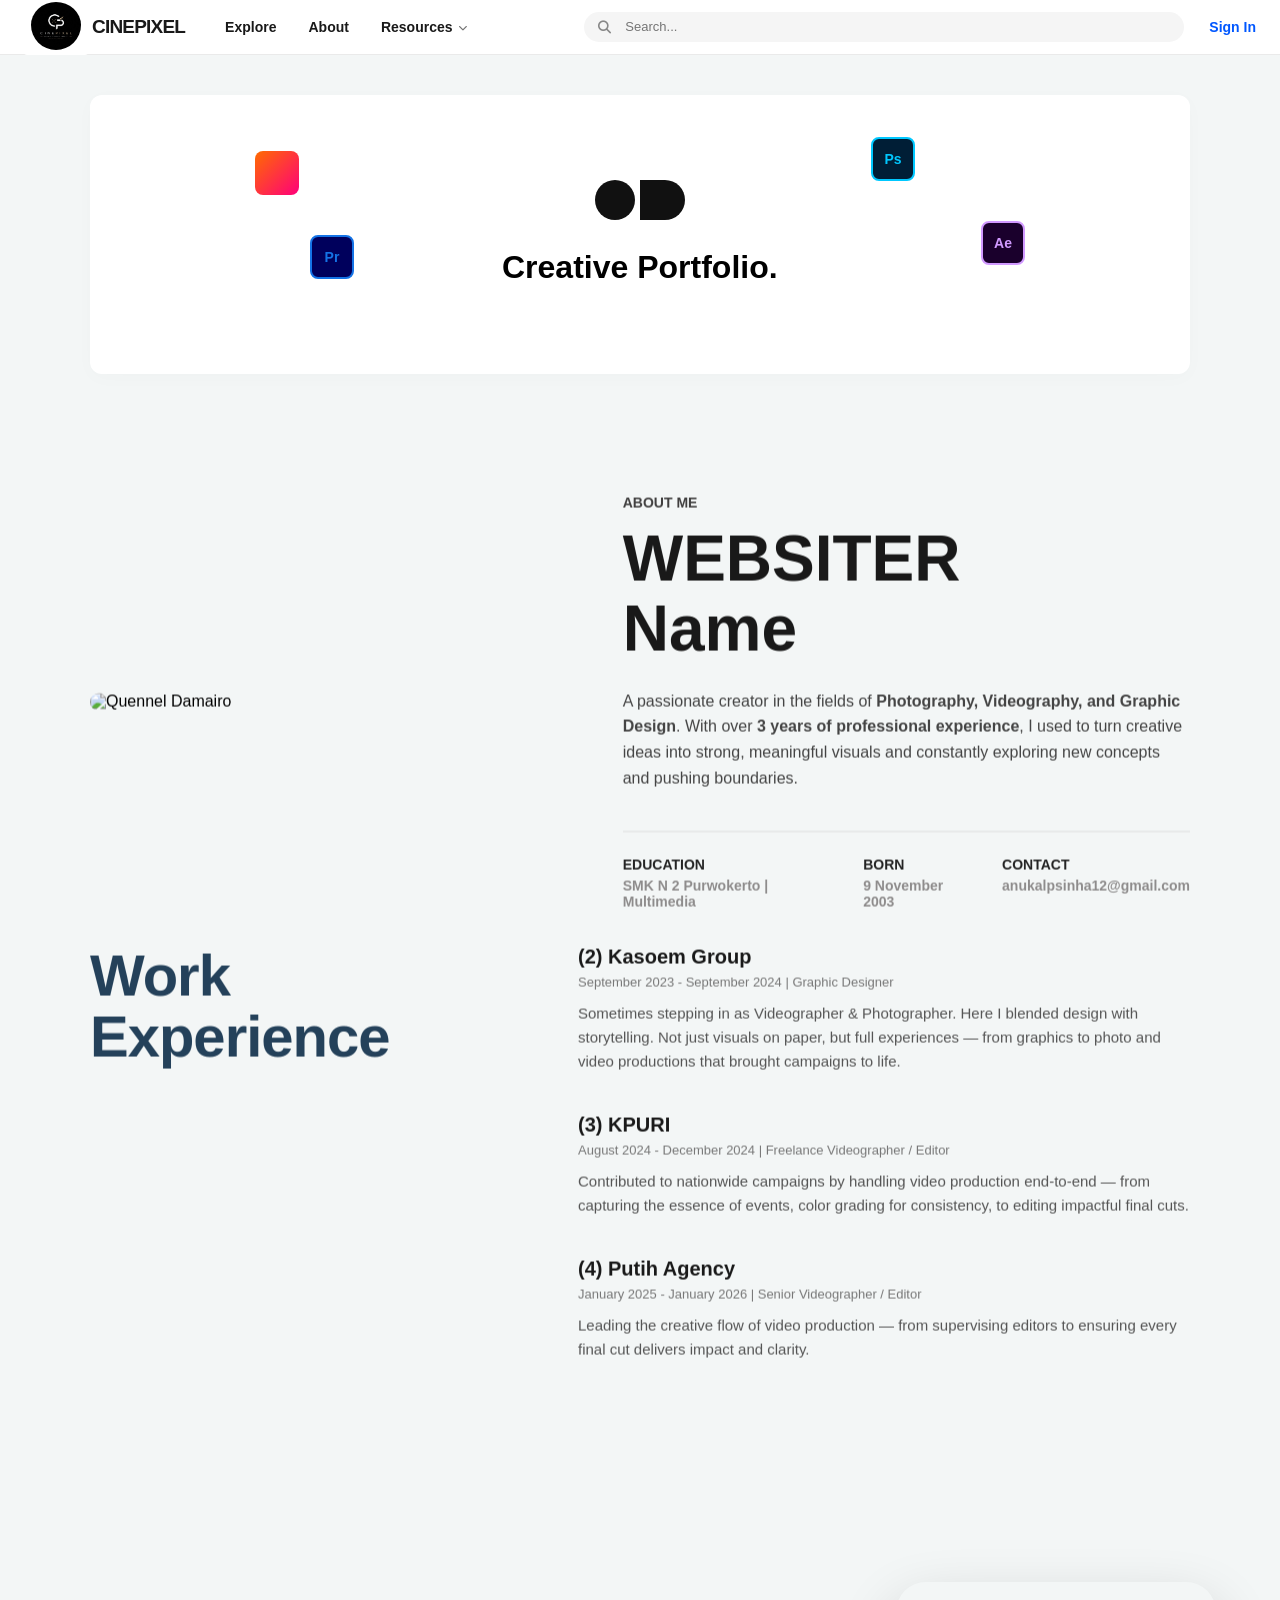
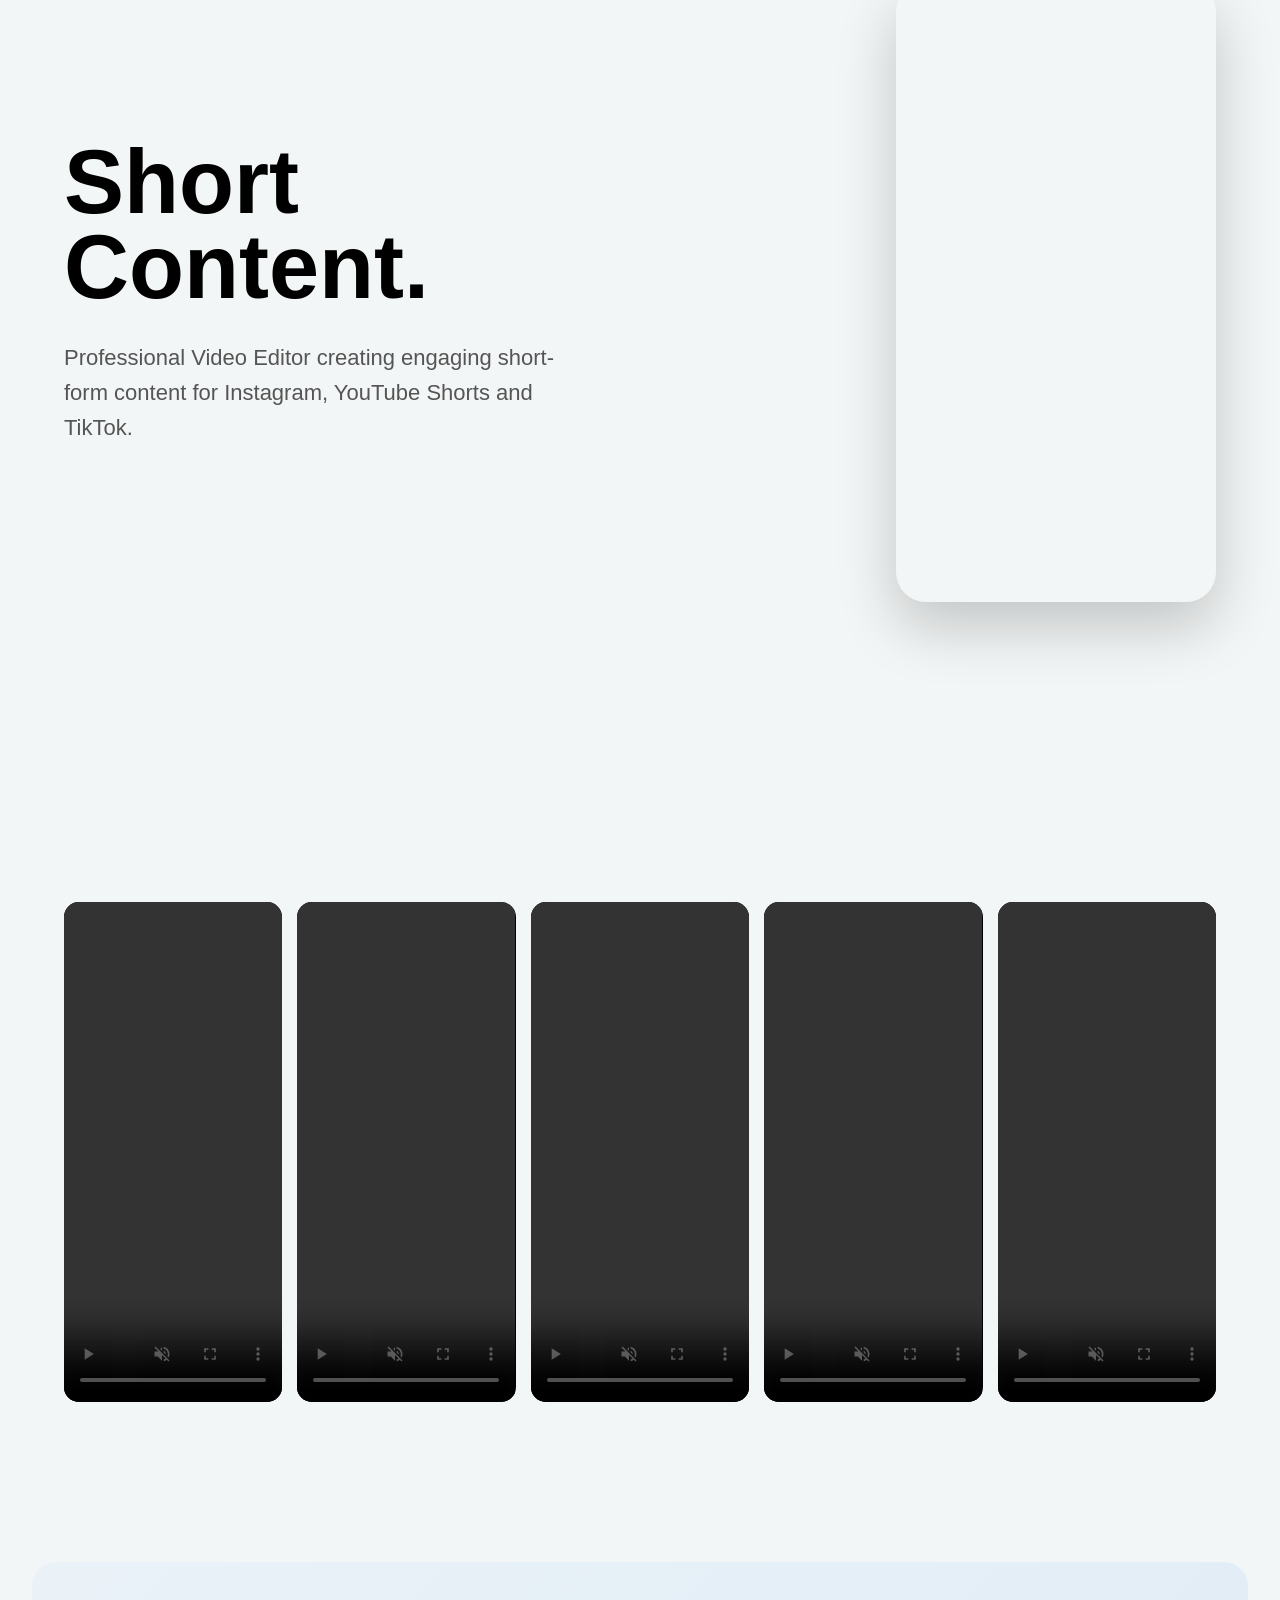
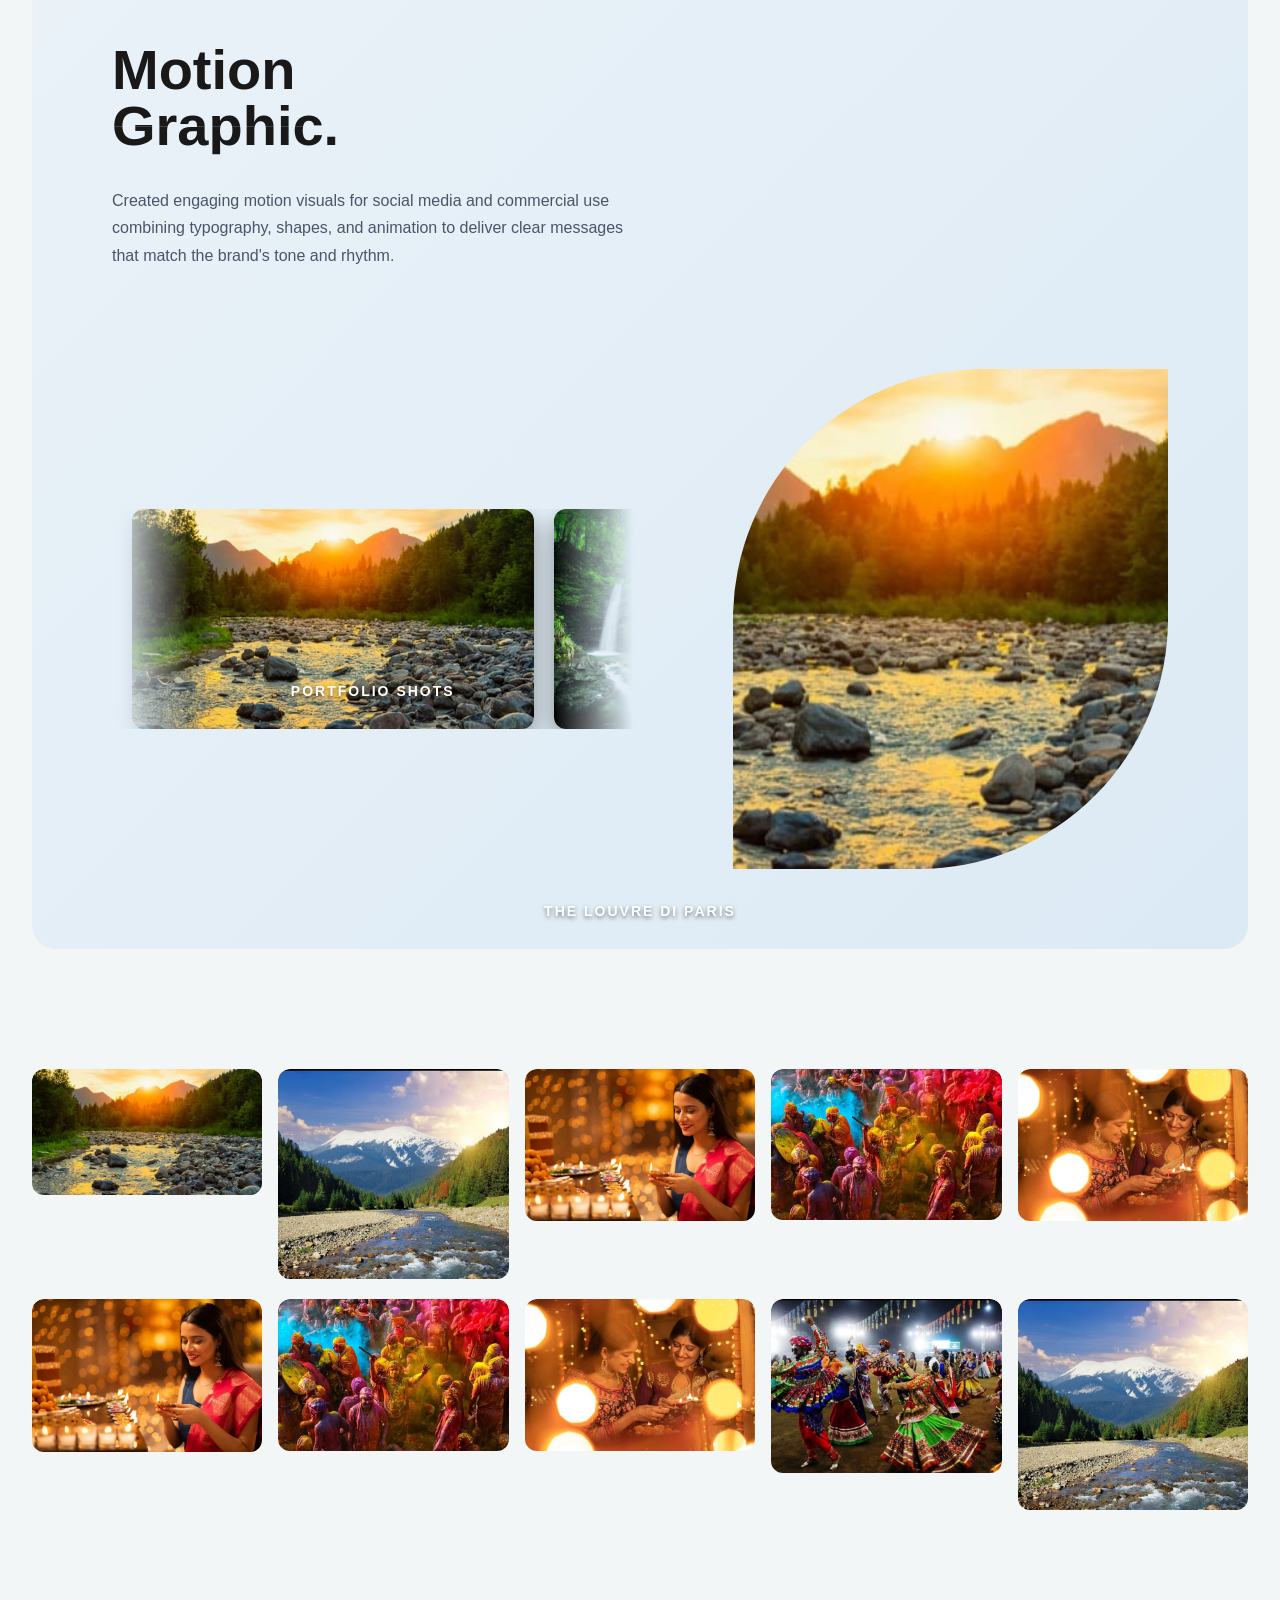
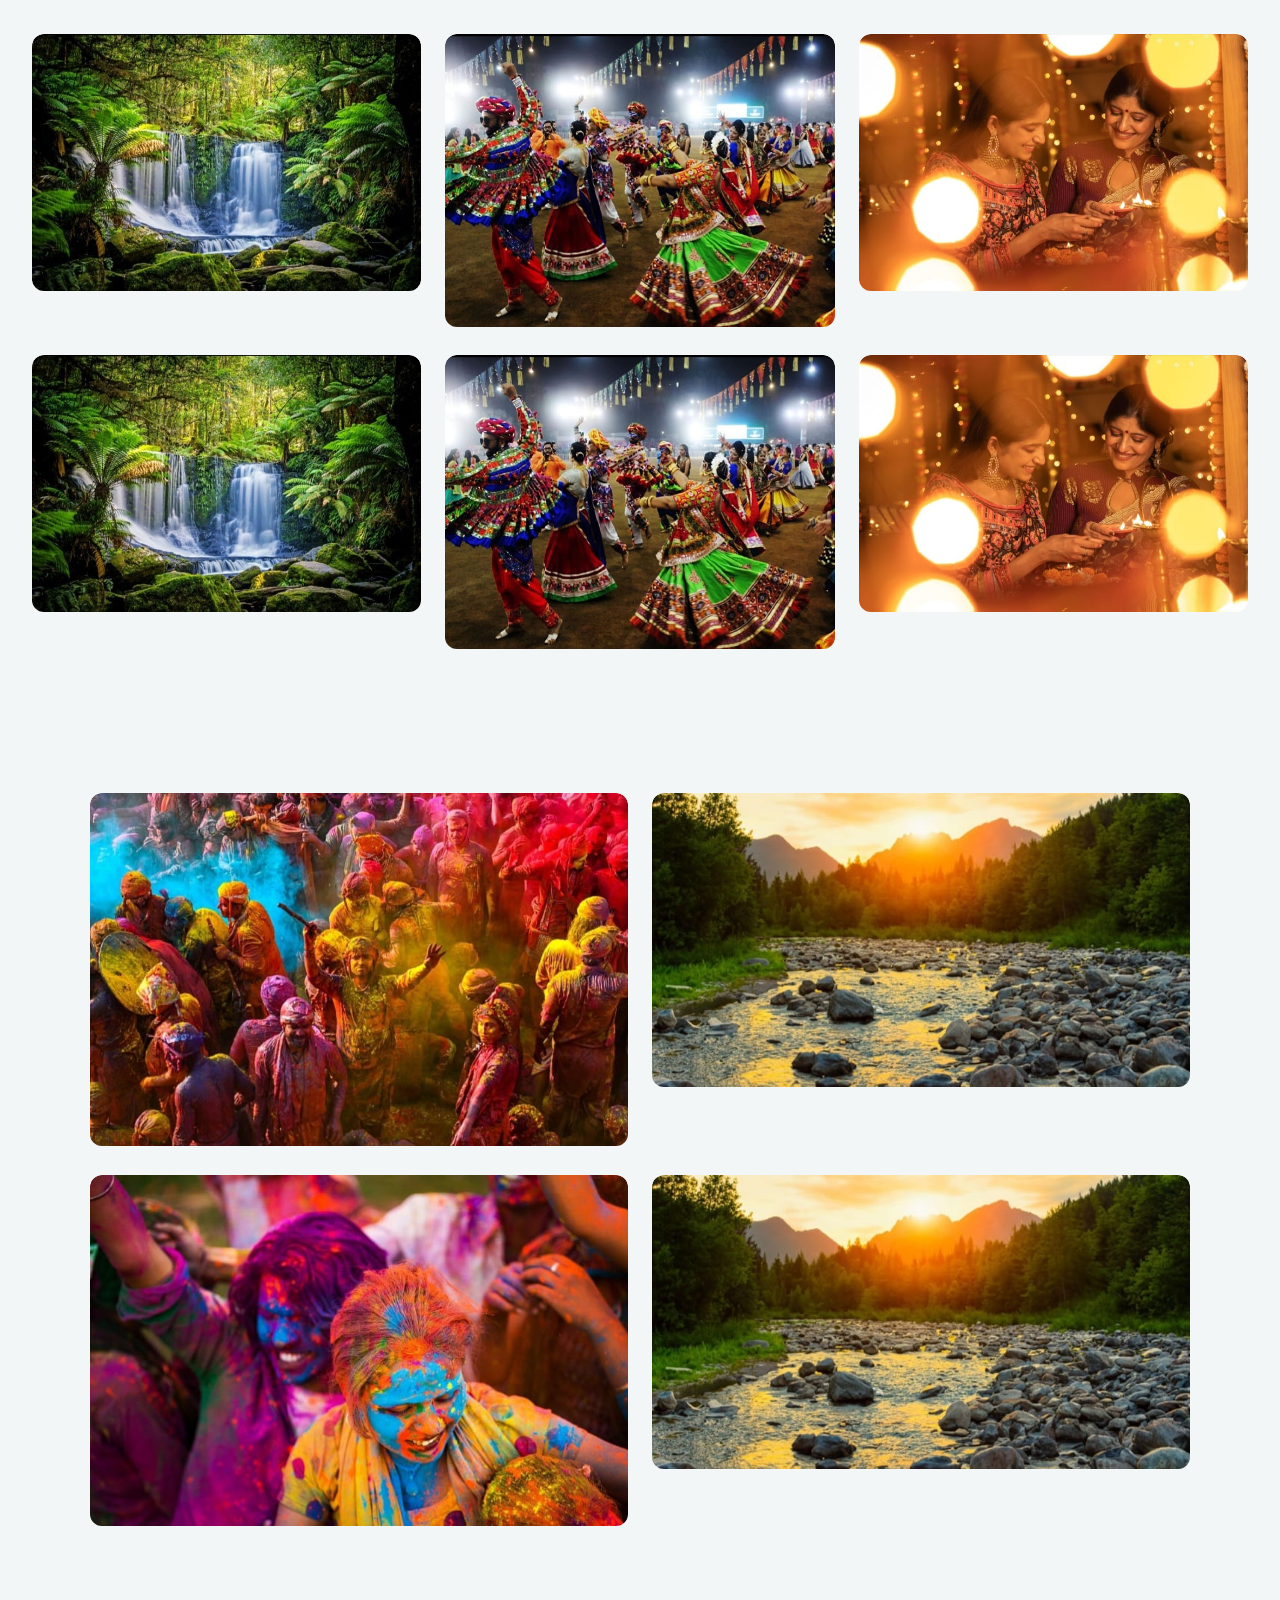
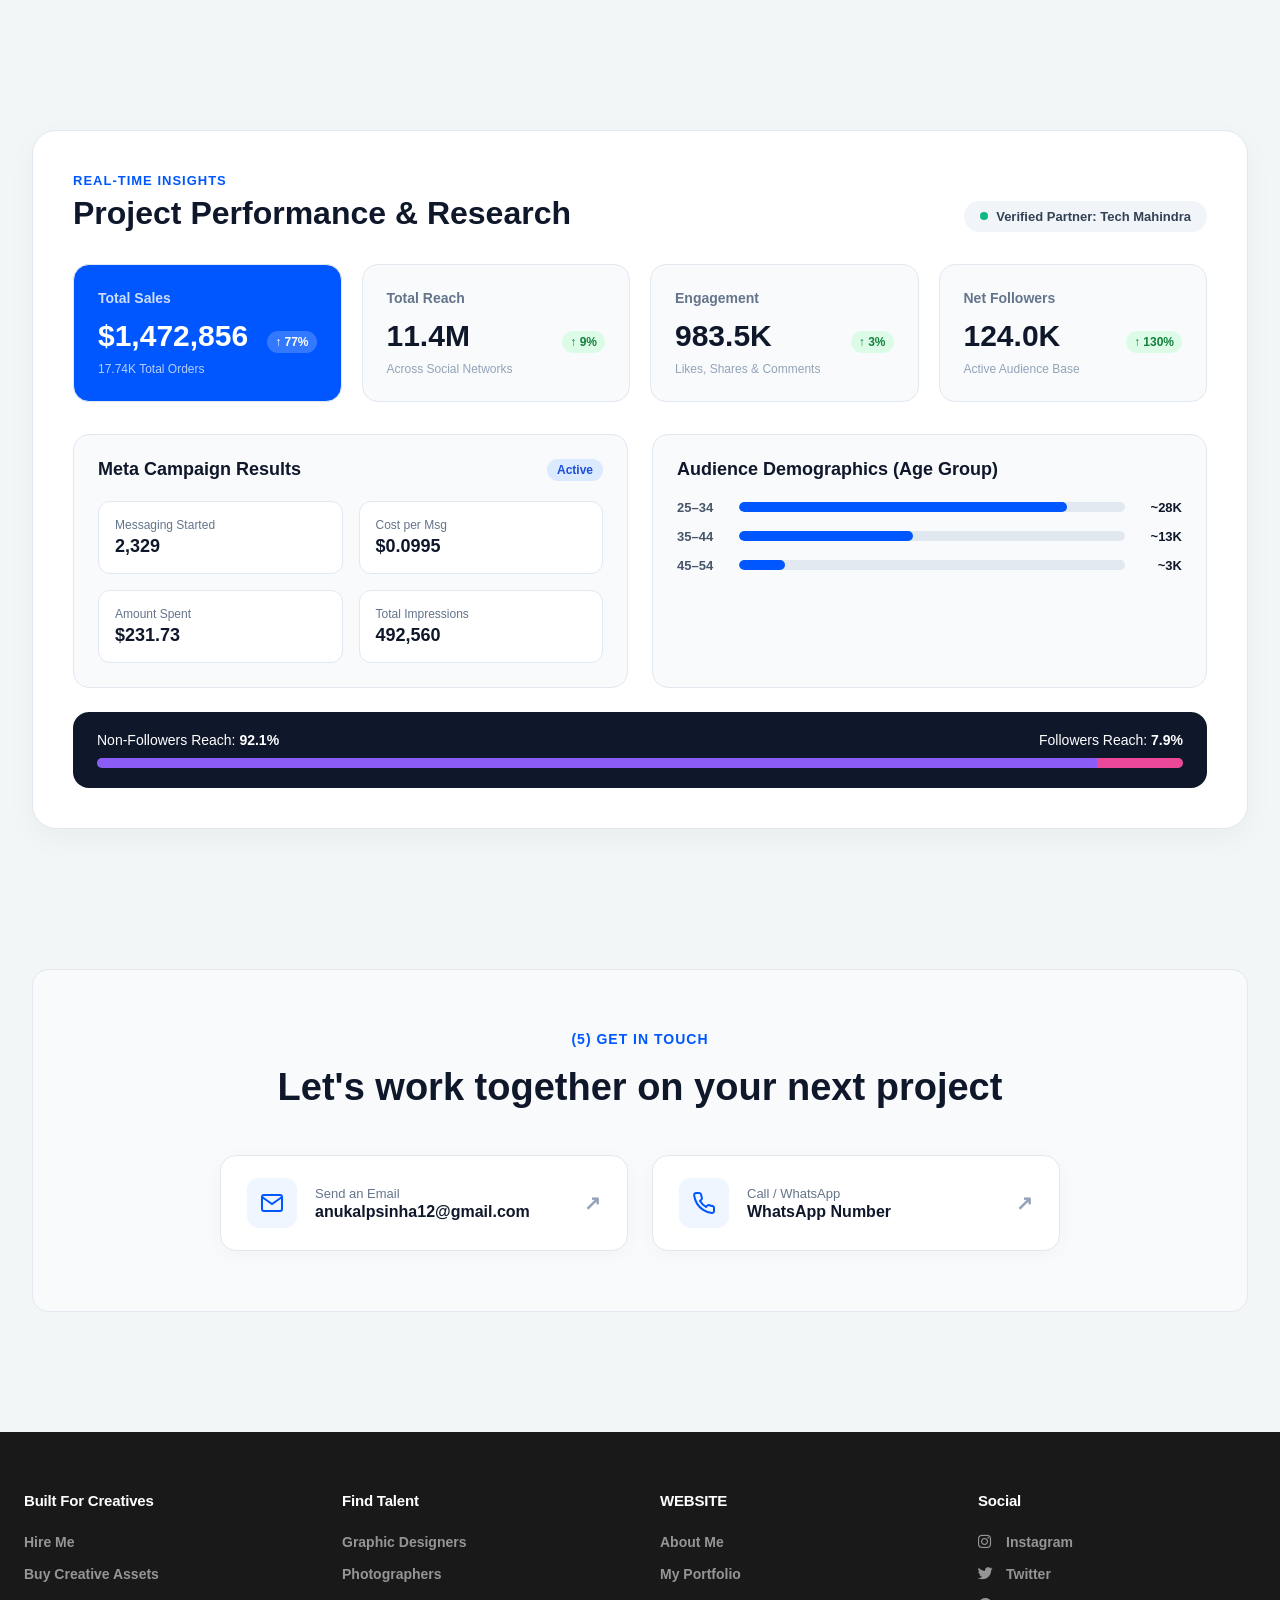
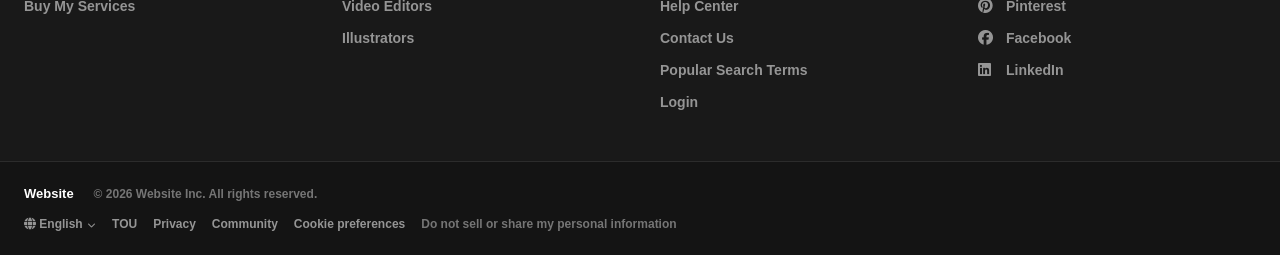
==== index.html @ 9d166a89 "changes" ====
<!DOCTYPE html>
<html lang="en">
<head>
    <meta charset="UTF-8">
    <meta name="viewport" content="width=device-width, initial-scale=1.0">
    <link rel="stylesheet" href="https://cdnjs.cloudflare.com/ajax/libs/font-awesome/6.4.0/css/all.min.css">
    <link href="https://fonts.googleapis.com/css2?family=Inter:wght@400;500;600;700;900&display=swap" rel="stylesheet">
    <link rel="stylesheet" href="main.css">
    <!-- <link rel="stylesheet" href="test.css"> -->

    <title>Cinepixel</title>
</head>
<body>
     <!-- Behance Style Navigation Engine -->
<header class="bh-header">
  <div class="bh-nav-container">
    
    <!-- Left Section: Logo & Primary Links -->
<div class="bh-nav-left">
  <a href="index.html" class="bh-logo">
    <span class="bh-logo-box" style="background-color:white;">
      <img src="assest/logo.jpeg" style="width: 50px; height: 50px; border-radius: 50%; padding-top: 2px;" alt="Logo" class="bh-logo-img">
    </span>
    <span class="bh-logo-text">CINEPIXEL</span>
  </a>
  
  <nav class="bh-desktop-menu">
    <ul class="bh-nav-links">
      <li><a href="#id-explore" class="bh-link" id="link-home">Explore</a></li>
      <li><a href="#about-grid" class="bh-link" id="link-home">About</a></li>
      
      <li class="bh-dropdown-wrapper">
        <a href="#" class="bh-link dropdown-trigger">
          Resources <i class="fa-solid fa-chevron-down drop-icon"></i>
        </a>
        
        <div class="selectOptions">
          <a href="#">Overview</a>
          <a href="#">Another action</a>
          <a href="#">Something else here</a>
        </div>
      </li>
      
    </ul>
  </nav>
</div>

    <!-- Center-Right Section: Search input (Exact 205px width matching screen) -->
    <div class="bh-search-box">
      <i class="fa-solid fa-magnifying-glass search-icon"></i>
      <input type="text" placeholder="Search..." class="bh-search-input" />
    </div>

    <!-- Right Section: Action Utilities -->
    <div class="bh-nav-right">
     
      <a href="contact.html" class="bh-link-login" id="link-contact">Sign In</a>
      
    </div>

    <!-- Mobile Screen Toggle Trigger -->
    <button class="bh-mobile-toggle" id="bhMobileToggle" aria-label="Menu">
      <span></span>
      <span></span>
      <span></span>
    </button>
</div>
</header>



      

<main class="bh-main-content">
  
  <!-- 1. Intro Header Section -->
  <!-- <section class="bh-intro-header">
    <div class="bh-profile-meta">
      <img src="path-to-avatar.jpg" class="bh-avatar" alt="Quennel Damairo Alkasyah">
      <div class="bh-meta-text">
        <h2 class="bh-project-title">Portfolio 2026 | Video Editor</h2>
        <p class="bh-author">WEBISETER</p>
      </div>
    </div>
  </section> -->

  <!-- 2. Software Badges Canvas -->
  <section class="bh-software-canvas">
    <div class="bh-branding-logo">
      <!-- Your Custom Creative Portfolio Logo Shape -->
      <svg class="bh-logo-svg" viewBox="0 0 100 50">
        <circle cx="25" cy="25" r="20" fill="#111" />
        <path d="M50 5 h 25 a 20 20 0 0 1 0 40 h -25 z" fill="#111" />
      </svg>
      <div class="logo-text">
        <h3>Creative Portfolio.</h3>
        <!-- <p>A showcase of Websiter's selected works</p> -->
      </div>
    </div> 
     
    <!-- Float Software Badges around logo -->
    <div class="software-badge-container">
      <span class="badge badge-dv"></span>
      <span class="badge badge-pr">Pr</span>
      <span class="badge badge-ps">Ps</span>
      <span class="badge badge-ae">Ae</span>
    </div>
  </section>

  <!-- 3. About Me Section -->
  <section class="bh-about-section" id="about-grid">
    
    <div class="about-grid" >
      <div class="about-image-col">
        <img src="image" class="quennel-photo" alt="Quennel Damairo">
      </div>
      <div class="about-text-col">
        <span class="section-badge">About me</span>
        <h1 class="main-heading">WEBSITER<br>Name</h1>
        <p class="bio-paragraph">
          A passionate creator in the fields of <strong>Photography, Videography, and Graphic Design</strong>. With over <strong>3 years of professional experience</strong>, I used to turn creative ideas into strong, meaningful visuals and constantly exploring new concepts and pushing boundaries.
        </p>
        <div class="meta-info-row">
          <div>
            <strong class="strongColor">Education</strong>
            <p>SMK N 2 Purwokerto | Multimedia</p>
          </div>
          <div>
            <strong>Born</strong>
            <p>9 November 2003</p>
          </div>
          <div>
            <strong>Contact</strong>
            <p>anukalpsinha12@gmail.com</p>
          </div>
        </div>
      </div>
    </div>
     <br><br>
  <!-- ROW 1: SKEWED WORK EXPERIENCE GRID -->
  <div class="bh-experience-container reveal">
    <div class="bh-exp-left-title">
      <h1 class="exp-huge-heading">Work<br>Experience</h1>
    </div>
    <div class="bh-exp-right-list">
      <div class="bh-exp-card">
        <h3>(2) Kasoem Group</h3>
        <span class="exp-timeline">September 2023 - September 2024 | Graphic Designer</span>
        <p>Sometimes stepping in as Videographer & Photographer. Here I blended design with storytelling. Not just visuals on paper, but full experiences — from graphics to photo and video productions that brought campaigns to life.</p>
      </div>

      <div class="bh-exp-card">
        <h3>(3) KPURI</h3>
        <span class="exp-timeline">August 2024 - December 2024 | Freelance Videographer / Editor</span>
        <p>Contributed to nationwide campaigns by handling video production end-to-end — from capturing the essence of events, color grading for consistency, to editing impactful final cuts.</p>
      </div>

      <div class="bh-exp-card">
        <h3>(4) Putih Agency</h3>
        <span class="exp-timeline">January 2025 - January 2026 | Senior Videographer / Editor</span>
        <p>Leading the creative flow of video production — from supervising editors to ensuring every final cut delivers impact and clarity.</p>
      </div>
    </div>
  </div>
  </section>
 <section class="hero" id="id-explore">

    <div class="left" >

        <h1>
            Short<br>
            Content.
        </h1>

        <p>
            Professional Video Editor creating engaging
            short-form content for Instagram,
            YouTube Shorts and TikTok.
        </p>

    </div>

    <div class="right">

        <div class="slider">

            <div class="slides">

                <video autoplay muted loop playsinline>
                    <source src="assest/vi1.mp4">
                </video>

                <video autoplay muted loop playsinline>
                    <source src="assest/vi4.mp4" type="video/mp4">
                </video>

                <video autoplay muted loop playsinline>
                    <source src="assest/vi7.mp4" type="video/mp4">
                </video>

                <video autoplay muted loop playsinline>
                    <source src="assest/vi8.mp4" type="video/mp4">
                </video>

            </div>

        </div>

    </div>

</section>

<!-- PASTE THE NEW SECTION HERE -->

<section class="video-gallery">

    <div class="video-card">
        <video autoplay muted loop playsinline controls>
            <source src="assest/vi1.mp4">
        </video>
    </div>

    <div class="video-card">
        <video autoplay muted loop playsinline controls>
            <source src="assest/vi7.mp4">
        </video>
    </div>

    <div class="video-card">
        <video autoplay muted loop playsinline controls>
            <source src="assest/vi3.mp4" type="video/mp4">
        </video>
    </div>

    <div class="video-card">
        <video autoplay muted loop playsinline controls>
            <source src="assest/vi5.mp4" type="video/mp4">
        </video>
    </div>

    <div class="video-card">
        <video autoplay muted loop playsinline controls>
            <source src="assest/vi6.mp4" type="video/mp4">
        </video>
    </div>

</section>
  <!-- 4. Work Experience & Project Showcases -->
  <!-- 4. Work Experience & Project Showcases Section -->
<section class="bh-work-showcase">
 
 

   <!-- ROW 2: SIDE-BY-SIDE MOTION GRAPHICS BANNER -->
  <div class="bh-motion-split-screen reveal">
    <div class="bh-motion-text-side">
      <!-- Sliced Graphic Animation integrated directly inside layout context -->
      <div class="mg-glitch-container">
        <span class="mg-static-text">Motion</span>
        <div class="mg-sliced-wrapper">
          <span class="mg-layer layer-top">Graphic.</span>
          <span class="mg-layer layer-bottom">Graphic.</span>
        </div>
      </div>
      <p class="slide-subtitle">Created engaging motion visuals for social media and commercial use combining typography, shapes, and animation to deliver clear messages that match the brand's tone and rhythm.</p>
    </div>
 <br>
        
  <!-- 3D Perspective Wrapper -->
  <div class="bh-scroll-track-wrapper">
    <!-- Scrolling Track Container -->
    <div class="bh-scroll-track">
      <!-- Original Set of Images -->
      <img src="assest/img1.jpeg" alt="Work 1">
      <img src="assest/img2.jpeg" alt="Work 2">
      <img src="assest/img3.jpeg" alt="Work 3">
      <img src="assest/img4.jpeg" alt="Work 4">
      
      <!-- Duplicated Set for Seamless Infinite Loop -->
      <img src="assest/img5.jpeg" alt="Work 1">
      <img src="assest/img1.jpeg" alt="Work 2">
      <img src="assest/img2.jpeg" alt="Work 3">
      <img src="assest/img4.jpeg" alt="Work 4">
    
  </div>
  <div class="card-overlay-title">PORTFOLIO SHOTS</div>
</div>
     <div class="image-wrapper">
  <img src="assest/img1.jpeg" alt="The Louvre Di Paris">
</div>
        <div class="card-overlay-title">THE LOUVRE DI PARIS</div>
      </div>
    </div>
  </div>

  <!-- ROW 3: 5-COLUMN CONTINUOUS VERTICAL GRID -->
  <div class="bh-five-column-showcase reveal">
    <div class="grid-card"><img src="assest/img1.jpeg" alt="Pake kartu biasa"></div>
    <div class="grid-card"><img src="assest/img10.jpeg" alt="Foto"></div>
    <div class="grid-card"><img src="assest/img7.jpeg" alt="When Traveling"></div>
    <div class="grid-card"><img src="assest/img6.jpeg" alt="SIM Card"></div>
    <div class="grid-card"><img src="assest/img5.jpeg" alt="Extra Card"></div>
     <div class="grid-card"><img src="assest/img7.jpeg" alt="When Traveling"></div>
    <div class="grid-card"><img src="assest/img6.jpeg" alt="SIM Card"></div>
    <div class="grid-card"><img src="assest/img5.jpeg" alt="Extra Card"></div>
    <div class="grid-card"><img src="assest/img8.jpeg" alt="SIM Card"></div>
    <div class="grid-card"><img src="assest/img10.jpeg" alt="Extra Card"></div>
  </div>

  <!-- ROW 4: 3-COLUMN PACKAGING SHOWCASE -->
  <div class="bh-triple-column-showcase reveal">
    <div class="grid-card"><img src="assest/img3.jpeg" alt="Sacha Inchi Oil 1"></div>
    <div class="grid-card"><img src="assest/img8.jpeg" alt="Sacha Inchi Center Visual"></div>
    <div class="grid-card"><img src="assest/img5.jpeg" alt="Sacha Inchi Oil 3"></div>
    <div class="grid-card"><img src="assest/img3.jpeg" alt="Sacha Inchi Oil 1"></div>
    <div class="grid-card"><img src="assest/img8.jpeg" alt="Sacha Inchi Center Visual"></div>
    <div class="grid-card"><img src="assest/img5.jpeg" alt="Sacha Inchi Oil 3"></div>
  </div>

</section>

    <!-- Row 3: Grid Projects Showcase -->
    <div class="projects-vertical-grid">
      <div class="grid-card"><img src="assest/img6.jpeg" alt="Pake kartu biasa"></div>
      <div class="grid-card"><img src="assest/img1.jpeg" alt="Foto"></div>
      <div class="grid-card"><img src="assest/img4.jpeg" alt="When Traveling"></div>
      <div class="grid-card"><img src="assest/img1.jpeg" alt="SIM Card"></div>
    </div>
  </section>
<!-- ==========================================================
     PERFORMANCE & ANALYTICS DASHBOARD SECTION
     ========================================================== -->
<section class="bh-dashboard-section">
  <div class="bh-dashboard-container">
    
    <!-- Header with Verification Tag -->
    <div class="dash-header">
      <div>
        <span class="dash-badge">Real-Time Insights</span>
        <h2 class="dash-title">Project Performance & Research</h2>
      </div>
      <div class="verified-tag">
        <span class="dot"></span> Verified Partner: Tech Mahindra
      </div>
    </div>

    <!-- Top Key Metrics Cards Grid -->
    <div class="dash-metrics-grid">
      <!-- Total Sales Metric -->
      <div class="metric-card highlight">
        <span class="metric-title">Total Sales</span>
        <div class="metric-value-box">
          <span class="metric-num">$1,472,856</span>
          <span class="badge-growth positive">↑ 77%</span>
        </div>
        <span class="metric-sub">17.74K Total Orders</span>
      </div>

      <!-- Total Reach Metric -->
      <div class="metric-card">
        <span class="metric-title">Total Reach</span>
        <div class="metric-value-box">
          <span class="metric-num">11.4M</span>
          <span class="badge-growth positive">↑ 9%</span>
        </div>
        <span class="metric-sub">Across Social Networks</span>
      </div>

      <!-- Total Engagement Metric -->
      <div class="metric-card">
        <span class="metric-title">Engagement</span>
        <div class="metric-value-box">
          <span class="metric-num">983.5K</span>
          <span class="badge-growth positive">↑ 3%</span>
        </div>
        <span class="metric-sub">Likes, Shares & Comments</span>
      </div>

      <!-- Followers Growth Metric -->
      <div class="metric-card">
        <span class="metric-title">Net Followers</span>
        <div class="metric-value-box">
          <span class="metric-num">124.0K</span>
          <span class="badge-growth positive">↑ 130%</span>
        </div>
        <span class="metric-sub">Active Audience Base</span>
      </div>
    </div>

    <!-- Middle Split Row: Campaign & Audience Demographics -->
    <div class="dash-charts-row">
      
      <!-- Meta Ad Campaign Performance Widget -->
      <div class="chart-box">
        <div class="chart-header">
          <h3>Meta Campaign Results</h3>
          <span class="chart-tag">Active</span>
        </div>
        <div class="campaign-stats-grid">
          <div class="c-stat">
            <span class="c-label">Messaging Started</span>
            <span class="c-value">2,329</span>
          </div>
          <div class="c-stat">
            <span class="c-label">Cost per Msg</span>
            <span class="c-value">$0.0995</span>
          </div>
          <div class="c-stat">
            <span class="c-label">Amount Spent</span>
            <span class="c-value">$231.73</span>
          </div>
          <div class="c-stat">
            <span class="c-label">Total Impressions</span>
            <span class="c-value">492,560</span>
          </div>
        </div>
      </div>

      <!-- Audience Demographic Breakdown Widget -->
      <div class="chart-box">
        <div class="chart-header">
          <h3>Audience Demographics (Age Group)</h3>
        </div>
        <div class="demographic-bars">
          <!-- 25-34 Age Bar -->
          <div class="demo-item">
            <span class="age-group">25–34</span>
            <div class="bar-track"><div class="bar-fill" style="width: 85%;"></div></div>
            <span class="demo-count">~28K</span>
          </div>
          <!-- 35-44 Age Bar -->
          <div class="demo-item">
            <span class="age-group">35–44</span>
            <div class="bar-track"><div class="bar-fill" style="width: 45%;"></div></div>
            <span class="demo-count">~13K</span>
          </div>
          <!-- 45-54 Age Bar -->
          <div class="demo-item">
            <span class="age-group">45–54</span>
            <div class="bar-track"><div class="bar-fill" style="width: 12%;"></div></div>
            <span class="demo-count">~3K</span>
          </div>
        </div>
      </div>

    </div>

    <!-- Bottom Row: Views Ratio Bar -->
    <div class="dash-footer-widget">
      <div class="views-breakdown">
        <div class="v-info">
          <span>Non-Followers Reach: <strong>92.1%</strong></span>
          <span>Followers Reach: <strong>7.9%</strong></span>
        </div>
        <div class="progress-bar-stacked">
          <div class="progress-non-followers" style="width: 92.1%;"></div>
          <div class="progress-followers" style="width: 7.9%;"></div>
        </div>
      </div>
    </div>

  </div>
</section>
    
<!-- ==========================================================
       CONTACT ME SECTION (Place directly above <footer>)
       ========================================================== -->
  <section class="bh-contact-section reveal">
    <div class="bh-contact-container">
      <span class="contact-badge">(5) Get In Touch</span>
      <h2 class="contact-heading">Let's work together on your next project</h2>

      <div class="contact-cards-grid">
        <!-- 1. Email Card (Opens email composer on click) -->
        <a href="anukalpsinha12@gmail.com?subject=Project%20Inquiry%20-%20Portfolio" class="contact-card email-card">
          <div class="card-icon">
            <!-- Inline Mail SVG Icon -->
            <svg width="24" height="24" viewBox="0 0 24 24" fill="none" stroke="currentColor" stroke-width="2"><path d="M4 4h16c1.1 0 2 .9 2 2v12c0 1.1-.9 2-2 2H4c-1.1 0-2-.9-2-2V6c0-1.1.9-2 2-2z"></path><polyline points="22,6 12,13 2,6"></polyline></svg>
          </div>
          <div class="card-info">
            <span class="card-label">Send an Email</span>
            <span class="card-value">anukalpsinha12@gmail.com</span>
          </div>
          <div class="card-arrow">↗</div>
        </a>

        <!-- 2. Phone / Mobile Card (Triggers phone dialer on click) -->
        <a href="tel:+6281234567890" class="contact-card phone-card">
          <div class="card-icon">
            <!-- Inline Phone SVG Icon -->
            <svg width="24" height="24" viewBox="0 0 24 24" fill="none" stroke="currentColor" stroke-width="2"><path d="M22 16.92v3a2 2 0 0 1-2.18 2 19.79 19.79 0 0 1-8.63-3.07 19.5 19.5 0 0 1-6-6 19.79 19.79 0 0 1-3.07-8.67A2 2 0 0 1 4.11 2h3a2 2 0 0 1 2 1.72 12.84 12.84 0 0 0 .7 2.81 2 2 0 0 1-.45 2.11L8.09 9.91a16 16 0 0 0 6 6l1.27-1.27a2 2 0 0 1 2.11-.45 12.84 12.84 0 0 0 2.81.7A2 2 0 0 1 22 16.92z"></path></svg>
          </div>
          <div class="card-info">
            <span class="card-label">Call / WhatsApp</span>
            <span class="card-value">WhatsApp Number</span>
          </div>
          <div class="card-arrow">↗</div>
        </a>
      </div>
    </div>
  </section>


  <!-- 5. FIXED BOTTOM HIRING TOAST -->
  <div class="bh-hiring-toast">
    <div class="toast-avatar-info">
      <img src="path-to-avatar.jpg" class="toast-mini-avatar" alt="Quennel">
      <span class="toast-text">I'm available for hire</span>
    </div>
    <div class="toast-actions">
      <button class="btn-hire">Hire Me</button>
      <!-- <button class="btn-save"><i class="fa-regular fa-bookmark"></i> Save Candidate</button> -->
    </div>
    <button class="toast-close-btn">&times;</button>
  </div>

</main>


<!-- Behance Mega Dark Footer Engine -->
<footer class="bh-mega-footer">
  <div class="bh-footer-top-wrap">
    <div class="bh-footer-grid">
      
      <!-- Column 1: Built For Creatives -->
      <div class="bh-footer-col">
        <h4 class="bh-col-title">Built For Creatives</h4>
        <ul class="bh-col-links">
          <li><a href="#">Hire Me</a></li>
          <li><a href="#">Buy Creative Assets</a></li>
          <li><a href="#">Buy My Services</a></li>
        </ul>
      </div>

      <!-- Column 2: Find Talent -->
      <div class="bh-footer-col">
        <h4 class="bh-col-title">Find Talent</h4>
        <ul class="bh-col-links">
          <li><a href="work.html">Graphic Designers</a></li>
          <li><a href="work.html">Photographers</a></li>
          <li><a href="work.html">Video Editors</a></li>
          <li><a href="work.html">Illustrators</a></li>
        </ul>
      </div>

      <!-- Column 3: Behance Company Info -->
      <div class="bh-footer-col">
        <h4 class="bh-col-title">WEBSITE</h4>
        <ul class="bh-col-links">
          <li><a href="#">About Me</a></li>
          <li><a href="#">My Portfolio</a></li>
          <li><a href="#">Help Center</a></li>
          <li><a href="contact.html">Contact Us</a></li>
          <li><a href="#">Popular Search Terms</a></li>
          <li><a href="#">Login</a></li>
        </ul>
      </div>

      <!-- Column 4: Social Handles with Icons -->
      <div class="bh-footer-col">
        <h4 class="bh-col-title">Social</h4>
        <ul class="bh-col-links social-links">
          <li><a href="#"><i class="fa-brands fa-instagram"></i> Instagram</a></li>
          <li><a href="#"><i class="fa-brands fa-twitter"></i> Twitter</a></li>
          <li><a href="#"><i class="fa-brands fa-pinterest"></i> Pinterest</a></li>
          <li><a href="#"><i class="fa-brands fa-facebook"></i> Facebook</a></li>
          <li><a href="#"><i class="fa-brands fa-linkedin"></i> LinkedIn</a></li>
        </ul>
      </div>

    </div>
  </div>

  <!-- Bottom Bar: Legals & Language Selector -->
  <div class="bh-footer-bottom-wrap">
    <div class="bh-bottom-inner">
      <div class="bh-bottom-left">
        <span class="bh-adobe-logo"><i class="fa-custom-adobe"></i>Website</span>
        <span class="bh-copyright">© 2026 Website Inc. All rights reserved.</span>
      </div>
      
      <div class="bh-bottom-right">
        <a href="#" class="bh-bottom-link"><i class="fa-solid fa-globe"></i> English <i class="fa-solid fa-chevron-down f-arrow"></i></a>
        <a href="#" class="bh-bottom-link">TOU</a>
        <a href="#" class="bh-bottom-link">Privacy</a>
        <a href="#" class="bh-bottom-link">Community</a>
        <a href="#" class="bh-bottom-link">Cookie preferences</a>
        <a href="#" class="bh-bottom-link privacy-opt">Do not sell or share my personal information</a>
      </div>
    </div>
  </div>
</footer>
<script src="animation.js"></script>
<!-- <script src="test.js"></script> -->
</body>
</html>
---- main.css ----
*{
    margin: 0;
    font-family:Arial;
    border: border-box;

}


.navbar {
    height:55px;
    padding: 0px 24px ;

}
.nav-logo{
    height:33.6px;
    width: 82px;
    padding: 6px 0px 8px;

}
.logo{
    background-image: none;

}
/* Font Setup & Global Variables */
@import url('https://cdnjs.cloudflare.com/ajax/libs/font-awesome/6.4.0/css/all.min.css');

:root {
  --bh-white: #FFFFFF;
  --bh-black: #191919;
  --bh-muted: #707070;
  --bh-blue: #0057FF;
  --bh-gray-bg: #F5F5F5;
  --bh-border: #EAEAEA;
}

/* Base Top Bar Constraints */
.bh-header {
  position: sticky;
  top: 0;
  left: 0;
  width: 100%;
  height: 55px; /* Exact size matching the inspection label 434.44 x 55 */
  background-color: var(--bh-white);
  border-bottom: 1px solid var(--bh-border);
  z-index: 9999;
  box-sizing: border-box;
}

.bh-nav-container {
  max-width: 1440px;
  height: 100%;
  margin: 0 auto;
  padding: 0 24px; /* Matches the padding 0px 24px shown on your screenshot */
  display: flex;
  align-items: center;
  justify-content: space-between;
}

/* Left Group Framework */
.bh-nav-left {
  display: flex;
  align-items: center;
  height: 100%;
  gap: 24px;
}
.strongColor{
    opacity: golden;
}
.bh-logo {
  display: flex;
  align-items: center;
  gap: 4px;
  text-decoration: none;
  font-weight: 800;
  font-size: 19px;
  color: var(--bh-black);
  letter-spacing: -0.8px;
}

.bh-logo-box {
  background-color: var(--bh-blue);
  color: var(--bh-white);
  padding: 1px 7px;
  border-radius: 3px;
  font-weight: 900;
  font-size: 16px;
}

/* Nav Menu Stack Layout */
.bh-nav-links {
  display: flex;
  align-items: center;
  list-style: none;
  margin: 0;
  padding: 0;
  height: 55px;
}

.bh-link {
  text-decoration: none;
  color: var(--bh-black);
  font-weight: 700;
  font-size: 14px;
  padding: 0 16px;
  height: 55px;
  display: flex;
  align-items: center;
  transition: color 0.15s ease;
  position: relative;
}

.bh-link:hover, .bh-link.active {
  color: var(--bh-blue);
}

/* Underline indicator on active/hover elements */
.bh-link.active::after, .bh-link:hover::after {
  content: '';
  position: absolute;
  bottom: -1px;
  left: 16px;
  right: 16px;
  height: 2px;
  background-color: var(--bh-black);
}

.drop-icon {
  font-size: 9px;
  margin-left: 5px;
  color: var(--bh-muted);
}

/* Center-Right Search Module Setup */
.bh-search-box {
  position: relative;
  display: flex;
  align-items: center;
  margin-left: auto;
  margin-right: 25px;
  width: 205.46px;
}

.search-icon {
  position: absolute;
  left: 12px;
  color: var(--bh-muted);
  font-size: 13px;
  pointer-events: none;
}

.bh-search-box {
  position: relative;
  width: 100%;
  max-width: 600px; /* Made the max-width a little less than before */
}

.bh-search-input {
  width: 100%; 
  height: 30.4px;  
  background-color: var(--bh-gray-bg);
  border: 1px solid transparent;
  border-radius: 16px;
  
  /* PADDING: Top (0), Right (20px), Bottom (0), Left (40px) */
  /* Left padding is larger to keep the text from overlapping your search icon */
  padding: 0 20px 0 40px; 
  
  font-size: 13px;
  font-weight: 500;
  outline: none;
  color: var(--bh-black);
  box-sizing: border-box;
  transition: all 0.2s ease;
}

/* Keeps your magnifying glass perfectly centered on the left */
.search-icon {
  position: absolute;
  left: 14px;
  top: 50%;
  transform: translateY(-50%);
  color: #888; /* Optional: adjusts icon color */
  pointer-events: none;
}

.bh-search-input:focus {
  background-color: var(--bh-white);
  border-color: var(--bh-blue);
}

/* Action System Links Styling */
.bh-nav-right {
  display: flex;
  align-items: center;
  gap: 18px;
}

.bh-link-login {
  text-decoration: none;
  color: var(--bh-blue);
  font-weight: 700;
  font-size: 14px;
}

.bh-btn-cta {
  text-decoration: none;
  background-color: var(--bh-blue);
  color: var(--bh-white);
  font-weight: 700;
  font-size: 13px;
  padding: 6px 16px;
  border-radius: 18px;
  transition: background-color 0.15s ease;
}

.bh-btn-cta:hover {
  background-color: #0043cc;
}



/* Mobile system initialization button */
.bh-mobile-toggle {
  display: none;
  flex-direction: column;
  gap: 4px;
  background: transparent;
  border: none;
  cursor: pointer;
}

.bh-mobile-toggle span {
  width: 20px;
  height: 2px;
  background-color: var(--bh-black);
}
/* Dark Mega Footer Architecture */
.bh-mega-footer {
  width: 100%;
  background-color: #191919; /* Behance Core Dark Base */
  color: #FFFFFF;
  padding-top: 60px;
  box-sizing: border-box;
  font-family: -apple-system, BlinkMacSystemFont, "Segoe UI", Roboto, sans-serif;
}

.bh-footer-top-wrap {
  max-width: 1300px;
  margin: 0 auto;
  padding: 0 24px 50px 24px;
}

/* 4-Column Flex/Grid Layout */
.bh-footer-grid {
  display: grid;
  grid-template-columns: repeat(4, 1fr);
  gap: 40px;
}

.bh-col-title {
  font-size: 15px;
  font-weight: 800;
  color: #FFFFFF;
  margin-top: 0;
  margin-bottom: 24px;
  letter-spacing: -0.2px;
}

.bh-col-links {
  list-style: none;
  padding: 0;
  margin: 0;
  display: flex;
  flex-direction: column;
  gap: 14px;
}

.bh-col-links a {
  text-decoration: none;
  font-size: 14px;
  font-weight: 700;
  color: #959595; /* Soft gray tone matched to your image */
  transition: color 0.15s ease;
  display: inline-flex;
  align-items: center;
  gap: 10px;
}

.bh-col-links a:hover {
  color: #FFFFFF;
}

/* Social Icon Custom Weights */
.social-links i {
  font-size: 15px;
  color: #959595;
  width: 18px;
}

.bh-col-links a:hover i {
  color: #FFFFFF;
}

/* Bottom Copyright Bar Area */
.bh-footer-bottom-wrap {
  width: 100%;
  border-top: 1px solid #2C2C2C; /* Deep separator border */
  padding: 24px 0;
  background-color: #141414; /* Slightly darker shade for base plate */
}

.bh-bottom-inner {
  max-width: 1300px;
  margin: 0 auto;
  padding: 0 24px;
  display: flex;
  flex-direction: column;
  gap: 16px;
}

.bh-bottom-left, .bh-bottom-right {
  display: flex;
  align-items: center;
  flex-wrap: wrap;
  gap: 20px;
}

.bh-adobe-logo {
  font-weight: 800;
  font-size: 13px;
  color: #FFFFFF;
}

.bh-copyright {
  font-size: 12px;
  color: #757575;
  font-weight: 600;
}

.bh-bottom-right {
  gap: 16px;
}

.bh-bottom-link {
  text-decoration: none;
  font-size: 12px;
  font-weight: 700;
  color: #959595;
}

.bh-bottom-link:hover {
  color: #FFFFFF;
}

.privacy-opt {
  color: #757575;
}

.f-arrow {
  font-size: 8px;
  margin-left: 2px;
}

/* Responsive Structural Collapse */
@media (max-width: 992px) {
  .bh-footer-grid {
    grid-template-columns: repeat(2, 1fr);
    gap: 30px;
  }
}

@media (max-width: 576px) {
  .bh-footer-grid {
    grid-template-columns: 1fr;
  }
  .bh-mega-footer {
    padding-top: 40px;
  }
}


/* Container & Flow Layout Styles */
.bh-main-content {
  background-color: #F3F6F6 !important; /* Soft studio gray canvas background */
  display: flex;
  flex-direction: column;
  gap: 80px; /* Healthy vertical breathing space between project sections */
  padding: 0 0 120px 0 !important; /* Extra bottom padding so footer doesn't clip content */
}

/* 1. Intro Header Styling */
.bh-intro-header {
  width: 100%;
  background: #FFFFFF;
  border-bottom: 1px solid #E2E8F0;
  padding: 20px 40px;
}

.bh-profile-meta {
  max-width: 1300px;
  margin: 0 auto;
  display: flex;
  align-items: center;
  gap: 16px;
}

.bh-avatar {
  width: 40px;
  height: 40px;
  border-radius: 50%;
  object-fit: cover;
}

.bh-project-title {
  font-size: 16px;
  font-weight: 700;
  color: #191919;
  margin: 0 0 4px 0;
}

.bh-author {
  font-size: 13px;
  color: #696969;
  margin: 0;
}

.follow-btn {
  color: #0057FF;
  font-weight: 700;
  cursor: pointer;
}

/* 2. Software Canvas Logo and Badges */
.bh-software-canvas {
  background-color: #FFFFFF;
  max-width: 1100px;
  width: 95%;
  margin: 40px auto;
  border-radius: 12px;
  padding: 80px 40px;
  position: relative;
  display: flex;
  flex-direction: column;
  align-items: center;
  justify-content: center;
  box-shadow: 0 4px 20px rgba(0, 0, 0, 0.02);
}

.bh-branding-logo {
  text-align: center;
}

.bh-logo-svg {
  width: 100px;
  height: auto;
  margin-bottom: 20px;
}

.logo-text h3 {
  font-size: 32px;
  font-weight: 900;
  margin: 0 0 8px 0;
}

.logo-text p {
  color: #888;
  font-size: 14px;
}

/* Badges Floating Positions */
.software-badge-container .badge {
  position: absolute;
  width: 44px;
  height: 44px;
  border-radius: 8px;
  display: flex;
  align-items: center;
  justify-content: center;
  font-weight: 800;
  font-size: 14px;
  color: #FFFFFF;
}

.badge-dv { background: linear-gradient(135deg, #FF6B00, #FF007A); top: 20%; left: 15%; }
.badge-pr { background-color: #00005C; top: 50%; left: 20%; border: 2px solid #1473E6; color: #1473E6 !important;}
.badge-ps { background-color: #001E36; top: 15%; right: 25%; border: 2px solid #00C8FF; color: #00C8FF !important; }
.badge-ae { background-color: #1A002C; top: 45%; right: 15%; border: 2px solid #D199FF; color: #D199FF !important; }

/* 3. About Me Grid */
.bh-about-section {
  max-width: 1100px;
  width: 95%;
  margin: 0 auto;
}

.about-grid {
  display: grid;
  grid-template-columns: 1fr 1.2fr;
  gap: 60px;
  align-items: center;
}

.quennel-photo {
  width: 100%;
  max-width: 400px;
  border-radius: 16px;
  object-fit: cover;
}

.section-badge {
  color: #403f3f;
  font-size: 14px;
  text-transform: uppercase;
  font-weight: 600;
}

.main-heading {
  font-size: 64px;
  line-height: 1.1;
  font-weight: 900;
  color: #191919;
  margin: 12px 0 24px 0;
}

.bio-paragraph {
  font-size: 16px;
  line-height: 1.6;
  color: #444;
  margin-bottom: 40px;
}

.meta-info-row {
  display: flex;
  gap: 30px;
  border-top: 1px solid #DDD;
  padding-top: 24px;
}

.meta-info-row div strong {
  font-size: 14px;
  color: #232323;
  text-transform: uppercase;
}

.meta-info-row div p {
  font-size: 14px;
  font-weight: 600;
  margin: 4px 0 0 0;
  color: #2a2323;
  opacity: 0.5;
}

/* 4. Motion Graphic Section Side-By-Side */
.project-slide-block {
  max-width: 1100px;
  width: 95%;
  margin: 40px auto;
  display: grid;
  grid-template-columns: 1fr 1.2fr;
  gap: 60px;
  align-items: center;
}

.slide-big-title {
  font-size: 52px;
  font-weight: 900;
  line-height: 1.1;
  color: #191919;
}

.slide-subtitle {
  font-size: 15px;
  color: #666;
  line-height: 1.6;
}

.preview-card img {
  width: 100%;
  border-radius: 12px;
  box-shadow: 0 10px 30px rgba(0,0,0,0.05);
}

/* 5. Sticky Bottom Action Toast Control */
.bh-hiring-toast {
  position: fixed;
  bottom: 24px;
  left: 50%;
  transform: translateX(-50%);
  background-color: #2B2B2B;
  border-radius: 100px;
  padding: 10px 14px 10px 20px;
  display: flex;
  align-items: center;
  justify-content: space-between;
  gap: 32px;
  z-index: 1000;
  box-shadow: 0 10px 40px rgba(0,0,0,0.3);
  width: max-content;
  max-width: 90%;
}

.toast-avatar-info {
  display: flex;
  align-items: center;
  gap: 12px;
}

.toast-mini-avatar {
  width: 32px;
  height: 32px;
  border-radius: 50%;
  object-fit: cover;
}

.toast-text {
  color: #FFFFFF;
  font-size: 14px;
  font-weight: 600;
}

.toast-actions {
  display: flex;
  gap: 8px;
}

.btn-hire {
  background-color: #FFFFFF;
  color: #000000;
  border: none;
  border-radius: 100px;
  padding: 10px 22px;
  font-size: 13px;
  font-weight: 700;
  cursor: pointer;
  transition: opacity 0.2s;
}

.btn-hire:hover {
  opacity: 0.9;
}

.btn-save {
  background-color: #404040;
  color: #FFFFFF;
  border: none;
  border-radius: 100px;
  padding: 10px 22px;
  font-size: 13px;
  font-weight: 700;
  cursor: pointer;
  transition: background-color 0.2s;
}

.btn-save:hover {
  background-color: #505050;
}

.toast-close-btn {
  background: none;
  border: none;
  color: #999;
  font-size: 20px;
  cursor: pointer;
  padding: 0 6px 0 0;
}

/* 6. Vertical Work Grid */
.projects-vertical-grid {
  max-width: 1100px;
  width: 95%;
  margin: 60px auto;
  display: grid;
  grid-template-columns: repeat(2, 1fr);
  gap: 24px;
}

.grid-card img {
  width: 100%;
  border-radius: 12px;
  transition: transform 0.2s ease;
}

.grid-card img:hover {
  transform: translateY(-4px);
}

/* Responsive Media Controls */
@media (max-width: 768px) {
  .about-grid, .project-slide-block, .projects-vertical-grid {
    grid-template-columns: 1fr;
    gap: 40px;
  }
  .bh-hiring-toast {
    flex-direction: column;
    border-radius: 20px;
    padding: 20px;
    gap: 16px;
    width: 90%;
  }
  .toast-actions {
    width: 100%;
  }
  .toast-actions button {
    flex: 1;
  }
}

/* ==========================================================
   1. CORE ANIMATION & INTERACTIVE KEYFRAMES
   ========================================================== */

/* Infinite Float Keyframes for Badges (Har badge ka wave style alag hai) */



/* ==========================================================
   2. SCROLL TRIGGER REVEAL CONTROLLERS (For Main Content)
   ========================================================== */

/* Default State: Hidden and shifted down slightly */
.bh-software-canvas,
.bh-about-section,
.experience-block,
.project-slide-block,
.projects-vertical-grid .grid-card {
  opacity: 0;
  transform: translateY(30px);
  transition: opacity 0.8s cubic-bezier(0.215, 0.61, 0.355, 1),
              transform 0.8s cubic-bezier(0.215, 0.61, 0.355, 1);
  will-change: transform, opacity;
}

/* Active State: Triggered when "active-reveal" class is applied */
.active-reveal {
  opacity: 1 !important;
  transform: translateY(0) !important;
}

/* Grid Cards Delay Effect (Cascade appearance) */
.projects-vertical-grid .grid-card:nth-child(1) { transition-delay: 0.1s; }
.projects-vertical-grid .grid-card:nth-child(2) { transition-delay: 0.2s; }
.projects-vertical-grid .grid-card:nth-child(3) { transition-delay: 0.3s; }
.projects-vertical-grid .grid-card:nth-child(4) { transition-delay: 0.4s; }


/* ==========================================================
   3. ELASTIC MOUSE HOVER ACTIONS
   ========================================================== */

/* Badge Elastic Pop on Hover */
.badge {
  transition: transform 0.3s cubic-bezier(0.175, 0.885, 0.32, 1.275), 
              box-shadow 0.3s ease !important;
}
.badge:hover {
  transform: scale(1.2) !important;
  box-shadow: 0 8px 15px rgba(0, 0, 0, 0.15);
  cursor: pointer;
}

/* Project Card & Image Zoom Effect */
.preview-card, .grid-card {
  overflow: hidden;
  border-radius: 12px;
  transition: transform 0.4s cubic-bezier(0.165, 0.84, 0.44, 1),
              box-shadow 0.4s ease;
}

.preview-card img, .grid-card img {
  transition: transform 0.6s cubic-bezier(0.165, 0.84, 0.44, 1);
}

.preview-card:hover, .grid-card:hover {
  transform: translateY(-6px);
  box-shadow: 0 12px 24px rgba(0, 0, 0, 0.08);
}

.preview-card:hover img, .grid-card:hover img {
  transform: scale(1.04);
}


/* ==========================================================
   4. TOAST ENTRANCE & HOVER UI
   ========================================================== */
.bh-hiring-toast {
  transform: translate(-50%, 100px); /* Initially off-screen bottom */
  opacity: 0;
  transition: transform 0.6s cubic-bezier(0.175, 0.885, 0.32, 1.2), 
              opacity 0.6s ease;
}

/* Added active state for toast overlay trigger */
.bh-hiring-toast.toast-active {
  transform: translate(-50%, 0);
  opacity: 1;
}



/* Glitch/Slice Animation Container Setup */
.mg-glitch-container {
  display: flex;
  flex-direction: column;
  font-family: -apple-system, BlinkMacSystemFont, "Segoe UI", Roboto, sans-serif;
  margin-bottom: 24px;
}

.mg-static-text {
  font-size: 56px;
  font-weight: 900;
  color: #191919;
  line-height: 1;
}

/* Sliced Stack Base */
.mg-sliced-wrapper {
  position: relative;
  display: block;
  height: 65px; /* Adjust according to font-size context */
}

.mg-layer {
  font-size: 56px;
  font-weight: 900;
  color: #191919;
  position: absolute;
  top: 0;
  left: 0;
  line-height: 1;
  width: 100%;
}

/* Clip-path setup to split word horizontally in half */
.layer-top {
  /* Only shows upper half of the text */
  clip-path: inset(0px 0px 50% 0px);
  animation: upperSlice 4s cubic-bezier(0.25, 1, 0.5, 1) infinite;
  transform-origin: left bottom;
}

.layer-bottom {
  /* Only shows bottom half of the text */
  clip-path: inset(50% 0px 0px 0px);
  animation: lowerSlice 4s cubic-bezier(0.25, 1, 0.5, 1) infinite;
  transform-origin: left top;
}


/* ==========================================================
   THE BIG BANG SYSTEM: COLLAPSE & EXPLOSION MULTI-TIMELINE
   ========================================================== */

/* --- 1. THE MAIN LOGO CANVAS & TEXT --- */
.bh-branding-logo {
  animation: logoExplosion 6s cubic-bezier(0.25, 1, 0.2, 1) infinite;
  transform-origin: center;
  position: relative;
  z-index: 10; /* Base level */
  will-change: transform, z-index;
}

@keyframes logoExplosion {
  0% {
    transform: scale(1);
    z-index: 10;
  }
  /* 0% to 30%: Logo slowly shrinks, acting like a magnet pulling badges inside */
  30% {
    transform: scale(0.75);
    z-index: 10;
    filter: blur(0px);
  }
  /* 33% to 38%: THE SUDDEN POP UP (Sudden blast to the extreme front) */
  35% {
    transform: scale(1.35); /* Sudden massive pop up forward */
    z-index: 999; /* Comes completely to the front layer */
    filter: drop-shadow(0 25px 50px rgba(0, 0, 0, 0.15));
  }
  /* 38% to 55%: Slowly settles back to normal position */
  55%, 100% {
    transform: scale(1);
    z-index: 10;
    filter: drop-shadow(0 4px 10px rgba(0, 0, 0, 0.02));
  }
}


/* --- 2. THE BADGES TIMELINE (Suck In -> Throw Out) --- */

/* Base setup for badges to allow absolute positioning math from center */
.software-badge-container .badge {
  transition: transform 0.3s ease;
  will-change: transform;
}

/* Individual Badge Keyframes synced perfectly with the 35% Explosion Mark */

/* BADGE 1: DaVinci (Top Left) */
@keyframes dvBlast {
  0% { transform: translate(0, 0); }
  /* Pulled completely inside the center text/logo */
  30% { transform: translate(160px, 120px) scale(0); opacity: 0; } 
  /* SUDDENLY THROWN OUT! */
  35% { transform: translate(-30px, -20px) scale(1.4); opacity: 1; }
  /* Settle down to slow idle floating */
  55%, 100% { transform: translate(0, 0) translateY(-6px); }
}

/* BADGE 2: Premiere Pro (Bottom Left) */
@keyframes prBlast {
  0% { transform: translate(0, 0); }
  30% { transform: translate(120px, -60px) scale(0); opacity: 0; }
  35% { transform: translate(-40px, 30px) scale(1.4); opacity: 1; }
  55%, 100% { transform: translate(0, 0) translateY(4px); }
}

/* BADGE 3: Photoshop (Top Right) */
@keyframes psBlast {
  0% { transform: translate(0, 0); }
  30% { transform: translate(-140px, 140px) scale(0); opacity: 0; }
  35% { transform: translate(45px, -35px) scale(1.4); opacity: 1; }
  55%, 100% { transform: translate(0, 0) translateY(-4px); }
}

/* BADGE 4: After Effects (Bottom Right) */
@keyframes aeBlast {
  0% { transform: translate(0, 0); }
  30% { transform: translate(-180px, -40px) scale(0); opacity: 0; }
  35% { transform: translate(35px, 25px) scale(1.4); opacity: 1; }
  55%, 100% { transform: translate(0, 0) translateY(6px); }
}


/* --- 3. ASSIGNING THE TIMELINES TO MATCH --- */
/* Total duration (6s) matches the logo perfectly so they run in absolute harmony */
.badge-dv { animation: dvBlast 6s cubic-bezier(0.1, 0.8, 0.1, 1) infinite; }
.badge-pr { animation: prBlast 6s cubic-bezier(0.1, 0.8, 0.1, 1) infinite; }
.badge-ps { animation: psBlast 6s cubic-bezier(0.1, 0.8, 0.1, 1) infinite; }
.badge-ae { animation: aeBlast 6s cubic-bezier(0.1, 0.8, 0.1, 1) infinite; }




/* Main Container Wraps */
.bh-work-showcase {
  max-width: 1400px;
  width: 95%;
  margin: 0 auto;
  display: flex;
  flex-direction: column;
  gap: 120px; /* Generous Behance studio vertical padding gap */
}

/* Row 1: Experience Split Design */
.bh-experience-container {
  display: grid;
  grid-template-columns: 1fr 1.5fr;
  gap: 80px;
  align-items: start;
}

.exp-huge-heading {
  font-size: 58px;
  font-weight: 800;
  line-height: 1.05;
  color: #24415A; /* Dark Behance professional corporate tone */
  letter-spacing: -1px;
}

.bh-exp-right-list {
  display: flex;
  flex-direction: column;
  gap: 40px;
}

.bh-exp-card h3 {
  font-size: 20px;
  font-weight: 700;
  color: #191919;
  margin: 0 0 4px 0;
}

.bh-exp-card .exp-timeline {
  display: inline-block;
  font-size: 13px;
  color: #777;
  font-weight: 500;
  margin-bottom: 12px;
}

.bh-exp-card p {
  font-size: 15px;
  line-height: 1.6;
  color: #555;
  margin: 0;
}

/* Row 2: Motion Split Engine */
.bh-motion-split-screen {
  display: grid;
  grid-template-columns: 1.2fr 1fr;
  gap: 100px;
  align-items: center;
  background: #EAF2F8; /* Light icy blue backdrop overlay from screenshot 2 */
  padding: 80px;
  border-radius: 24px;
}

.bh-motion-text-side .slide-subtitle {
  font-size: 16px;
  line-height: 1.7;
  color: #4A5568;
  margin-top: 20px;
}

/* Vertical Mobile Card Mockup Showcase */
.bh-vertical-preview-card {
  position: relative;
  width: 100%;
  max-width: 360px;
  aspect-ratio: 9 / 16;
  border-radius: 16px;
  overflow: hidden;
  box-shadow: 0 20px 40px rgba(0,0,0,0.12);
  margin: 0 auto;
}

.bh-vertical-preview-card img {
  width: 100%;
  height: 100%;
  object-fit: cover;
}

.card-overlay-title {
  position: absolute;
  bottom: 30px;
  left: 0;
  width: 100%;
  text-align: center;
  color: #FFF;
  font-weight: 700;
  font-size: 14px;
  letter-spacing: 2px;
  text-shadow: 0 2px 4px rgba(0,0,0,0.5);
}

/* Row 3: Five Column Grid System */
.bh-five-column-showcase {
  display: grid;
  grid-template-columns: repeat(5, 1fr);
  gap: 16px;
}

/* Row 4: Product Packaging Grid System */
.bh-triple-column-showcase {
  display: grid;
  grid-template-columns: repeat(3, 1fr);
  gap: 24px;
}

/* Responsive Overrides */
@media (max-width: 992px) {
  .bh-experience-container, .bh-motion-split-screen {
    grid-template-columns: 1fr;
    gap: 40px;
    padding: 40px;
  }
  .bh-five-column-showcase {
    grid-template-columns: repeat(2, 1fr);
  }
  .bh-triple-column-showcase {
    grid-template-columns: 1fr;
  }
}


/* ==========================================================
   SAFE INTERACTIVE MOTION GRAPHICS BLOCK (NO VANISHING)
   ========================================================== */

/* Background Setup - Default visible */
.bh-motion-split-screen {
  position: relative;
  overflow: hidden;
  background: linear-gradient(135deg, #EAF2F8 0%, #DCEAF5 100%);
  padding: 80px;
  border-radius: 24px;
}

/* Left-Side Typography: Default Visible, Animate smoothly when page loads */
.bh-motion-text-side {
  opacity: 1; /* Pure visible state guarantee */
  transform: translateX(0);
  animation: slideInLeft 1s cubic-bezier(0.165, 0.84, 0.44, 1) forwards;
}

/* Right-Side Card Layout: Default Visible with elastic bounce */
.bh-motion-preview-side {
  opacity: 1; /* Pure visible state guarantee */
  transform: translateY(0) scale(1);
  animation: springUp 1.2s cubic-bezier(0.175, 0.885, 0.32, 1.1) forwards;
}

/* --- OPTIONAL LOAD-IN ENTRANCES --- */
@keyframes slideInLeft {
  0% { transform: translateX(-30px); opacity: 0.5; }
  100% { transform: translateX(0); opacity: 1; }
}

@keyframes springUp {
  0% { transform: translateY(40px) scale(0.95); opacity: 0.5; }
  100% { transform: translateY(0) scale(1); opacity: 1; }
}


/* --- THE HOVER HOOKS (Yeh bina kisi bug ke chalega) --- */
.bh-vertical-preview-card {
  position: relative;
  cursor: pointer;
  z-index: 1;
  transition: transform 0.5s cubic-bezier(0.25, 1, 0.5, 1), box-shadow 0.5s ease;
  overflow: hidden;
  border-radius: 16px;
}

/* Neon glow trace line behind card */
.bh-vertical-preview-card::before {
  content: '';
  position: absolute;
  top: -2px; left: -2px; right: -2px; bottom: -2px;
  background: linear-gradient(45deg, #0057FF, #00C8FF, transparent, transparent);
  border-radius: 18px;
  z-index: -1;
  opacity: 0;
  transition: opacity 0.4s ease;
}

/* Hover Elastic Pop Matrix */
.bh-vertical-preview-card:hover {
  transform: translateY(-12px) rotateY(-6deg) rotateX(4deg);
  box-shadow: -15px 25px 50px rgba(36, 65, 90, 0.25);
}

.bh-vertical-preview-card:hover::before {
  opacity: 1;
}

/* Image Zoom scale */
.bh-vertical-preview-card img {
  width: 100%;
  height: 100%;
  object-fit: cover;
  transition: transform 0.8s cubic-bezier(0.165, 0.84, 0.44, 1);
}

.bh-vertical-preview-card:hover img {
  transform: scale(1.1) rotate(1deg);
}


/* ==========================================================
   3D INFINITE VERTICAL SCROLL ENGINE (UP TO DOWN)
   ========================================================== */

/* Outer Side Container to handle 3D depth */
.bh-motion-preview-side {
  perspective: 1500px; /* Gives realistic 3D distance */
}

/* The Main Card Box */
.bh-vertical-preview-card {
  position: relative;
  width: 100%;
  max-width: 360px;
  aspect-ratio: 9 / 16;
  border-radius: 20px;
  overflow: hidden;
  background: #0d1117; /* Dark elegant backdrop */
  box-shadow: 0 20px 40px rgba(0, 0, 0, 0.2);
  margin: 0 auto;
  transform-style: preserve-3d; /* Allows child items to move in 3D space */
  transition: transform 0.6s cubic-bezier(0.25, 1, 0.5, 1), 
              box-shadow 0.6s ease;
}

/* Card Hover Tilt & Intense Blue Light Pop */
.bh-vertical-preview-card:hover {
  transform: translateY(-15px) rotateY(-12deg) rotateX(10deg);
  box-shadow: -20px 30px 60px rgba(0, 87, 255, 0.35), 
              0 0 40px rgba(0, 200, 255, 0.15);
}

/* Smooth Fade/Blur effect on Top & Bottom edges of the card */
.bh-scroll-track-wrapper {
  width: 100%;
  overflow: hidden;
  position: relative;

  /* Fade effect on left and right edges */
  mask-image: linear-gradient(to right, transparent, black 15%, black 85%, transparent);
  -webkit-mask-image: linear-gradient(to right, transparent, black 15%, black 85%, transparent);
}

.bh-scroll-track {
  display: flex;
  flex-direction: row; /* Horizontal */
  gap: 20px;
  padding: 0 20px;
  width: max-content;

  animation: scrollLeftToRight 20s linear infinite;
}

.bh-scroll-track img {
  width: 100%;          /* Set fixed width */
  height: 220px;
  object-fit: cover;
  border-radius: 12px;
  box-shadow: 0 10px 25px rgba(0,0,0,0.4);
  transition: transform 0.5s ease, filter 0.5s ease;
}

/* Horizontal scrolling animation */
@keyframes scrollLeftToRight {
  from {
    transform: translateX(-50%);
  }
  to {
    transform: translateX(0%);
  }
}
/* Interactive Hover Actions */
.bh-vertical-preview-card:hover .bh-scroll-track {
  animation-play-state: paused; /* Hover करने पर स्क्रॉल रुक जाएगा ताकि यूजर इमेज देख सके */
}

.bh-vertical-preview-card:hover .bh-scroll-track img {
  transform: translateZ(40px); /* 3D Pop Out: Images card se bahar aati hui lagengi */
  filter: brightness(1.1);
}

/* Infinite Up to Down Animation */
@keyframes scrollUpToDown {
  0% {
    transform: translateY(-50%); /* Starts half-way up */
  }
  100% {
    transform: translateY(0%); /* Slides down perfectly to create seamless loop */
  }
}



/* 1. Position the wrapper relative so the dropdown aligns perfectly underneath it */
.bh-dropdown-wrapper {
  position: relative;
  display: inline-block;
}

/* 2. Hide the options menu by default and style its position */
.selectOptions {
  display: none;
  position: absolute;
  top: 100%; /* Places it right under the "Resources" link */
  left: 0;
  background-color: #ffffff; /* Change to match your theme */
  min-width: 160px;
  box-shadow: 0px 8px 16px rgba(0,0,0,0.15);
  z-index: 999;
  border-radius: 4px;
  padding: 8px 0;
}

/* 3. Style the individual links inside the dropdown */
.selectOptions a {
  color: #333;
  padding: 10px 16px;
  text-decoration: none;
  display: block;
}

/* 4. Add a subtle hover effect for the dropdown items */
.selectOptions a:hover {
  background-color: #f1f1f1;
}

/* 5. THE KEY: Show the menu when hovering over the wrapper */
.bh-dropdown-wrapper:hover .selectOptions {
  display: block;
}


*{
    margin:0;
    padding:0;
    box-sizing:border-box;
    font-family:Arial, Helvetica, sans-serif;
}

body{

    background:#f5f5f5;
}

.hero{

    width:90%;
    margin:auto;
    min-height:100vh;

    display:flex;
    justify-content:space-between;
    align-items:center;

    gap:100px;
}

.left{

    width:45%;
}

.left h1{

    font-size:90px;
    line-height:85px;
    font-weight:900;
}

.left p{

    margin-top:30px;
    font-size:22px;
    color:#555;
    line-height:35px;
}

.right{

    width:320px;
}

.slider{

    width:320px;
    height:620px;

    overflow:hidden;

    border-radius:30px;

    box-shadow:0 25px 60px rgba(0,0,0,.2);
}

.slides{

    display:flex;

    width:400%;

    height:100%;

    transition:1s ease;
}

.slides video{

    width:320px;

    height:620px;

    object-fit:cover;

    flex-shrink:0;
}

@media(max-width:900px){

.hero{

    flex-direction:column;

    justify-content:center;

    padding:50px 0;
}

.left{

    width:100%;
    text-align:center;
}

.left h1{

    font-size:60px;
    line-height:60px;
}

.left p{

    font-size:18px;
}

}

.video-gallery{
    width:90%;
    margin:80px auto;

    display:grid;
    grid-template-columns:repeat(5,1fr);
    gap:15px;
}

.video-card{
    height:500px;
    overflow:hidden;
    border-radius:15px;
    background:#000;
    transition:.3s;
}

.video-card:hover{
    transform:translateY(-8px);
}

.video-card video{
    width:100%;
    height:100%;
    object-fit:cover;
}

@media(max-width:1200px){

.video-gallery{
grid-template-columns:repeat(3,1fr);
}

}

@media(max-width:768px){

.video-gallery{
grid-template-columns:repeat(2,1fr);
}

}

@media(max-width:500px){

.video-gallery{
grid-template-columns:1fr;
}

}
/* <<<<<<< HEAD


/* CONTACT ME SECTION STYLES */



.bh-contact-section {
  max-width: 100% ;
  width: 100%;
  padding: 60px 40px;
  background: #F8FAFC;
  border: 1px solid #E2E8F0;
  box-sizing: border-box;
}

.bh-contact-container {
  text-align: center;
  max-width: 840px;
  margin: 0 auto;
}

.contact-badge {
  font-size: 14px;
  font-weight: 600;
  color: #0057FF;
  text-transform: uppercase;
  letter-spacing: 1px;
}

.contact-heading {
  font-size: 38px;
  font-weight: 800;
  color: #0F172A;
  margin: 16px 0 44px 0;
  line-height: 1.25;
}

/* Contact Cards Layout Grid */
.contact-cards-grid {
  display: grid;
  grid-template-columns: repeat(auto-fit, minmax(320px, 1fr));
  gap: 24px;
}

/* Individual Interactive Card */
.contact-card {
  display: flex;
  align-items: center;
  gap: 18px;
  padding: 22px 26px;
  background: #FFFFFF;
  border-radius: 16px;
  text-decoration: none;
  box-shadow: 0 4px 20px rgba(0, 0, 0, 0.03);
  border: 1px solid #E2E8F0;
  transition: transform 0.3s cubic-bezier(0.25, 1, 0.5, 1),
              box-shadow 0.3s ease,
              border-color 0.3s ease;
}

.contact-card:hover {
  transform: translateY(-6px);
  box-shadow: 0 16px 32px rgba(0, 87, 255, 0.12);
  border-color: #0057FF;
}

.card-icon {
  width: 50px;
  height: 50px;
  background: #EFF6FF;
  color: #0057FF;
  border-radius: 12px;
  display: flex;
  align-items: center;
  justify-content: center;
  flex-shrink: 0;
  transition: background-color 0.3s ease, color 0.3s ease;
}

.contact-card:hover .card-icon {
  background: #0057FF;
  color: #FFFFFF;
}

.card-info {
  display: flex;
  flex-direction: column;
  align-items: flex-start;
  flex-grow: 1;
}

.card-label {
  font-size: 13px;
  color: #64748B;
  font-weight: 500;
  margin-bottom: 2px;
}

.card-value {
  font-size: 16px;
  font-weight: 700;
  color: #0F172A;
  word-break: break-all;
}

.card-arrow {
  color: #94A3B8;
  font-size: 20px;
  font-weight: 700;
  transition: transform 0.3s ease, color 0.3s ease;
}

.contact-card:hover .card-arrow {
  transform: translate(4px, -4px);
  color: #0057FF;
}

/* Mobile Responsive Adjustments */
@media (max-width: 768px) {
  .bh-contact-section {
    padding: 40px 20px;
    margin: 60px auto 40px auto;
  }
  .contact-heading {
    font-size: 28px;
  }
}

/* ==========================================================
   CONTACT ME SECTION STYLES
   ========================================================== */

.bh-contact-section {
  max-width: 100% ;
  width: 95%;
  margin-left: 2.5%;
  border-radius: 16px;
  padding: 60px 40px;
  background: #F8FAFC;
  border: 1px solid #E2E8F0;
  box-sizing: border-box;
}

.bh-contact-container {
  text-align: center;

  max-width: 840px;
  margin: 0 auto;
}

.contact-badge {
  font-size: 14px;
  font-weight: 600;
  color: #0057FF;
  text-transform: uppercase;
  letter-spacing: 1px;
}

.contact-heading {
  font-size: 38px;
  font-weight: 800;
  color: #0F172A;
  margin: 16px 0 44px 0;
  line-height: 1.25;
}

/* Contact Cards Layout Grid */
.contact-cards-grid {
  display: grid;
  grid-template-columns: repeat(auto-fit, minmax(320px, 1fr));
  gap: 24px;
}

/* Individual Interactive Card */
.contact-card {
  display: flex;
  align-items: center;
  gap: 18px;
  padding: 22px 26px;
  background: #FFFFFF;
  border-radius: 16px;
  text-decoration: none;
  box-shadow: 0 4px 20px rgba(0, 0, 0, 0.03);
  border: 1px solid #E2E8F0;
  transition: transform 0.3s cubic-bezier(0.25, 1, 0.5, 1),
              box-shadow 0.3s ease,
              border-color 0.3s ease;
}

.contact-card:hover {
  transform: translateY(-6px);
  box-shadow: 0 16px 32px rgba(0, 87, 255, 0.12);
  border-color: #0057FF;
}

.card-icon {
  width: 50px;
  height: 50px;
  background: #EFF6FF;
  color: #0057FF;
  border-radius: 12px;
  display: flex;
  align-items: center;
  justify-content: center;
  flex-shrink: 0;
  transition: background-color 0.3s ease, color 0.3s ease;
}

.contact-card:hover .card-icon {
  background: #0057FF;
  color: #FFFFFF;
}

.card-info {
  display: flex;
  flex-direction: column;
  align-items: flex-start;
  flex-grow: 1;
}

.card-label {
  font-size: 13px;
  color: #64748B;
  font-weight: 500;
  margin-bottom: 2px;
}

.card-value {
  font-size: 16px;
  font-weight: 700;
  color: #0F172A;
  word-break: break-all;
}

.card-arrow {
  color: #94A3B8;
  font-size: 20px;
  font-weight: 700;
  transition: transform 0.3s ease, color 0.3s ease;
}

.contact-card:hover .card-arrow {
  transform: translate(4px, -4px);
  color: #0057FF;
}

/* Mobile Responsive Adjustments */
@media (max-width: 768px) {
  .bh-contact-section {
    padding: 40px 20px;
    margin: 60px auto 40px auto;
  }
  .contact-heading {
    font-size: 28px;
  }
}
/* ==========================================================
   DASHBOARD STYLES (MATCHES BEHANCE THEME)
   ========================================================== */


.bh-dashboard-section {
  max-width: 1400px;
  width: 95%;
  margin: 60px auto;
  background: #FFFFFF;
  border-radius: 24px;
  padding: 40px;
  border: 1px solid #E2E8F0;
  box-shadow: 0 10px 30px rgba(0, 0, 0, 0.04);
  font-family: -apple-system, BlinkMacSystemFont, "Segoe UI", Roboto, sans-serif;
}

.dash-header {
  display: flex;
  justify-content: space-between;
  align-items: flex-end;
  margin-bottom: 32px;
}

.dash-badge {
  font-size: 13px;
  font-weight: 700;
  color: #0057FF;
  text-transform: uppercase;
  letter-spacing: 1px;
}

.dash-title {
  font-size: 32px;
  font-weight: 800;
  color: #0F172A;
  margin-top: 6px;
}

.verified-tag {
  display: flex;
  align-items: center;
  gap: 8px;
  background: #F1F5F9;
  padding: 8px 16px;
  border-radius: 20px;
  font-size: 13px;
  font-weight: 600;
  color: #334155;
}

.verified-tag .dot {
  width: 8px;
  height: 8px;
  background: #10B981;
  border-radius: 50%;
}

/* Metrics Cards Grid */
.dash-metrics-grid {
  display: grid;
  grid-template-columns: repeat(auto-fit, minmax(240px, 1fr));
  gap: 20px;
  margin-bottom: 32px;
}

.metric-card {
  background: #F8FAFC;
  border: 1px solid #E2E8F0;
  border-radius: 16px;
  padding: 24px;
  transition: transform 0.3s ease, border-color 0.3s ease;
}

.metric-card:hover {
  transform: translateY(-4px);
  border-color: #0057FF;
}

.metric-card.highlight {
  background: #0057FF;
  color: #FFFFFF;
}

.metric-title {
  font-size: 14px;
  color: #64748B;
  font-weight: 600;
}

.metric-card.highlight .metric-title {
  color: rgba(255, 255, 255, 0.8);
}

.metric-value-box {
  display: flex;
  align-items: baseline;
  justify-content: space-between;
  margin: 12px 0 6px 0;
}

.metric-num {
  font-size: 30px;
  font-weight: 800;
  color: #0F172A;
}

.metric-card.highlight .metric-num {
  color: #FFFFFF;
}

.badge-growth {
  font-size: 12px;
  font-weight: 700;
  padding: 4px 8px;
  border-radius: 12px;
}

.badge-growth.positive {
  background: #DCFCE7;
  color: #15803D;
}

.metric-card.highlight .badge-growth.positive {
  background: rgba(255, 255, 255, 0.2);
  color: #FFFFFF;
}

.metric-sub {
  font-size: 12px;
  color: #94A3B8;
}

.metric-card.highlight .metric-sub {
  color: rgba(255, 255, 255, 0.7);
}

/* Middle Charts Row */
.dash-charts-row {
  display: grid;
  grid-template-columns: repeat(auto-fit, minmax(400px, 1fr));
  gap: 24px;
  margin-bottom: 24px;
}

.chart-box {
  background: #F8FAFC;
  border: 1px solid #E2E8F0;
  border-radius: 16px;
  padding: 24px;
}

.chart-header {
  display: flex;
  justify-content: space-between;
  align-items: center;
  margin-bottom: 20px;
}

.chart-header h3 {
  font-size: 18px;
  font-weight: 700;
  color: #0F172A;
}

.chart-tag {
  background: #DBEAFE;
  color: #1D4ED8;
  font-size: 12px;
  font-weight: 700;
  padding: 4px 10px;
  border-radius: 12px;
}

/* Meta Campaign Grid */
.campaign-stats-grid {
  display: grid;
  grid-template-columns: 1fr 1fr;
  gap: 16px;
}

.c-stat {
  background: #FFFFFF;
  padding: 16px;
  border-radius: 12px;
  border: 1px solid #E2E8F0;
}

.c-label {
  display: block;
  font-size: 12px;
  color: #64748B;
}

.c-value {
  font-size: 18px;
  font-weight: 800;
  color: #0F172A;
  margin-top: 4px;
  display: block;
}

/* Demographics Bars */
.demographic-bars {
  display: flex;
  flex-direction: column;
  gap: 14px;
}

.demo-item {
  display: flex;
  align-items: center;
  gap: 12px;
}

.age-group {
  width: 50px;
  font-size: 13px;
  font-weight: 600;
  color: #475569;
}

.bar-track {
  flex-grow: 1;
  height: 10px;
  background: #E2E8F0;
  border-radius: 5px;
  overflow: hidden;
}

.bar-fill {
  height: 100%;
  background: #0057FF;
  border-radius: 5px;
}

.demo-count {
  font-size: 13px;
  font-weight: 700;
  color: #0F172A;
  width: 45px;
  text-align: right;
}

/* Views Stacked Bar */
.dash-footer-widget {
  background: #0F172A;
  color: #FFFFFF;
  padding: 20px 24px;
  border-radius: 16px;
}

.v-info {
  display: flex;
  justify-content: space-between;
  font-size: 14px;
  margin-bottom: 10px;
}

.progress-bar-stacked {
  display: flex;
  height: 10px;
  border-radius: 5px;
  overflow: hidden;
  background: #334155;
}

.progress-non-followers {
  background: #8B5CF6;
}

.progress-followers {
  background: #EC4899;
}

/* Responsive Fixes */
@media (max-width: 768px) {
  .dash-header {
    flex-direction: column;
    align-items: flex-start;
    gap: 12px;
  }
  .dash-charts-row {
    grid-template-columns: 1fr;
  }
}

/* for the image */

.image-wrapper {
  width: 100%;
  height: 500px;
  overflow: hidden;
  border-radius: 250px 0 250px 0;
}

.image-wrapper img {
  width: 100%;
  height: 100%;
  object-fit: cover;
}
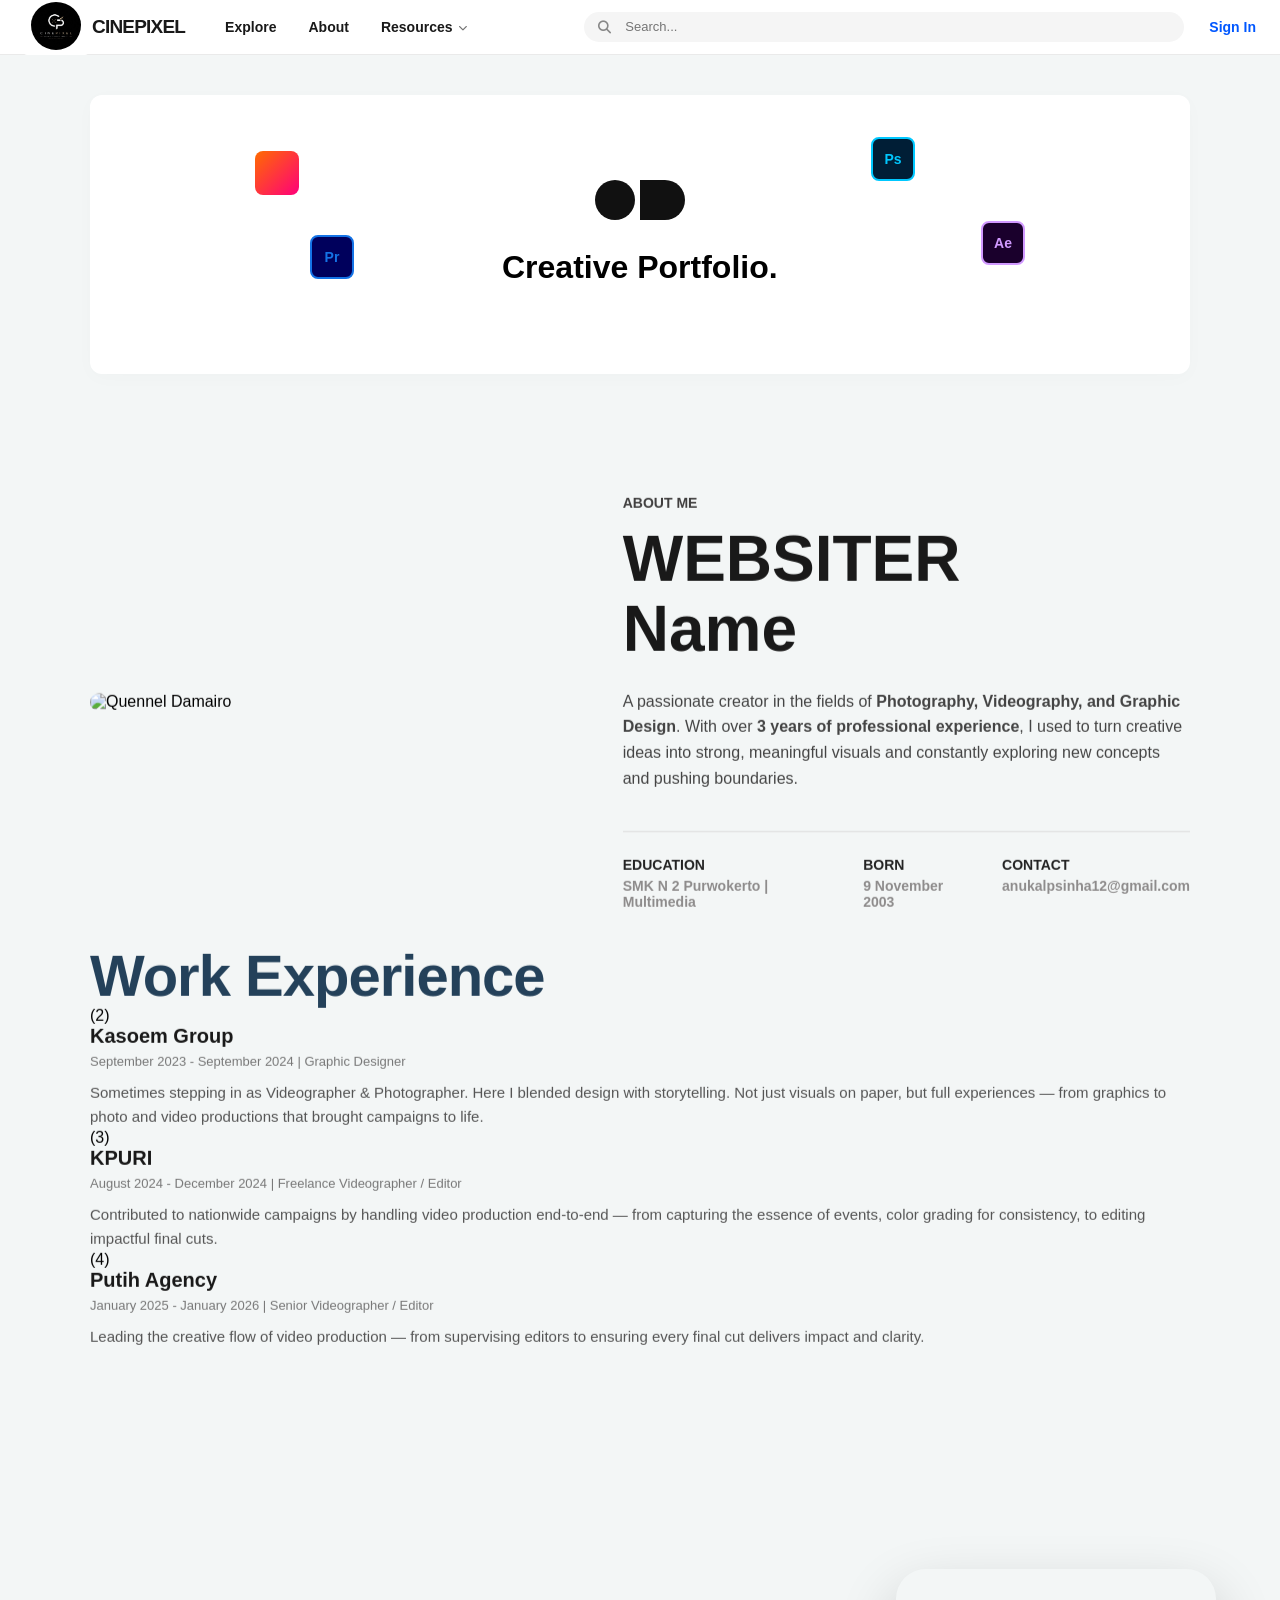
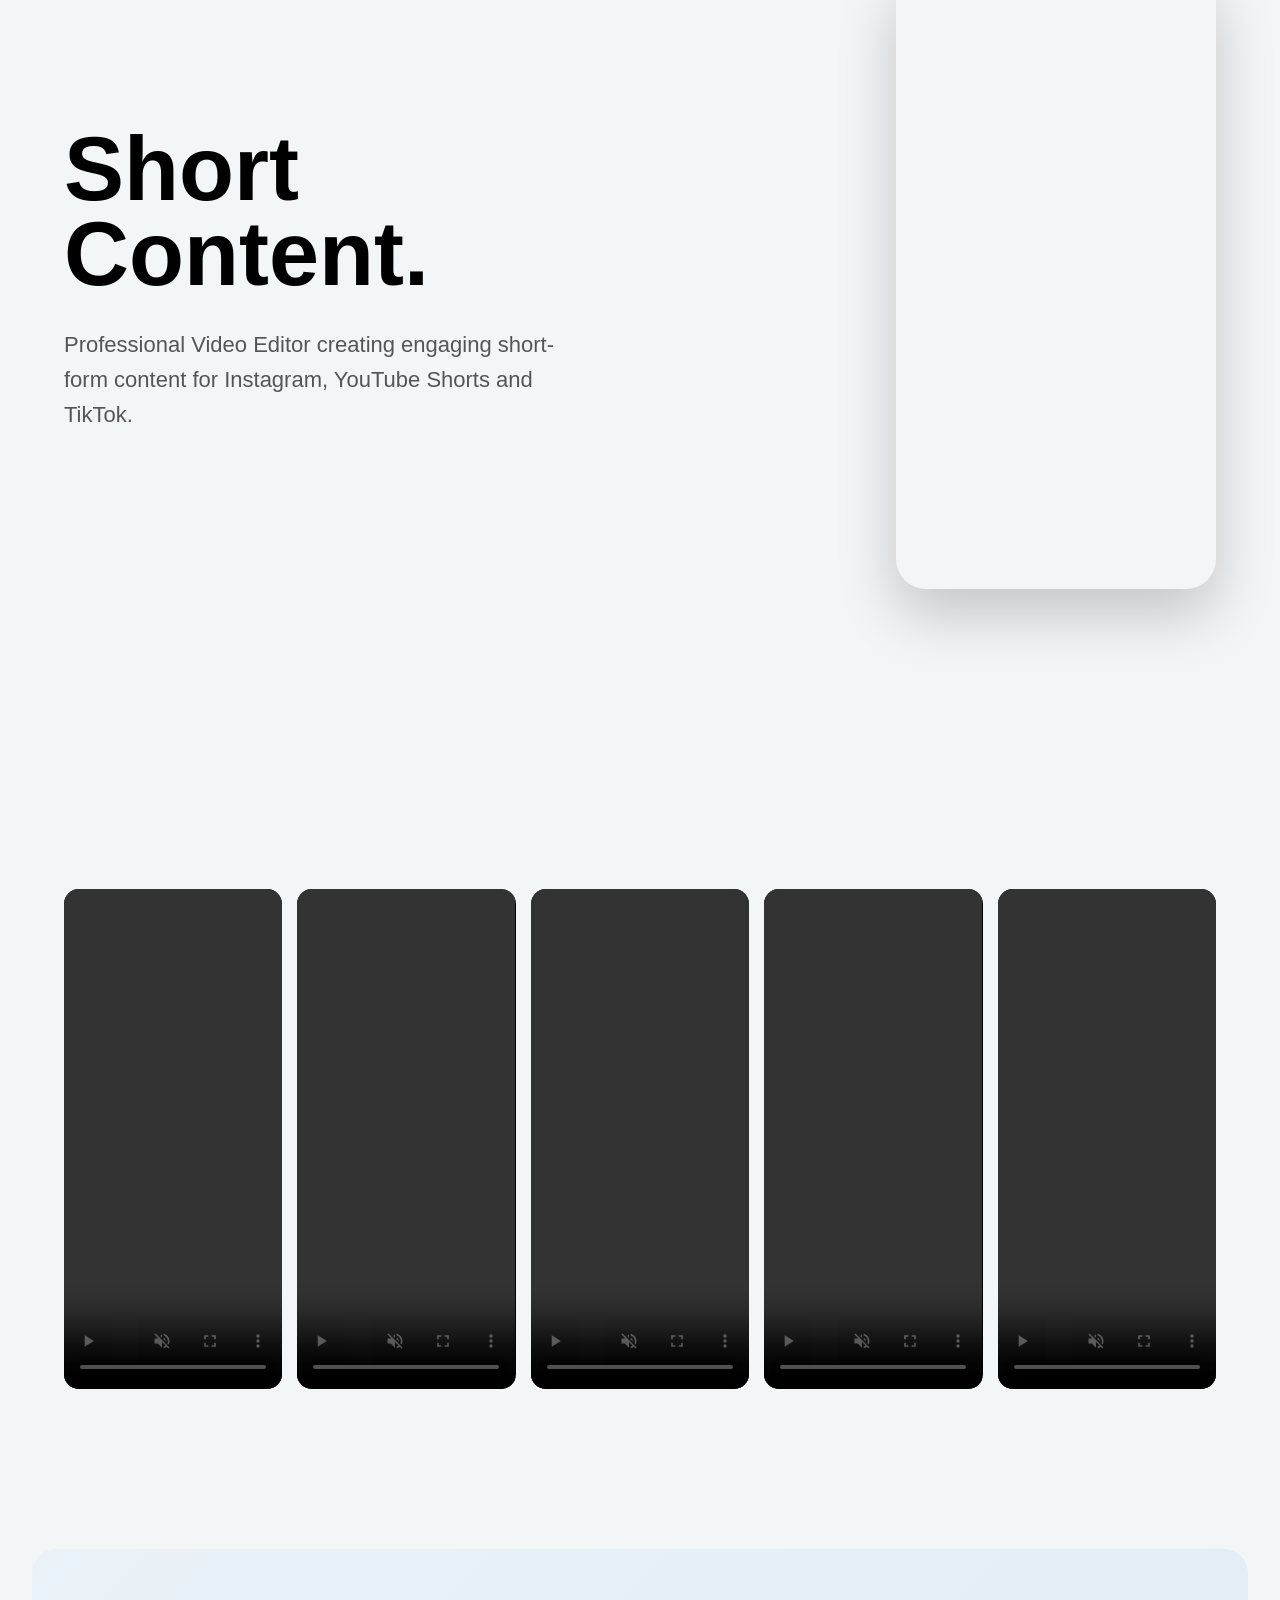
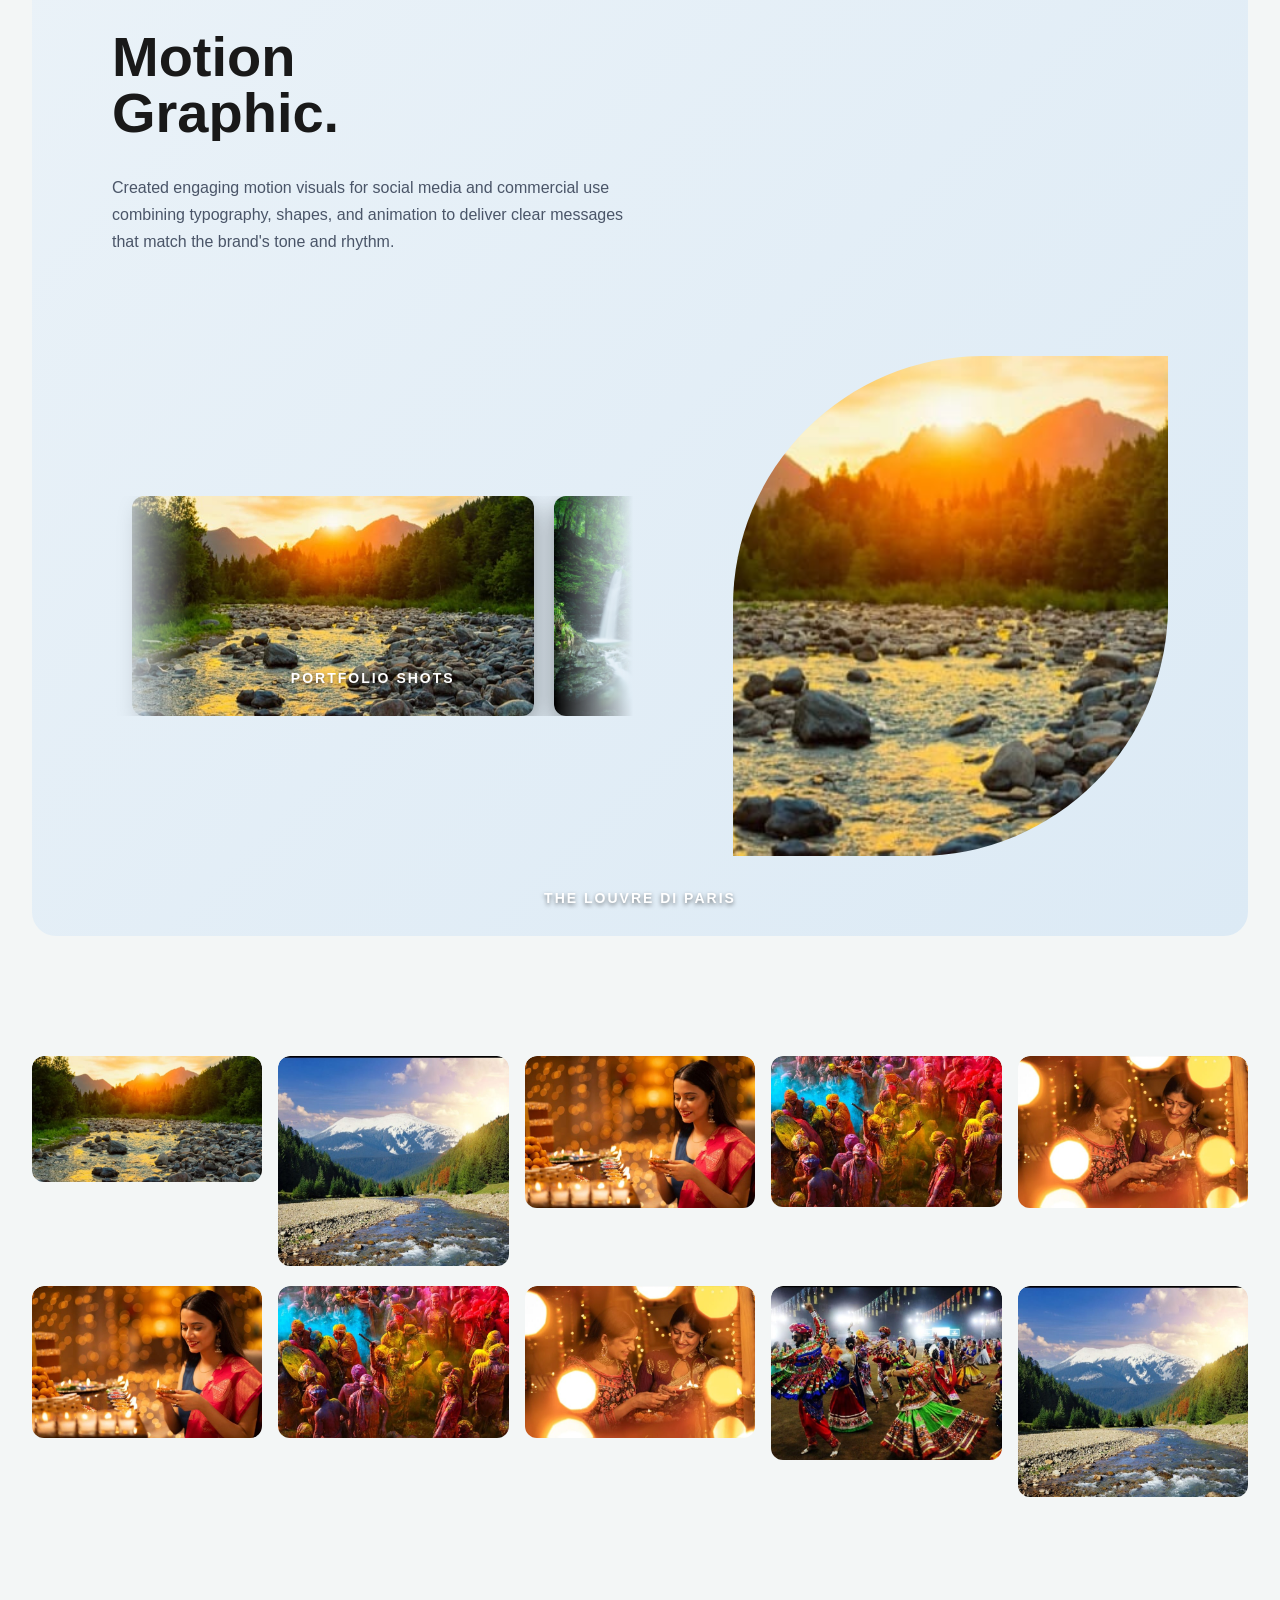
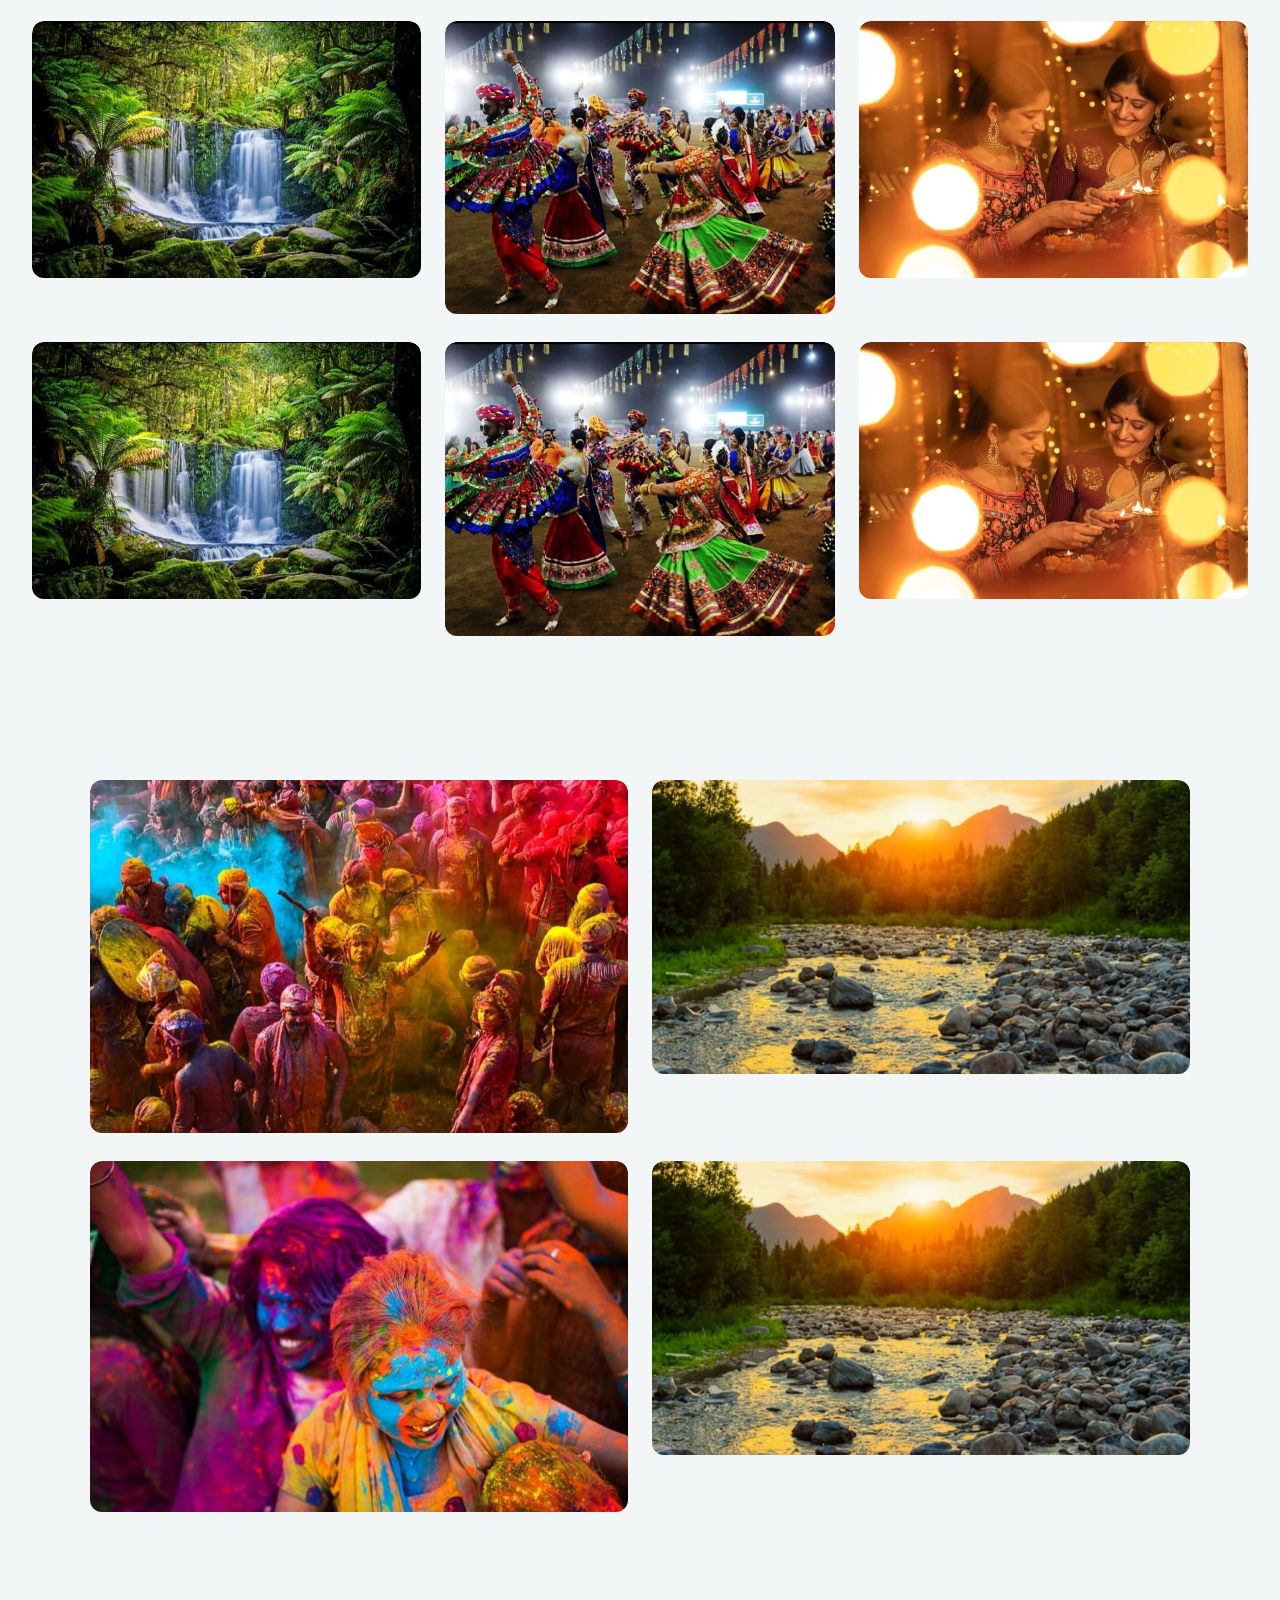
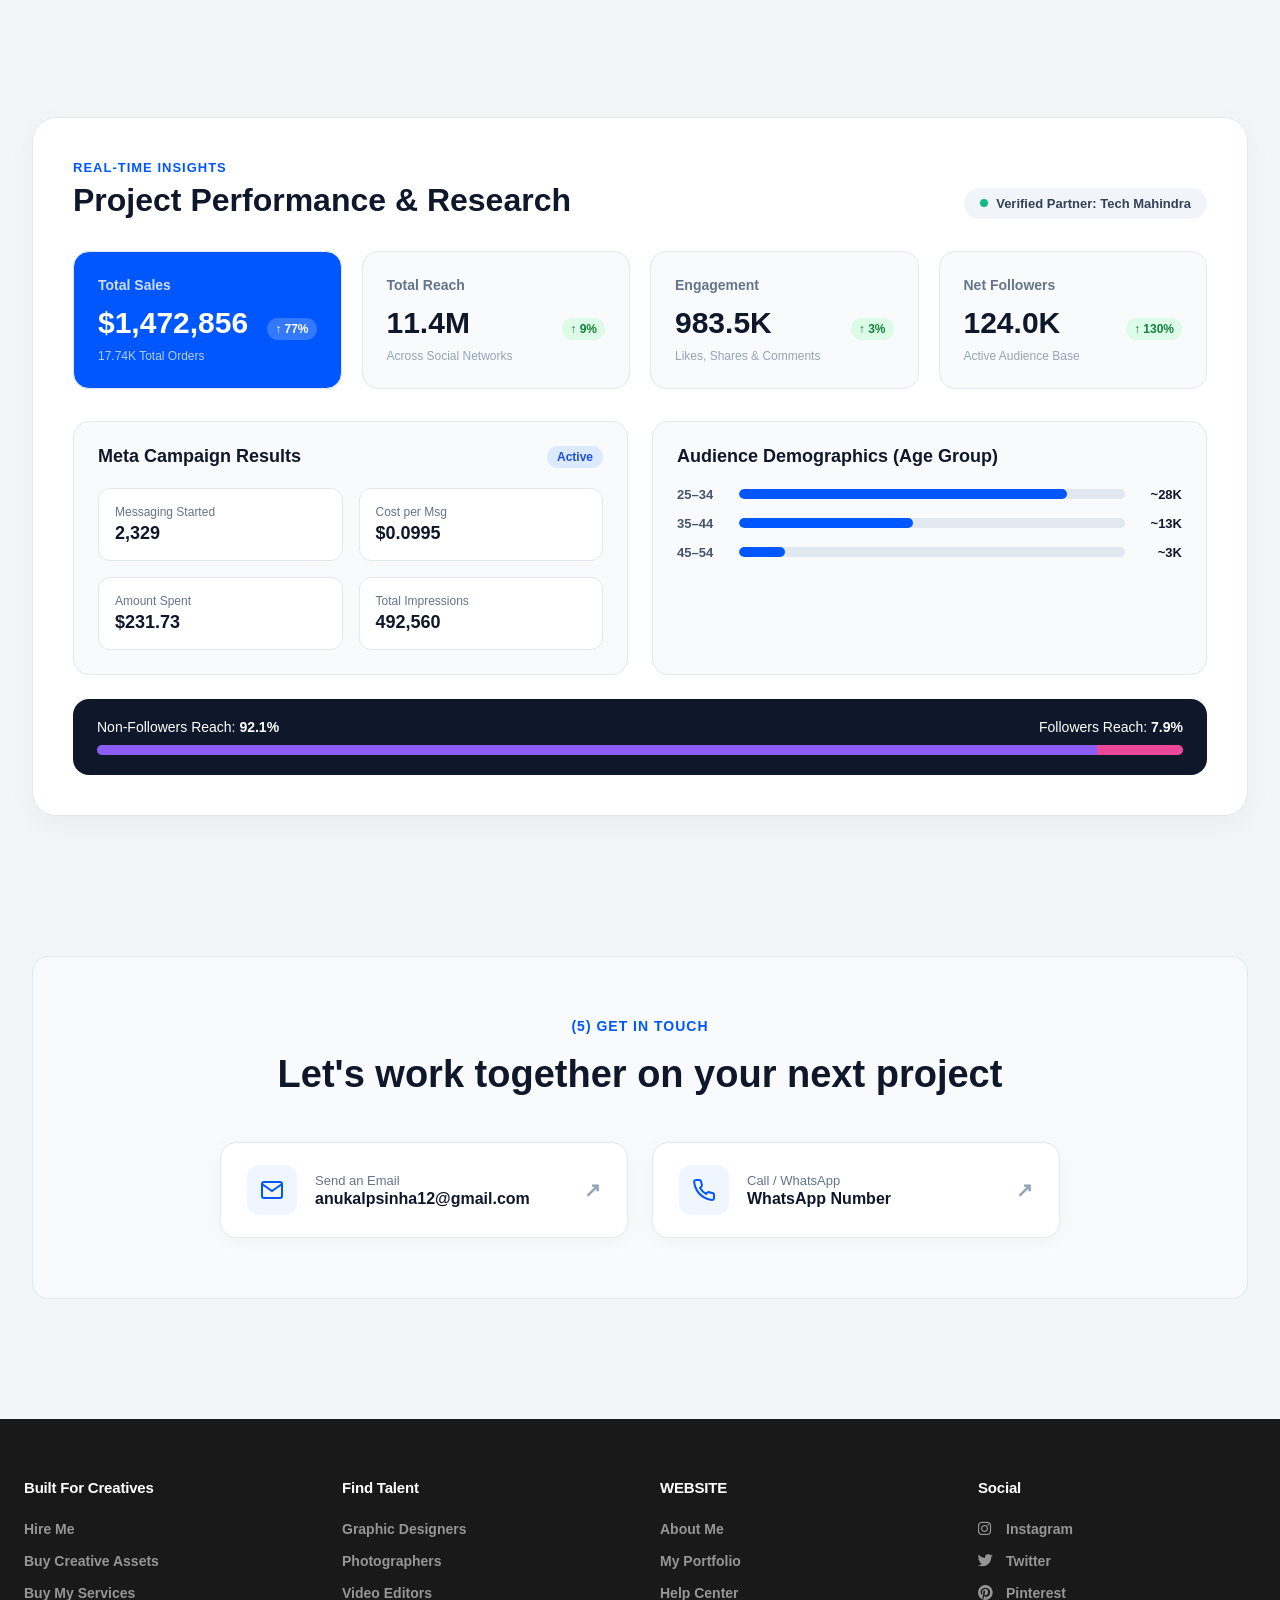
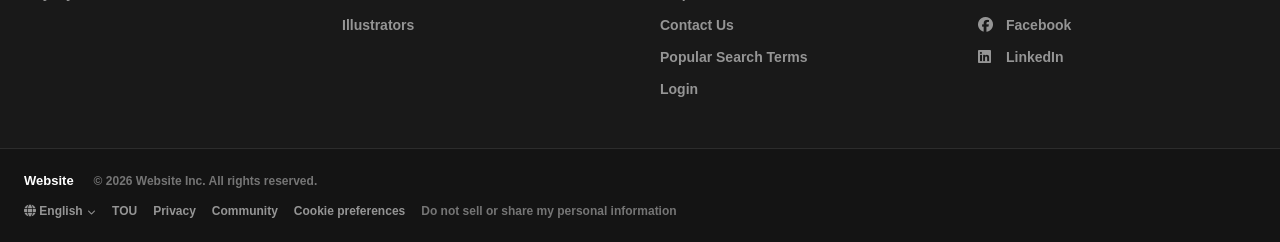
==== commit 3c7bcefb: "Updated in work experience" ====
--- a/index.html
+++ b/index.html
@@ -137,31 +137,48 @@
       </div>
     </div>
      <br><br>
-  <!-- ROW 1: SKEWED WORK EXPERIENCE GRID -->
-  <div class="bh-experience-container reveal">
-    <div class="bh-exp-left-title">
-      <h1 class="exp-huge-heading">Work<br>Experience</h1>
-    </div>
-    <div class="bh-exp-right-list">
-      <div class="bh-exp-card">
-        <h3>(2) Kasoem Group</h3>
-        <span class="exp-timeline">September 2023 - September 2024 | Graphic Designer</span>
-        <p>Sometimes stepping in as Videographer & Photographer. Here I blended design with storytelling. Not just visuals on paper, but full experiences — from graphics to photo and video productions that brought campaigns to life.</p>
-      </div>
-
-      <div class="bh-exp-card">
-        <h3>(3) KPURI</h3>
-        <span class="exp-timeline">August 2024 - December 2024 | Freelance Videographer / Editor</span>
-        <p>Contributed to nationwide campaigns by handling video production end-to-end — from capturing the essence of events, color grading for consistency, to editing impactful final cuts.</p>
-      </div>
-
-      <div class="bh-exp-card">
-        <h3>(4) Putih Agency</h3>
-        <span class="exp-timeline">January 2025 - January 2026 | Senior Videographer / Editor</span>
-        <p>Leading the creative flow of video production — from supervising editors to ensuring every final cut delivers impact and clarity.</p>
-      </div>
-    </div>
-  </div>
+<!-- Work Experience -->
+<section class="bh-experience-section">
+  <!-- Centered Heading Header -->
+  <div class="bh-exp-header">
+    <h1 class="exp-huge-heading">Work Experience</h1>
+  </div>
+
+  <!-- Cards Container in Row Grid -->
+  <div class="bh-exp-row-grid">
+    
+    <!-- Experience Card 1 -->
+    <div class="bh-exp-card">
+      <div class="exp-card-badge">(2)</div>
+      <h3 class="exp-company">Kasoem Group</h3>
+      <span class="exp-timeline">September 2023 - September 2024 | Graphic Designer</span>
+      <p class="exp-desc">
+        Sometimes stepping in as Videographer & Photographer. Here I blended design with storytelling. Not just visuals on paper, but full experiences — from graphics to photo and video productions that brought campaigns to life.
+      </p>
+    </div>
+
+    <!-- Experience Card 2 -->
+    <div class="bh-exp-card">
+      <div class="exp-card-badge">(3)</div>
+      <h3 class="exp-company">KPURI</h3>
+      <span class="exp-timeline">August 2024 - December 2024 | Freelance Videographer / Editor</span>
+      <p class="exp-desc">
+        Contributed to nationwide campaigns by handling video production end-to-end — from capturing the essence of events, color grading for consistency, to editing impactful final cuts.
+      </p>
+    </div>
+
+    <!-- Experience Card 3 -->
+    <div class="bh-exp-card">
+      <div class="exp-card-badge">(4)</div>
+      <h3 class="exp-company">Putih Agency</h3>
+      <span class="exp-timeline">January 2025 - January 2026 | Senior Videographer / Editor</span>
+      <p class="exp-desc">
+        Leading the creative flow of video production — from supervising editors to ensuring every final cut delivers impact and clarity.
+      </p>
+    </div>
+
+  </div>
+</section>
   </section>
  <section class="hero" id="id-explore">
 
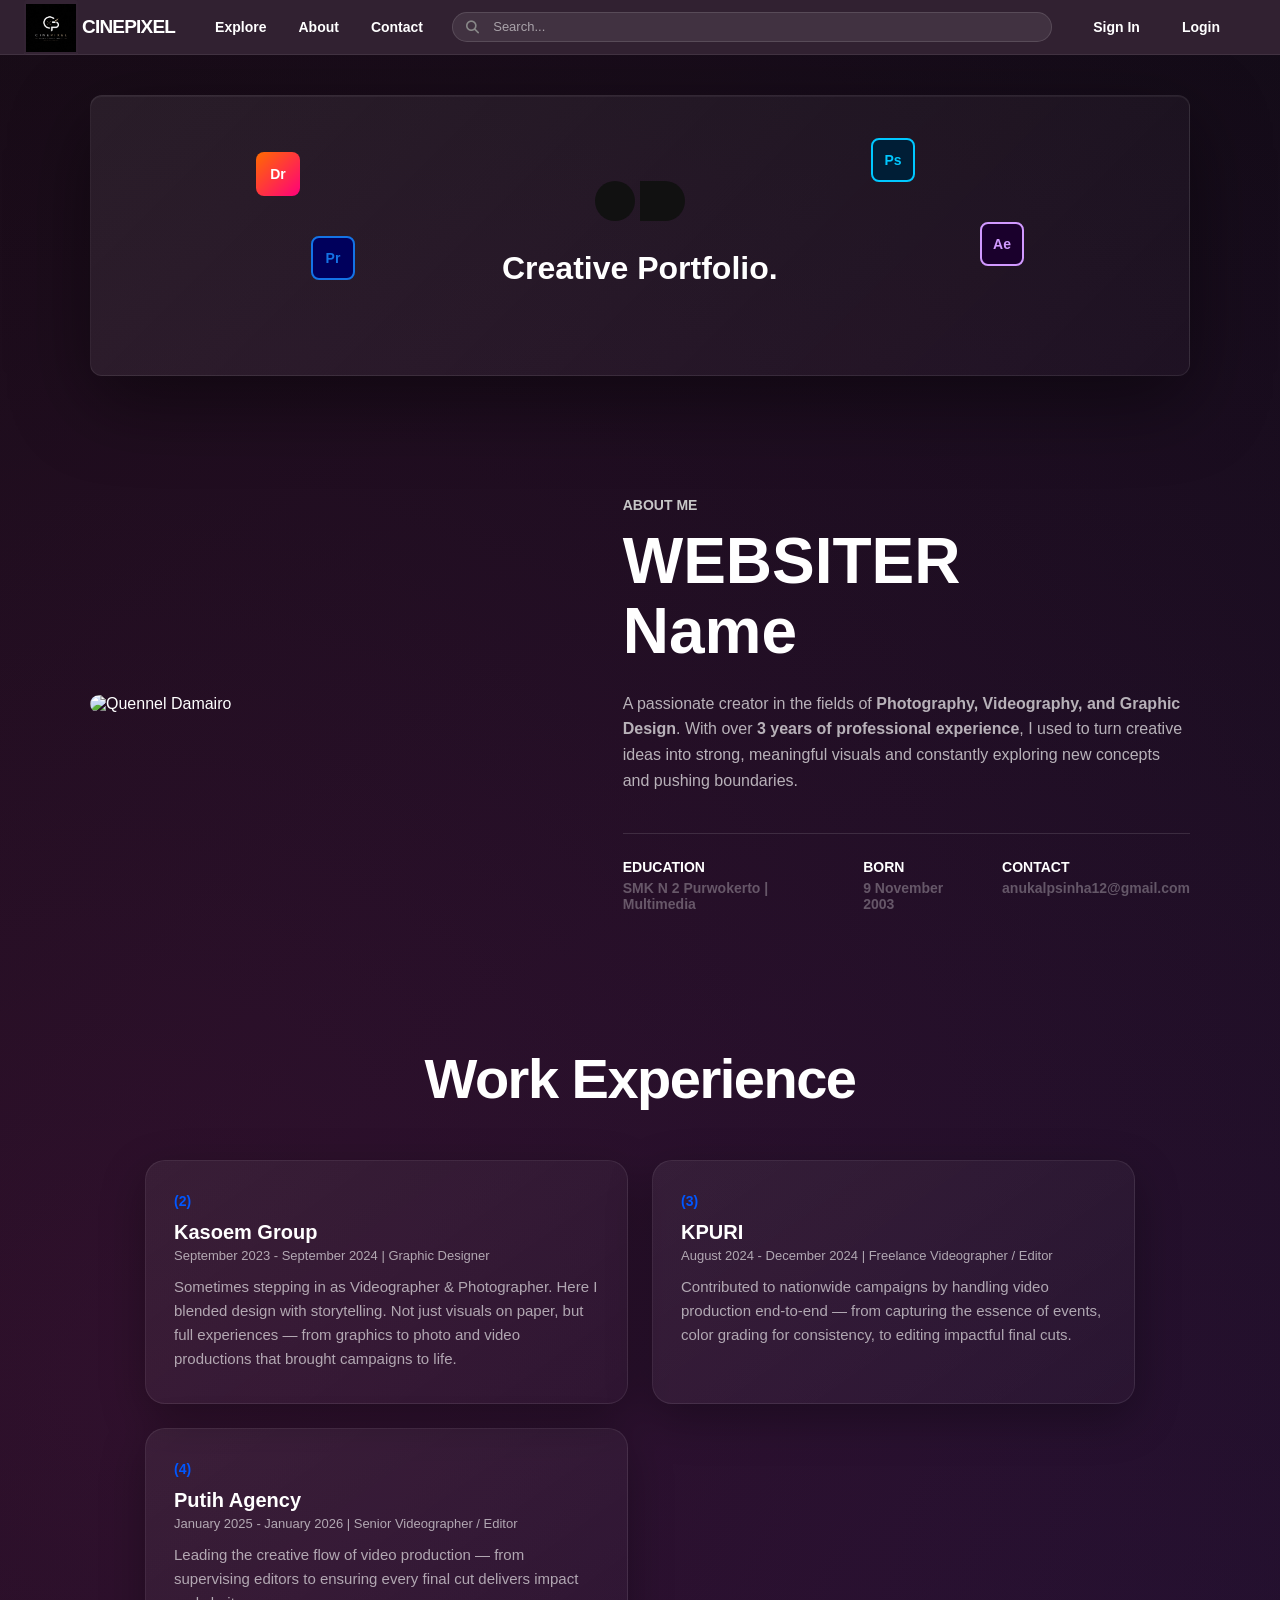
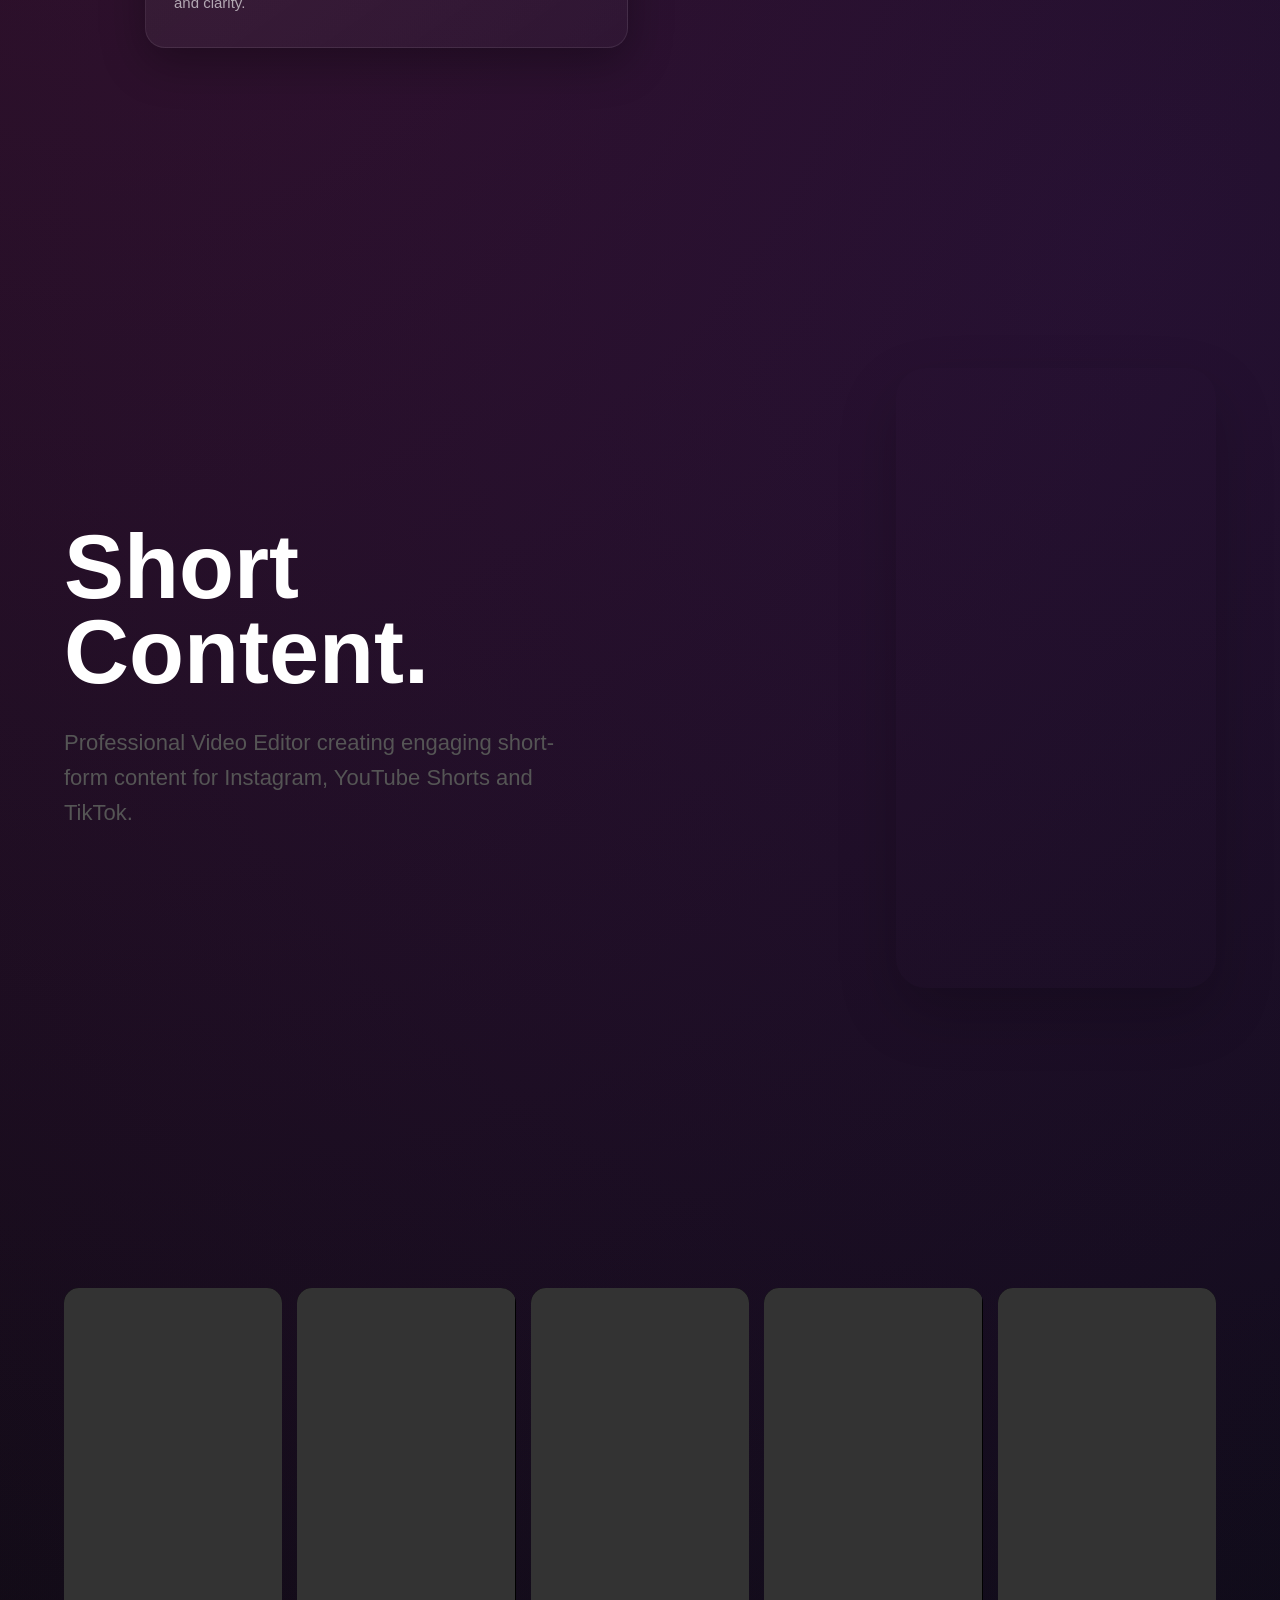
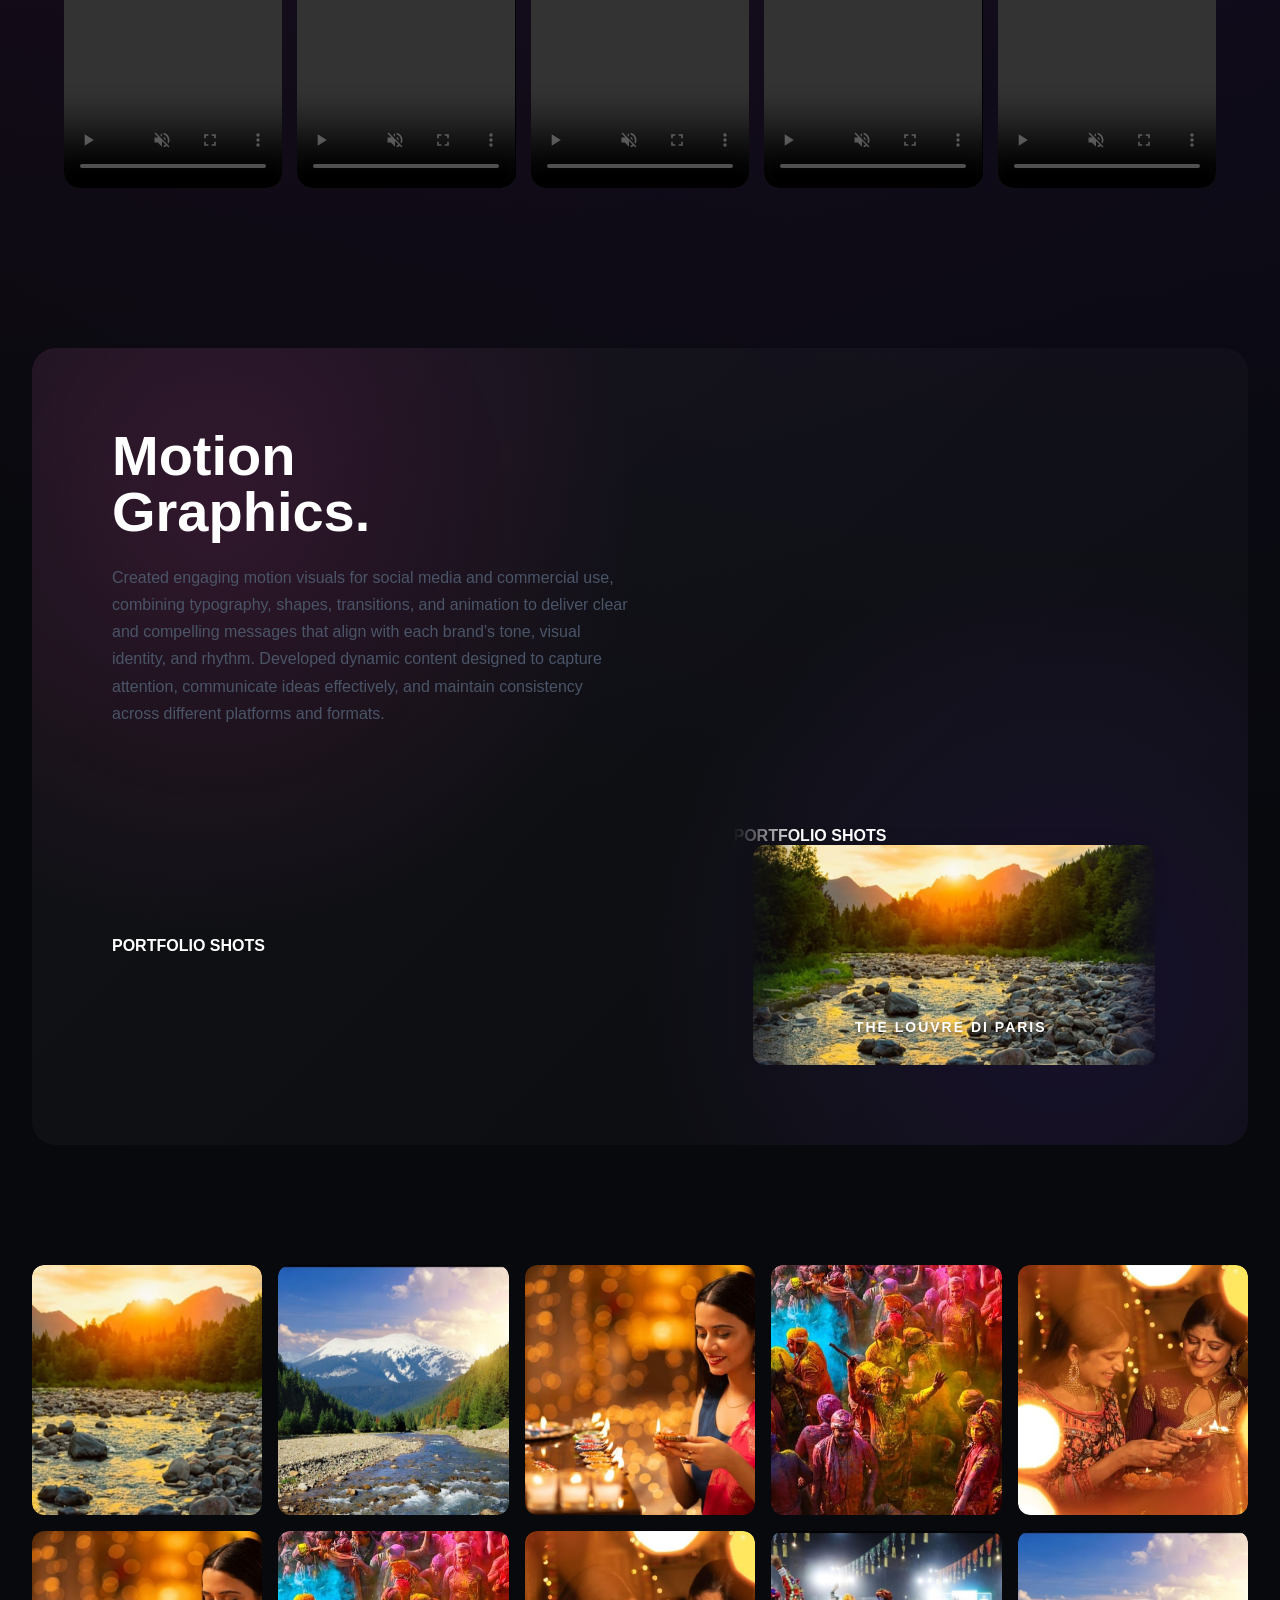
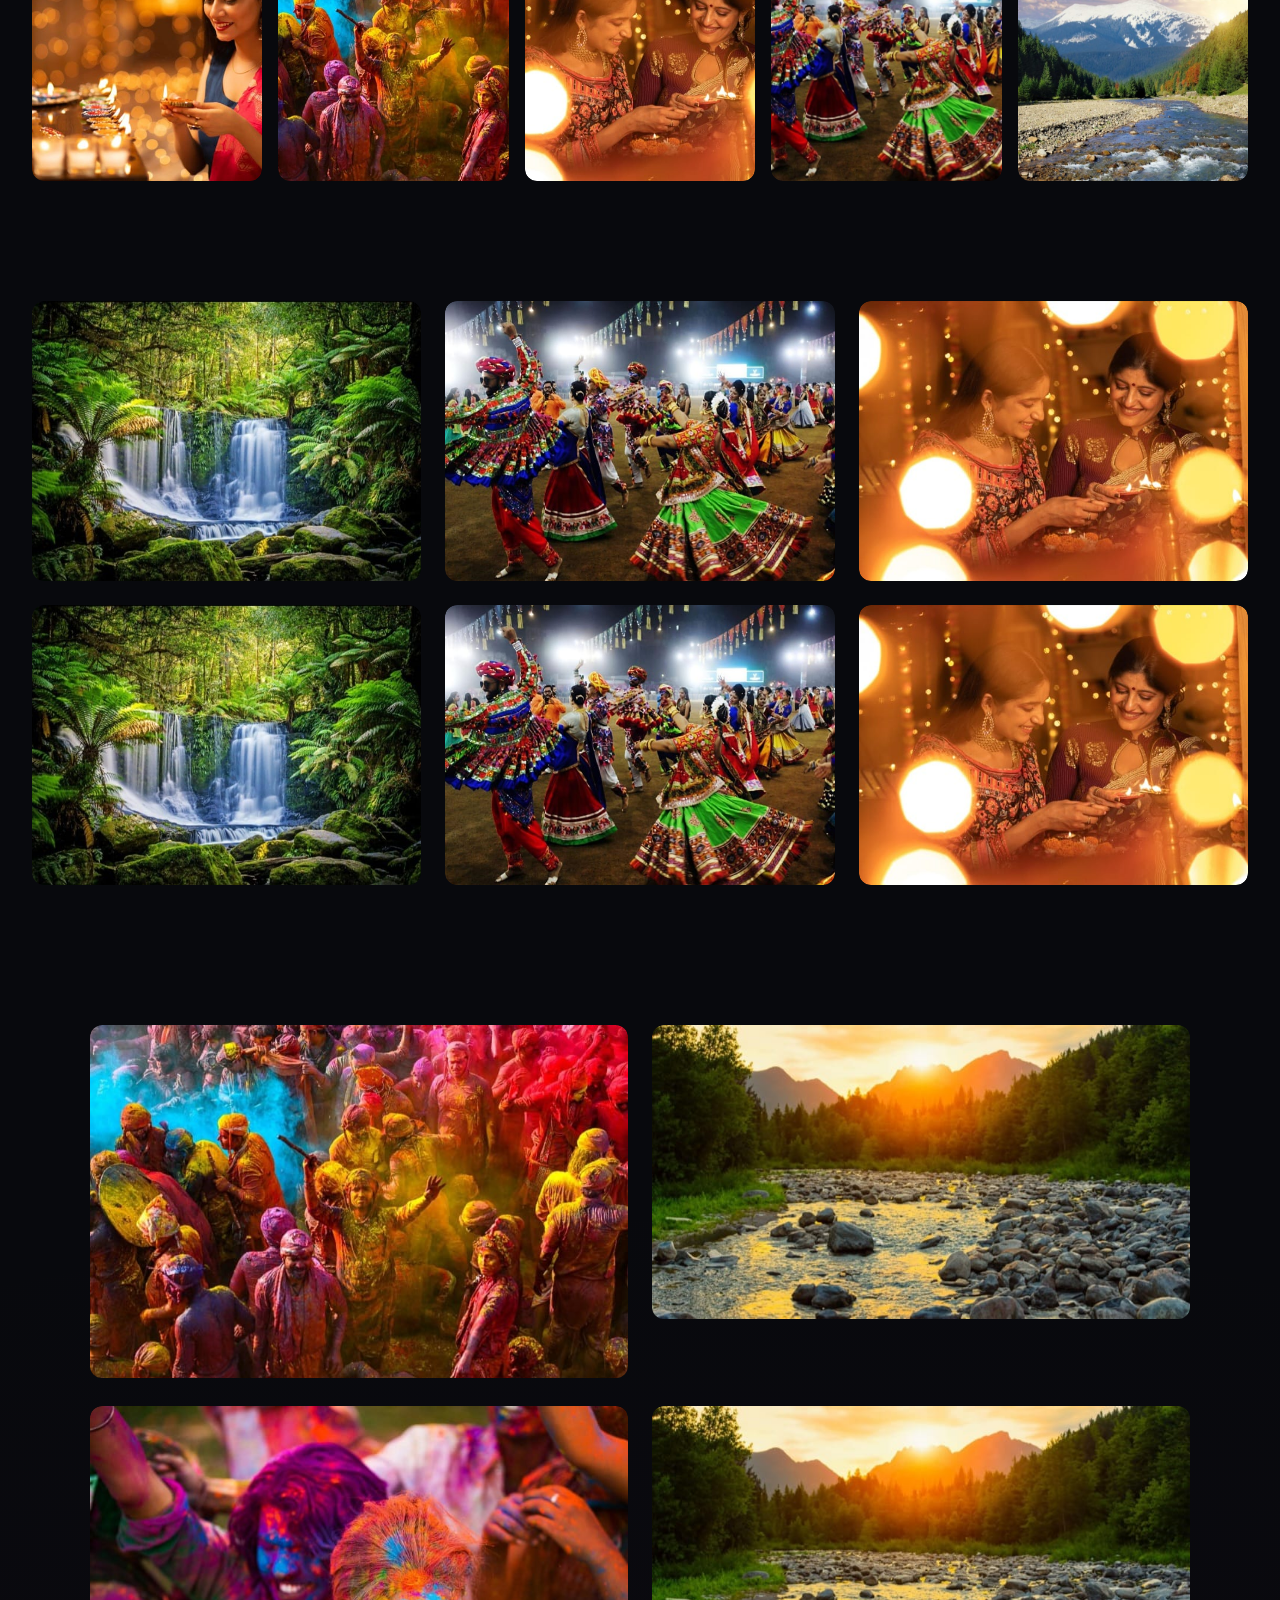
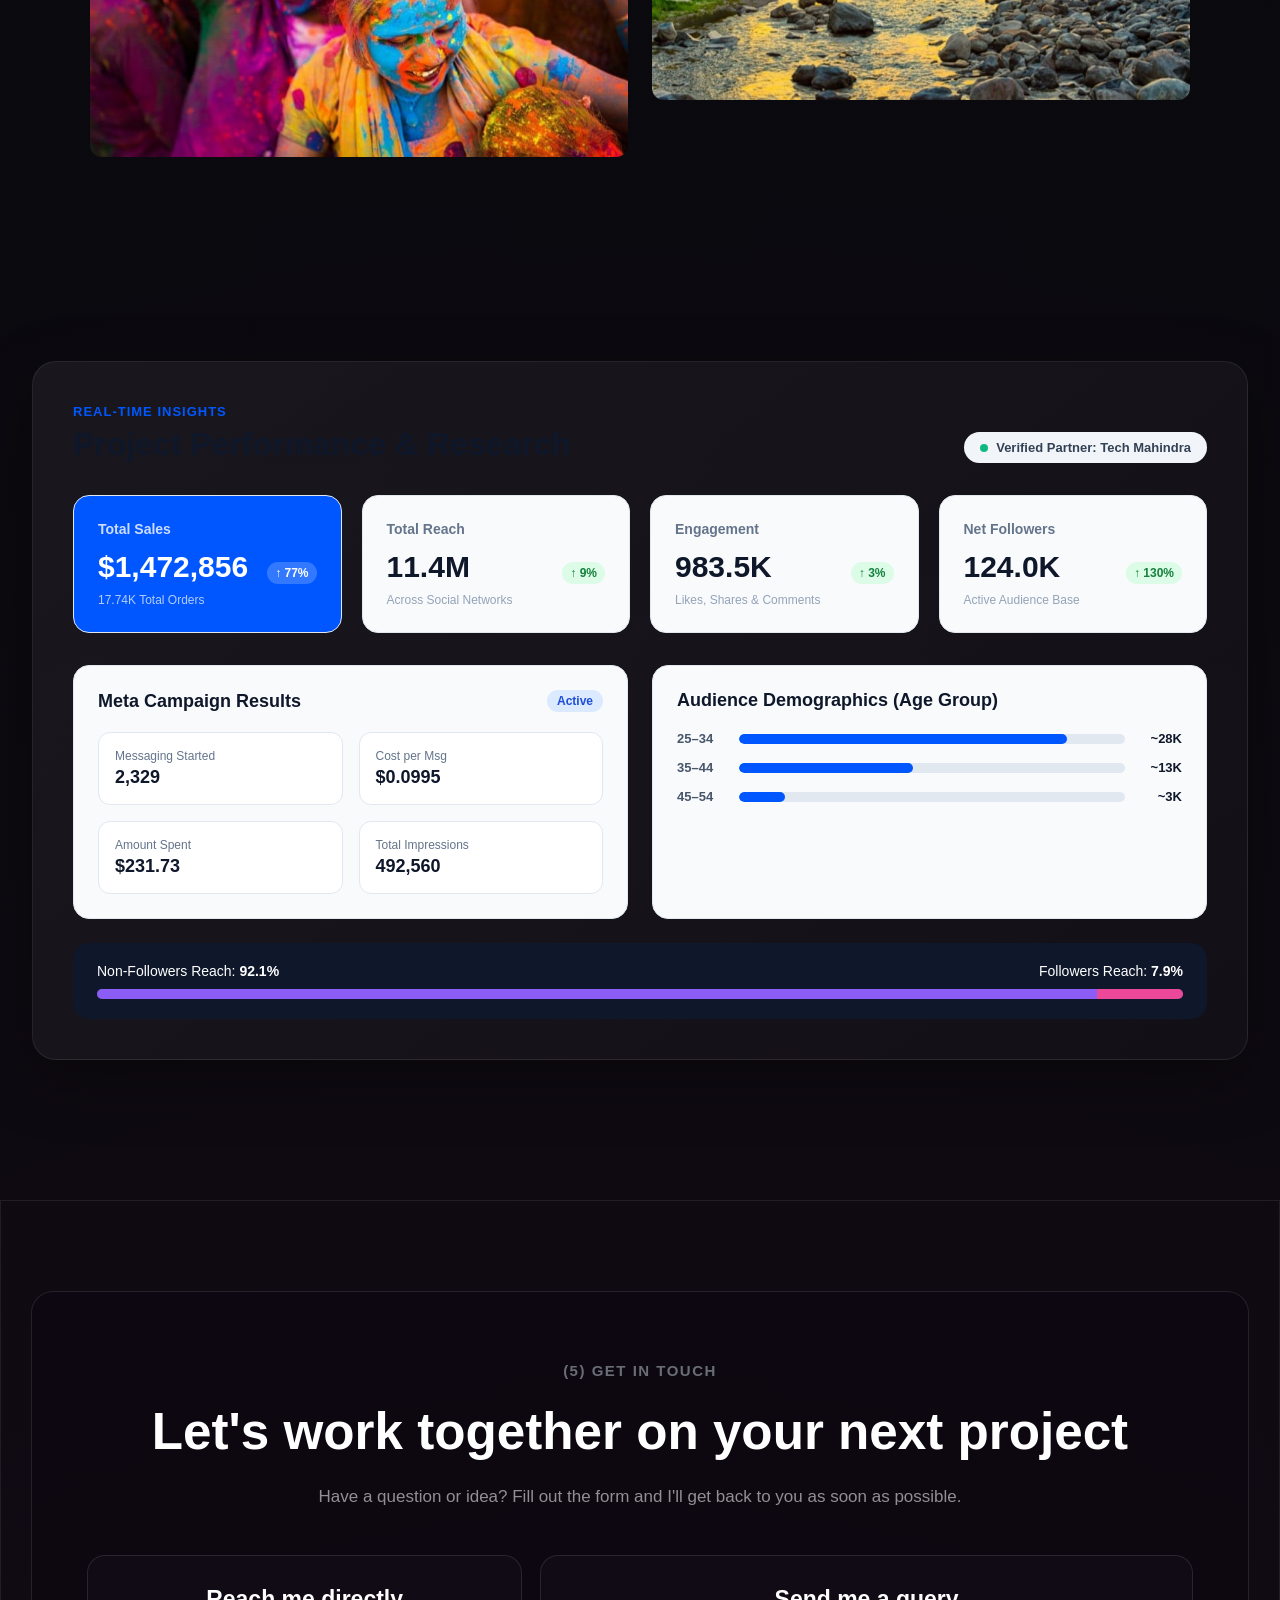
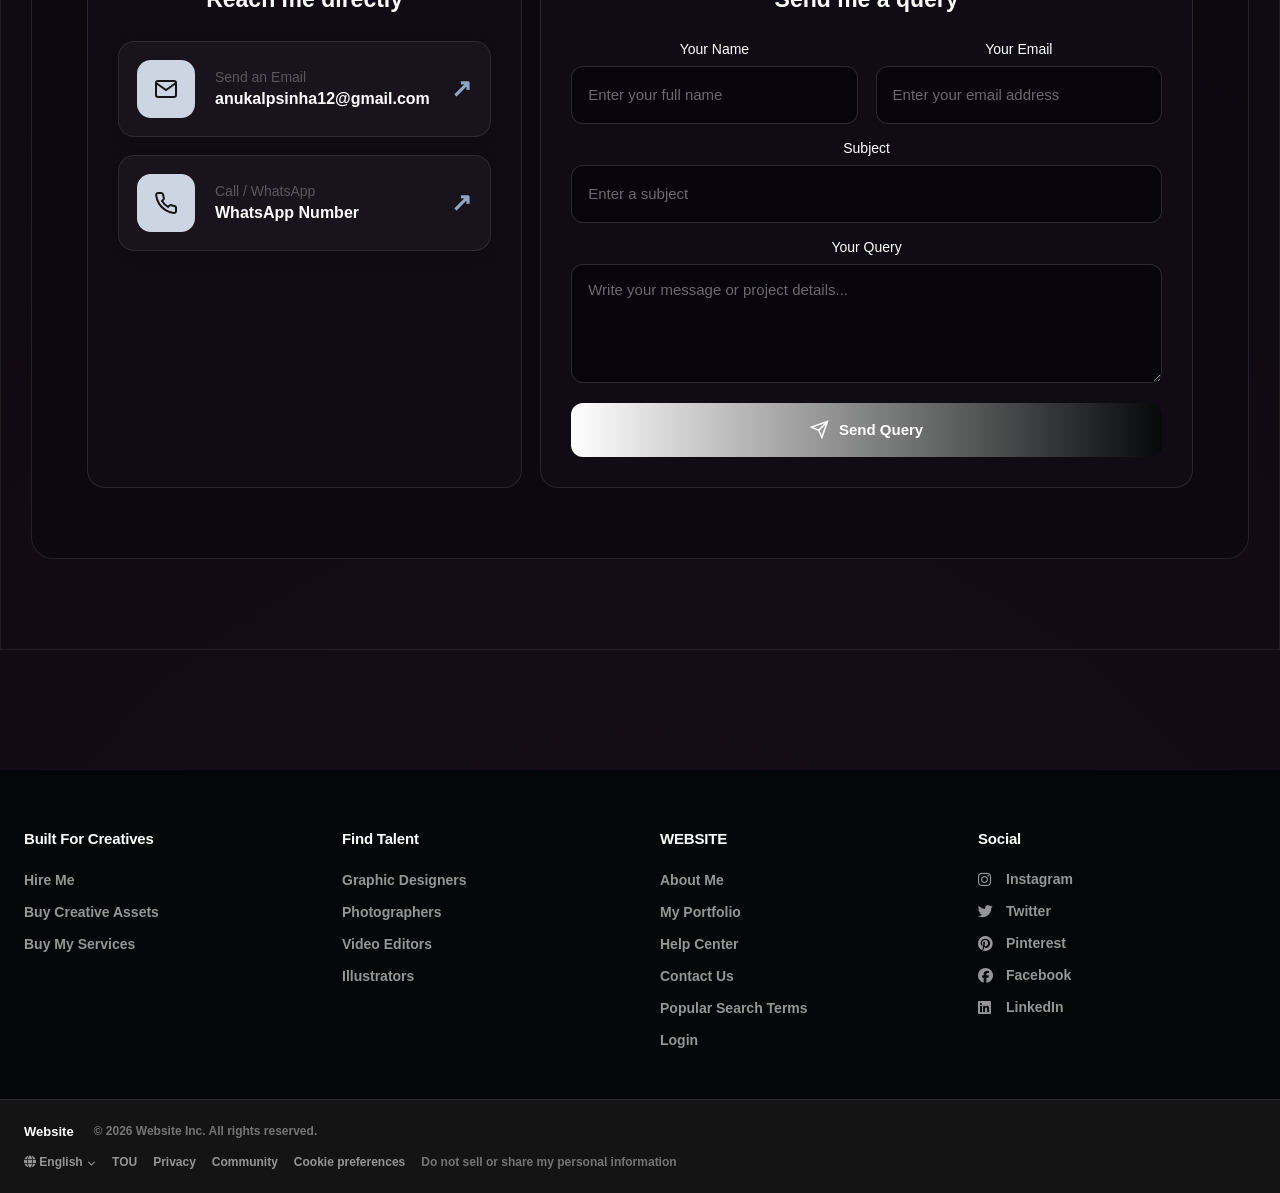
==== commit 458ef39d: "login page added" ====
--- a/index.html
+++ b/index.html
@@ -10,16 +10,17 @@
 
     <title>Cinepixel</title>
 </head>
-<body>
+<body id="id-body">
+  
      <!-- Behance Style Navigation Engine -->
-<header class="bh-header">
+<header class="bh-header" style="background-color: rgb(86, 48, 48);">
   <div class="bh-nav-container">
     
     <!-- Left Section: Logo & Primary Links -->
 <div class="bh-nav-left">
   <a href="index.html" class="bh-logo">
-    <span class="bh-logo-box" style="background-color:white;">
-      <img src="assest/logo.jpeg" style="width: 50px; height: 50px; border-radius: 50%; padding-top: 2px;" alt="Logo" class="bh-logo-img">
+    <span class="bh-logo-box bh-header" style="padding: 2px;">
+      <img src="assest/logo.jpeg" style="width: 50px; height: 50px; padding-top: 2px;" alt="Logo" class="bh-logo-img">
     </span>
     <span class="bh-logo-text">CINEPIXEL</span>
   </a>
@@ -29,7 +30,7 @@
       <li><a href="#id-explore" class="bh-link" id="link-home">Explore</a></li>
       <li><a href="#about-grid" class="bh-link" id="link-home">About</a></li>
       
-      <li class="bh-dropdown-wrapper">
+      <!-- <li class="bh-dropdown-wrapper">
         <a href="#" class="bh-link dropdown-trigger">
           Resources <i class="fa-solid fa-chevron-down drop-icon"></i>
         </a>
@@ -39,7 +40,9 @@
           <a href="#">Another action</a>
           <a href="#">Something else here</a>
         </div>
-      </li>
+      </li> -->
+      <li><a href="#contact" class="bh-link" id="link-home">Contact</a></li>
+      
       
     </ul>
   </nav>
@@ -52,9 +55,10 @@
     </div>
 
     <!-- Right Section: Action Utilities -->
-    <div class="bh-nav-right">
+    <div class="bh-nav-right" style="margin-right: 20px; gap: 10px; ">
      
-      <a href="contact.html" class="bh-link-login" id="link-contact">Sign In</a>
+      <a href="SingUp.html" class="bh-link" id="link-contact">Sign In</a>
+      <a href="Login.html" class="bh-link" id="link-contact">Login</a>
       
     </div>
 
@@ -71,7 +75,7 @@
 
       
 
-<main class="bh-main-content">
+<main class="bh-main-content main" >
   
   <!-- 1. Intro Header Section -->
   <!-- <section class="bh-intro-header">
@@ -85,7 +89,7 @@
   </section> -->
 
   <!-- 2. Software Badges Canvas -->
-  <section class="bh-software-canvas">
+  <section class="bh-software-canvas" >
     <div class="bh-branding-logo">
       <!-- Your Custom Creative Portfolio Logo Shape -->
       <svg class="bh-logo-svg" viewBox="0 0 100 50">
@@ -100,7 +104,7 @@
      
     <!-- Float Software Badges around logo -->
     <div class="software-badge-container">
-      <span class="badge badge-dv"></span>
+      <span class="badge badge-dv">Dr</span>
       <span class="badge badge-pr">Pr</span>
       <span class="badge badge-ps">Ps</span>
       <span class="badge badge-ae">Ae</span>
@@ -112,7 +116,7 @@
     
     <div class="about-grid" >
       <div class="about-image-col">
-        <img src="image" class="quennel-photo" alt="Quennel Damairo">
+        <img src="https://images.unsplash.com/photo-1786911111890-4de3e1505eca?w=600&auto=format&fit=crop&q=60&ixlib=rb-4.1.0&ixid=M3wxMjA3fDB8MHxmZWF0dXJlZC1waG90b3MtZmVlZHw0Nnx8fGVufDB8fHx8fA%3D%3D" class="quennel-photo" alt="Quennel Damairo">
       </div>
       <div class="about-text-col">
         <span class="section-badge">About me</span>
@@ -273,20 +277,23 @@
     <div class="bh-motion-text-side">
       <!-- Sliced Graphic Animation integrated directly inside layout context -->
       <div class="mg-glitch-container">
-        <span class="mg-static-text">Motion</span>
-        <div class="mg-sliced-wrapper">
-          <span class="mg-layer layer-top">Graphic.</span>
-          <span class="mg-layer layer-bottom">Graphic.</span>
-        </div>
-      </div>
-      <p class="slide-subtitle">Created engaging motion visuals for social media and commercial use combining typography, shapes, and animation to deliver clear messages that match the brand's tone and rhythm.</p>
-    </div>
+  <span class="mg-static-text" style="color: white;">Motion</span>
+  <span class="mg-static-text" style="color: white;">Graphics.</span>
+</div>
+      <p class="slide-subtitle">Created engaging motion visuals for social media and commercial use, 
+        combining typography, shapes, transitions, and animation to deliver clear 
+        and compelling messages that align with each brand’s tone,
+         visual identity, and rhythm. Developed dynamic content designed to capture attention, 
+        communicate ideas effectively, and maintain consistency across different platforms and formats.</p>
+    </div>
+    
  <br>
-        
+    <h4>PORTFOLIO SHOTS</h4> 
   <!-- 3D Perspective Wrapper -->
   <div class="bh-scroll-track-wrapper">
     <!-- Scrolling Track Container -->
-    <div class="bh-scroll-track">
+     <h4>PORTFOLIO SHOTS</h4>
+    <div class="bh-scroll-track" >
       <!-- Original Set of Images -->
       <img src="assest/img1.jpeg" alt="Work 1">
       <img src="assest/img2.jpeg" alt="Work 2">
@@ -294,17 +301,14 @@
       <img src="assest/img4.jpeg" alt="Work 4">
       
       <!-- Duplicated Set for Seamless Infinite Loop -->
-      <img src="assest/img5.jpeg" alt="Work 1">
+       <img src="assest/img5.jpeg" alt="Work 1">
       <img src="assest/img1.jpeg" alt="Work 2">
       <img src="assest/img2.jpeg" alt="Work 3">
       <img src="assest/img4.jpeg" alt="Work 4">
-    
-  </div>
-  <div class="card-overlay-title">PORTFOLIO SHOTS</div>
-</div>
-     <div class="image-wrapper">
-  <img src="assest/img1.jpeg" alt="The Louvre Di Paris">
-</div>
+     
+  </div>
+  
+
         <div class="card-overlay-title">THE LOUVRE DI PARIS</div>
       </div>
     </div>
@@ -482,40 +486,163 @@
 <!-- ==========================================================
        CONTACT ME SECTION (Place directly above <footer>)
        ========================================================== -->
-  <section class="bh-contact-section reveal">
-    <div class="bh-contact-container">
-      <span class="contact-badge">(5) Get In Touch</span>
-      <h2 class="contact-heading">Let's work together on your next project</h2>
-
-      <div class="contact-cards-grid">
-        <!-- 1. Email Card (Opens email composer on click) -->
-        <a href="anukalpsinha12@gmail.com?subject=Project%20Inquiry%20-%20Portfolio" class="contact-card email-card">
+  <section class="bh-contact-section reveal" id="contact">
+  <div class="bh-contact-container">
+
+    <span class="contact-badge">(5) Get In Touch</span>
+
+    <h2 class="contact-heading">
+      Let's work together on your next project
+    </h2>
+
+    <p class="contact-subheading">
+      Have a question or idea? Fill out the form and I'll get back to you as soon as possible.
+    </p>
+
+    <div class="contact-main-grid">
+
+      <!-- ================= LEFT: DIRECT CONTACT ================= -->
+      <div class="direct-contact-panel">
+
+        <h3>Reach me directly</h3>
+
+        <!-- Email Card -->
+        <a
+          href="mailto:anukalpsinha12@gmail.com?subject=Project%20Inquiry%20-%20Portfolio"
+          class="contact-card email-card"
+        >
           <div class="card-icon">
-            <!-- Inline Mail SVG Icon -->
-            <svg width="24" height="24" viewBox="0 0 24 24" fill="none" stroke="currentColor" stroke-width="2"><path d="M4 4h16c1.1 0 2 .9 2 2v12c0 1.1-.9 2-2 2H4c-1.1 0-2-.9-2-2V6c0-1.1.9-2 2-2z"></path><polyline points="22,6 12,13 2,6"></polyline></svg>
-          </div>
+            <svg width="24" height="24" viewBox="0 0 24 24"
+              fill="none" stroke="currentColor" stroke-width="2">
+              <path d="M4 4h16c1.1 0 2 .9 2 2v12c0 1.1-.9 2-2 2H4c-1.1 0-2-.9-2-2V6c0-1.1.9-2 2-2z"></path>
+              <polyline points="22,6 12,13 2,6"></polyline>
+            </svg>
+          </div>
+
           <div class="card-info">
             <span class="card-label">Send an Email</span>
             <span class="card-value">anukalpsinha12@gmail.com</span>
           </div>
+
           <div class="card-arrow">↗</div>
         </a>
 
-        <!-- 2. Phone / Mobile Card (Triggers phone dialer on click) -->
-        <a href="tel:+6281234567890" class="contact-card phone-card">
+        <!-- WhatsApp Card -->
+        <a
+          href="https://wa.me/6281234567890"
+          target="_blank"
+          rel="noopener noreferrer"
+          class="contact-card phone-card"
+        >
           <div class="card-icon">
-            <!-- Inline Phone SVG Icon -->
-            <svg width="24" height="24" viewBox="0 0 24 24" fill="none" stroke="currentColor" stroke-width="2"><path d="M22 16.92v3a2 2 0 0 1-2.18 2 19.79 19.79 0 0 1-8.63-3.07 19.5 19.5 0 0 1-6-6 19.79 19.79 0 0 1-3.07-8.67A2 2 0 0 1 4.11 2h3a2 2 0 0 1 2 1.72 12.84 12.84 0 0 0 .7 2.81 2 2 0 0 1-.45 2.11L8.09 9.91a16 16 0 0 0 6 6l1.27-1.27a2 2 0 0 1 2.11-.45 12.84 12.84 0 0 0 2.81.7A2 2 0 0 1 22 16.92z"></path></svg>
-          </div>
+            <svg width="24" height="24" viewBox="0 0 24 24"
+              fill="none" stroke="currentColor" stroke-width="2">
+              <path d="M22 16.92v3a2 2 0 0 1-2.18 2
+              19.79 19.79 0 0 1-8.63-3.07
+              19.5 19.5 0 0 1-6-6
+              19.79 19.79 0 0 1-3.07-8.67
+              A2 2 0 0 1 4.11 2h3a2 2 0 0 1 2
+              1.72 12.84 12.84 0 0 0 .7 2.81
+              2 2 0 0 1-.45 2.11L8.09 9.91
+              a16 16 0 0 0 6 6l1.27-1.27
+              a2 2 0 0 1 2.11-.45
+              12.84 12.84 0 0 0 2.81.7
+              A2 2 0 0 1 22 16.92z"></path>
+            </svg>
+          </div>
+
           <div class="card-info">
             <span class="card-label">Call / WhatsApp</span>
             <span class="card-value">WhatsApp Number</span>
           </div>
+
           <div class="card-arrow">↗</div>
         </a>
-      </div>
-    </div>
-  </section>
+
+      </div>
+
+
+      <!-- ================= RIGHT: QUERY FORM ================= -->
+      <div class="query-form-panel">
+
+        <h3>Send me a query</h3>
+
+        <form id="contactQueryForm">
+
+          <!-- Name + Email -->
+          <div class="form-row">
+
+            <div class="form-group">
+              <label for="queryName">Your Name</label>
+              <input
+                type="text"
+                id="queryName"
+                name="name"
+                placeholder="Enter your full name"
+                required
+              >
+            </div>
+
+            <div class="form-group">
+              <label for="queryEmail">Your Email</label>
+              <input
+                type="email"
+                id="queryEmail"
+                name="email"
+                placeholder="Enter your email address"
+                required
+              >
+            </div>
+
+          </div>
+
+
+          <!-- Subject -->
+          <div class="form-group">
+            <label for="querySubject">Subject</label>
+
+            <input
+              type="text"
+              id="querySubject"
+              name="subject"
+              placeholder="Enter a subject"
+              required
+            >
+          </div>
+
+          <!-- Query -->
+          <div class="form-group">
+            <label for="queryMessage">Your Query</label>
+
+            <textarea
+              id="queryMessage"
+              name="message"
+              rows="5"
+              placeholder="Write your message or project details..."
+              required
+            ></textarea>
+          </div>
+
+
+          <!-- Submit -->
+          <button type="submit" class="query-submit-btn">
+            <svg width="19" height="19" viewBox="0 0 24 24"
+              fill="none" stroke="currentColor" stroke-width="2">
+              <line x1="22" y1="2" x2="11" y2="13"></line>
+              <polygon points="22 2 15 22 11 13 2 9 22 2"></polygon>
+            </svg>
+
+            <span>Send Query</span>
+          </button>
+
+        </form>
+
+      </div>
+
+    </div>
+
+  </div>
+</section>
 
 
   <!-- 5. FIXED BOTTOM HIRING TOAST -->
--- a/main.css
+++ b/main.css
@@ -1,7 +1,10 @@
+
+
 *{
     margin: 0;
     font-family:Arial;
     border: border-box;
+    
 
 }
 
@@ -1050,6 +1053,15 @@
   display: grid;
   grid-template-columns: repeat(5, 1fr);
   gap: 16px;
+  height: auto;
+  margin: 0 auto;
+}
+
+.bh-five-column-showcase img {
+  width: 100%;
+  height: 250px;
+  object-fit: cover;
+  display: block;
 }
 
 /* Row 4: Product Packaging Grid System */
@@ -1059,18 +1071,32 @@
   gap: 24px;
 }
 
+.bh-triple-column-showcase img {
+  width: 100%;
+  height: 280px;
+  object-fit: cover;
+  display: block;
+}
+
 /* Responsive Overrides */
 @media (max-width: 992px) {
-  .bh-experience-container, .bh-motion-split-screen {
+  .bh-experience-container,
+  .bh-motion-split-screen {
     grid-template-columns: 1fr;
     gap: 40px;
     padding: 40px;
   }
+
   .bh-five-column-showcase {
     grid-template-columns: repeat(2, 1fr);
   }
+
   .bh-triple-column-showcase {
     grid-template-columns: 1fr;
+  }
+
+  .bh-triple-column-showcase img {
+    height: 300px;
   }
 }
 
@@ -1232,7 +1258,7 @@
 }
 /* Interactive Hover Actions */
 .bh-vertical-preview-card:hover .bh-scroll-track {
-  animation-play-state: paused; /* Hover करने पर स्क्रॉल रुक जाएगा ताकि यूजर इमेज देख सके */
+  animation-play-state: paused; /* Hover
 }
 
 .bh-vertical-preview-card:hover .bh-scroll-track img {
@@ -1587,130 +1613,296 @@
 /* ==========================================================
    CONTACT ME SECTION STYLES
    ========================================================== */
+/* =========================================
+   CONTACT SECTION
+========================================= */
 
 .bh-contact-section {
-  max-width: 100% ;
-  width: 95%;
-  margin-left: 2.5%;
+  position: relative;
+  padding: 90px 30px;
+  background: #0b0710;
+}
+
+.bh-contact-container {
+  max-width: 1800px;
+  margin: 0 auto;
+  padding: 70px 55px;
+  border: 1px solid rgba(255, 255, 255, 0.10);
+  border-radius: 22px;
+  background: rgba(12, 7, 17, 0.75);
+  box-sizing: border-box;
+}
+
+.contact-badge {
+  display: block;
+  text-align: center;
+  color: #696d76;
+  font-size: 15px;
+  font-weight: 700;
+  letter-spacing: 1.5px;
+  text-transform: uppercase;
+  margin-bottom: 25px;
+}
+
+.contact-heading {
+  margin: 0;
+  text-align: center;
+  color: #fff;
+  font-size: clamp(36px, 4vw, 58px);
+  font-weight: 800;
+  line-height: 1.1;
+}
+
+.contact-subheading {
+  max-width: 700px;
+  margin: 22px auto 45px;
+  text-align: center;
+  color: rgba(255, 255, 255, 0.55);
+  font-size: 17px;
+  line-height: 1.6;
+}
+
+
+/* =========================================
+   MAIN GRID
+========================================= */
+
+.contact-main-grid {
+  display: grid;
+  grid-template-columns: 0.8fr 1.2fr;
+  gap: 18px;
+  max-width: 1270px;
+  margin: 0 auto;
+}
+
+.direct-contact-panel,
+.query-form-panel {
+  padding: 30px;
+  border: 1px solid rgba(255, 255, 255, 0.10);
+  border-radius: 18px;
+  background: rgba(20, 15, 26, 0.72);
+  box-sizing: border-box;
+}
+
+.direct-contact-panel h3,
+.query-form-panel h3 {
+  margin: 0 0 28px;
+  color: #fff;
+  font-size: 23px;
+  font-weight: 700;
+}
+
+
+/* =========================================
+   CONTACT CARDS
+========================================= */
+
+.contact-card {
+  display: flex;
+  align-items: center;
+  gap: 20px;
+
+  width: 100%;
+  min-height: 96px;
+  padding: 18px;
+
+  margin-bottom: 18px;
+
+  box-sizing: border-box;
+
+  text-decoration: none;
+
+  border: 1px solid rgba(255, 255, 255, 0.09);
   border-radius: 16px;
-  padding: 60px 40px;
-  background: #F8FAFC;
-  border: 1px solid #E2E8F0;
-  box-sizing: border-box;
-}
-
-.bh-contact-container {
-  text-align: center;
-
-  max-width: 840px;
-  margin: 0 auto;
-}
-
-.contact-badge {
-  font-size: 14px;
-  font-weight: 600;
-  color: #0057FF;
-  text-transform: uppercase;
-  letter-spacing: 1px;
-}
-
-.contact-heading {
-  font-size: 38px;
-  font-weight: 800;
-  color: #0F172A;
-  margin: 16px 0 44px 0;
-  line-height: 1.25;
-}
-
-/* Contact Cards Layout Grid */
-.contact-cards-grid {
-  display: grid;
-  grid-template-columns: repeat(auto-fit, minmax(320px, 1fr));
-  gap: 24px;
-}
-
-/* Individual Interactive Card */
-.contact-card {
-  display: flex;
-  align-items: center;
-  gap: 18px;
-  padding: 22px 26px;
-  background: #FFFFFF;
-  border-radius: 16px;
-  text-decoration: none;
-  box-shadow: 0 4px 20px rgba(0, 0, 0, 0.03);
-  border: 1px solid #E2E8F0;
-  transition: transform 0.3s cubic-bezier(0.25, 1, 0.5, 1),
-              box-shadow 0.3s ease,
-              border-color 0.3s ease;
+
+  background: rgba(255, 255, 255, 0.035);
+
+  transition:
+    transform 0.3s ease,
+    border-color 0.3s ease,
+    background 0.3s ease;
 }
 
 .contact-card:hover {
-  transform: translateY(-6px);
-  box-shadow: 0 16px 32px rgba(0, 87, 255, 0.12);
-  border-color: #0057FF;
+  transform: translateY(-10px);
+  border-color: rgba(59, 62, 66, 0.45);
+  background: rgba(30, 25, 40, 0.8);
 }
 
 .card-icon {
-  width: 50px;
-  height: 50px;
-  background: #EFF6FF;
-  color: #0057FF;
-  border-radius: 12px;
+  flex-shrink: 0;
+
+  width: 58px;
+  height: 58px;
+
   display: flex;
   align-items: center;
   justify-content: center;
-  flex-shrink: 0;
-  transition: background-color 0.3s ease, color 0.3s ease;
-}
-
-.contact-card:hover .card-icon {
-  background: #0057FF;
-  color: #FFFFFF;
+
+  border-radius: 14px;
+
+  color: #161617;
+  background: #cdd5e2;
 }
 
 .card-info {
-  display: flex;
-  flex-direction: column;
-  align-items: flex-start;
-  flex-grow: 1;
+  min-width: 0;
+  flex: 1;
 }
 
 .card-label {
-  font-size: 13px;
-  color: #64748B;
-  font-weight: 500;
-  margin-bottom: 2px;
+  display: block;
+  margin-bottom: 5px;
+
+  color: rgba(145, 142, 142, 0.55);
+  font-size: 14px;
 }
 
 .card-value {
+  display: block;
+
+  color: #fff;
   font-size: 16px;
   font-weight: 700;
-  color: #0F172A;
-  word-break: break-all;
+
+  overflow: hidden;
+  text-overflow: ellipsis;
 }
 
 .card-arrow {
-  color: #94A3B8;
-  font-size: 20px;
+  color: #8fa8c5;
+  font-size: 25px;
+  transition: transform 0.3s ease;
+}
+
+.contact-card:hover .card-arrow {
+  transform: translate(3px, -3px);
+  
+}
+
+
+/* =========================================
+   FORM
+========================================= */
+
+.form-row {
+  display: grid;
+  grid-template-columns: 1fr 1fr;
+  gap: 18px;
+}
+
+.form-group {
+  margin-bottom: 16px;
+}
+
+.form-group label {
+  display: block;
+  margin-bottom: 9px;
+
+  color: #fff;
+  font-size: 14px;
+  font-weight: 500;
+}
+
+.form-group input,
+.form-group select,
+.form-group textarea {
+  width: 100%;
+  box-sizing: border-box;
+
+  border: 1px solid rgba(255, 255, 255, 0.14);
+  border-radius: 12px;
+
+  outline: none;
+
+  background: rgba(5, 3, 10, 0.65);
+  color: #fff;
+
+  font-family: inherit;
+  font-size: 15px;
+
+  transition:
+    border-color 0.25s ease,
+    box-shadow 0.25s ease;
+}
+
+.form-group input,
+.form-group select {
+  height: 58px;
+  padding: 0 16px;
+}
+
+.form-group textarea {
+  min-height: 115px;
+  padding: 16px;
+  resize: vertical;
+}
+
+.form-group input::placeholder,
+.form-group textarea::placeholder {
+  color: rgba(255, 255, 255, 0.40);
+}
+
+.form-group select {
+  color: rgba(255, 255, 255, 0.55);
+  cursor: pointer;
+}
+
+.form-group select option {
+  background: #100b17;
+  color: #fff;
+}
+
+.form-group input:focus,
+.form-group select:focus,
+.form-group textarea:focus {
+  border-color: #2f3b49;
+  box-shadow: 0 0 0 3px rgba(20, 125, 255, 0.10);
+}
+
+
+/* =========================================
+   SEND BUTTON
+========================================= */
+
+.query-submit-btn {
+  width: 100%;
+  height: 54px;
+
+  display: flex;
+  align-items: center;
+  justify-content: center;
+  gap: 10px;
+
+  border: none;
+  border-radius: 12px;
+
+  background: linear-gradient(
+    90deg,
+   white,
+    #070809
+  );
+
+  color: #fff;
+
+  font-family: inherit;
+  font-size: 15px;
   font-weight: 700;
-  transition: transform 0.3s ease, color 0.3s ease;
-}
-
-.contact-card:hover .card-arrow {
-  transform: translate(4px, -4px);
-  color: #0057FF;
-}
-
-/* Mobile Responsive Adjustments */
-@media (max-width: 768px) {
-  .bh-contact-section {
-    padding: 40px 20px;
-    margin: 60px auto 40px auto;
-  }
-  .contact-heading {
-    font-size: 28px;
-  }
+
+  cursor: pointer;
+
+  transition:
+    transform 0.25s ease,
+    box-shadow 0.25s ease;
+}
+
+.query-submit-btn:hover {
+  transform: translateY(-2px);
+  box-shadow: 0 10px 30px rgba(153, 160, 183, 0.25);
+}
+
+.query-submit-btn:active {
+  transform: translateY(0);
 }
 /* ==========================================================
    DASHBOARD STYLES (MATCHES BEHANCE THEME)
@@ -2013,3 +2205,338 @@
   height: 100%;
   object-fit: cover;
 }
+/* ==========================================================
+   WORK EXPERIENCE ROW GRID STYLES
+   ========================================================== */
+
+.bh-experience-section {
+  max-width: 1400px;
+  width: 90%;
+  margin: 80px auto;
+  padding: 20px 0;
+  font-family: -apple-system, BlinkMacSystemFont, "Segoe UI", Roboto, sans-serif;
+}
+
+/* 1. Center Aligned Heading Header */
+.bh-exp-header {
+  text-align: center;
+  margin-bottom: 50px;
+}
+
+.exp-huge-heading {
+  font-size: 56px;
+  font-weight: 900;
+  color: #191919;
+  letter-spacing: -1.5px;
+  line-height: 1.1;
+  margin: 0;
+}
+
+/* 2. Horizontal Row Grid Layout for Cards */
+.bh-exp-row-grid {
+  display: grid;
+  grid-template-columns: repeat(auto-fit, minmax(320px, 1fr));
+  gap: 24px;
+  align-items: stretch;
+}
+
+/* 3. Individual Card Styling */
+.bh-exp-card {
+  background: #FFFFFF;
+  border: 1px solid #E2E8F0;
+  border-radius: 20px;
+  padding: 32px 28px;
+  box-shadow: 0 4px 20px rgba(0, 0, 0, 0.03);
+  display: flex;
+  flex-direction: column;
+  position: relative;
+  transition: transform 0.3s cubic-bezier(0.25, 1, 0.5, 1),
+              box-shadow 0.3s ease,
+              border-color 0.3s ease;
+}
+
+.bh-exp-card:hover {
+  transform: translateY(-8px);
+  box-shadow: 0 16px 36px rgba(0, 87, 255, 0.1);
+  border-color: #0057FF;
+}
+
+/* Badge number inside card */
+.exp-card-badge {
+  font-size: 14px;
+  font-weight: 700;
+  color: #0057FF;
+  margin-bottom: 12px;
+}
+
+.exp-company {
+  font-size: 24px;
+  font-weight: 800;
+  color: #0F172A;
+  margin: 0 0 8px 0;
+}
+
+.exp-timeline {
+  font-size: 13px;
+  font-weight: 600;
+  color: #64748B;
+  margin-bottom: 20px;
+  display: block;
+}
+
+.exp-desc {
+  font-size: 15px;
+  line-height: 1.6;
+  color: #475569;
+  margin: 0;
+  flex-grow: 1; /* Ensures card heights align uniformly */
+}
+
+/* Mobile Responsiveness */
+@media (max-width: 768px) {
+  .exp-huge-heading {
+    font-size: 38px;
+  }
+  .bh-exp-row-grid {
+    grid-template-columns: 1fr;
+  }
+}
+
+
+.main{
+  background-color: #085caf;
+  
+}
+
+
+
+
+
+/* ==========================================
+   CINEPIXEL - DARK CINEMATIC THEME
+   ========================================== */
+
+html {
+  background: #08090d !important;
+}
+
+body#id-body {
+  margin: 0;
+  background:
+    radial-gradient(
+      circle at 12% 15%,
+      rgba(180, 35, 110, 0.20),
+      transparent 30%
+    ),
+    radial-gradient(
+      circle at 88% 20%,
+      rgba(80, 40, 180, 0.18),
+      transparent 30%
+    ),
+    radial-gradient(
+      circle at 50% 100%,
+      rgba(120, 30, 100, 0.12),
+      transparent 35%
+    ),
+    #08090d !important;
+
+  color: #ffffff;
+}
+
+
+/* MAIN BACKGROUND */
+main.bh-main-content.main {
+  background: transparent !important;
+}
+
+
+/* NAVBAR */
+.bh-header {
+  background: rgba(52, 36, 52, 0.94) !important;
+  border-bottom: 1px solid rgba(255,255,255,0.08) !important;
+  backdrop-filter: blur(15px);
+  -webkit-backdrop-filter: blur(2px);
+}
+
+
+/* NAVBAR TEXT */
+.bh-logo,
+.bh-link {
+  color: #ffffff !important;
+}
+
+.bh-link:hover {
+  color: #ff4f9a !important;
+}
+
+.bh-logo-text {
+  color: #ffffff !important;
+}
+
+
+/* SEARCH */
+.bh-search-input {
+  background: rgba(255,255,255,0.08) !important;
+  color: #ffffff !important;
+  border: 1px solid rgba(255,255,255,0.12) !important;
+}
+
+.bh-search-input::placeholder {
+  color: rgba(255,255,255,0.55);
+}
+
+
+/* HERO / CREATIVE PORTFOLIO CARD */
+.bh-software-canvas {
+  background:
+    linear-gradient(
+      135deg,
+      rgba(255,255,255,0.07),
+      rgba(255,255,255,0.025)
+    ) !important;
+
+  border: 1px solid rgba(255,255,255,0.08);
+
+  box-shadow:
+    0 25px 80px rgba(0,0,0,0.45),
+    inset 0 1px 0 rgba(255,255,255,0.05);
+}
+
+
+/* HERO TITLE */
+.logo-text h3 {
+  color: #ffffff !important;
+}
+
+
+/* ABOUT */
+.section-badge {
+  color: #c7c7c7 !important;
+}
+
+.main-heading {
+  color: #ffffff !important;
+}
+
+.bio-paragraph {
+  color: rgba(255,255,255,0.68) !important;
+}
+
+.meta-info-row {
+  border-color: rgba(255,255,255,0.12) !important;
+}
+
+.meta-info-row div strong {
+  color: #ffffff !important;
+}
+
+.meta-info-row div p {
+  color: rgba(255,255,255,0.6) !important;
+}
+
+
+/* EXPERIENCE */
+.bh-exp-card {
+  background:
+    linear-gradient(
+      145deg,
+      rgba(255,255,255,0.06),
+      rgba(255,255,255,0.025)
+    ) !important;
+
+  border: 1px solid rgba(255,255,255,0.08) !important;
+
+  box-shadow:
+    0 15px 45px rgba(0,0,0,0.3);
+}
+
+.exp-huge-heading {
+  color: #ffffff !important;
+}
+
+.bh-exp-card h3,
+.exp-company {
+  color: #ffffff !important;
+}
+
+.bh-exp-card p,
+.exp-desc,
+.exp-timeline {
+  color: rgba(255,255,255,0.62) !important;
+}
+
+
+/* MOTION SECTION */
+.bh-motion-split-screen {
+  background:
+    radial-gradient(
+      circle at 15% 20%,
+      rgba(190, 45, 140, 0.18),
+      transparent 35%
+    ),
+    radial-gradient(
+      circle at 85% 80%,
+      rgba(90, 45, 190, 0.16),
+      transparent 35%
+    ),
+    linear-gradient(
+      135deg,
+      rgba(255, 255, 255, 0.045),
+      rgba(255, 255, 255, 0.015)
+    ) !important;
+
+  border-radius: 24px;
+  overflow: hidden;
+}
+
+
+/* DASHBOARD */
+.bh-dashboard-section {
+  background:
+    linear-gradient(
+      145deg,
+      rgba(255,255,255,0.06),
+      rgba(255,255,255,0.025)
+    ) !important;
+
+  border: 1px solid rgba(255,255,255,0.08) !important;
+
+  box-shadow:
+    0 20px 60px rgba(0,0,0,0.35);
+}
+
+
+/* CONTACT */
+.bh-contact-section {
+  background: transparent !important;
+  border-color: rgba(255,255,255,0.08) !important;
+}
+/* 
+
+/* GLOW ON CARDS */
+.bh-exp-card:hover,
+.contact-card:hover,
+.preview-card:hover,
+.grid-card:hover {
+  border-color: rgba(190,70,255,0.45) !important;
+
+  box-shadow:
+    0 20px 60px rgba(130,40,190,0.18);
+}
+
+
+/* FOOTER */
+.bh-mega-footer {
+  background: #050609 !important;
+}
+
+
+
+
+
+/* END */
+
+
+
+
+
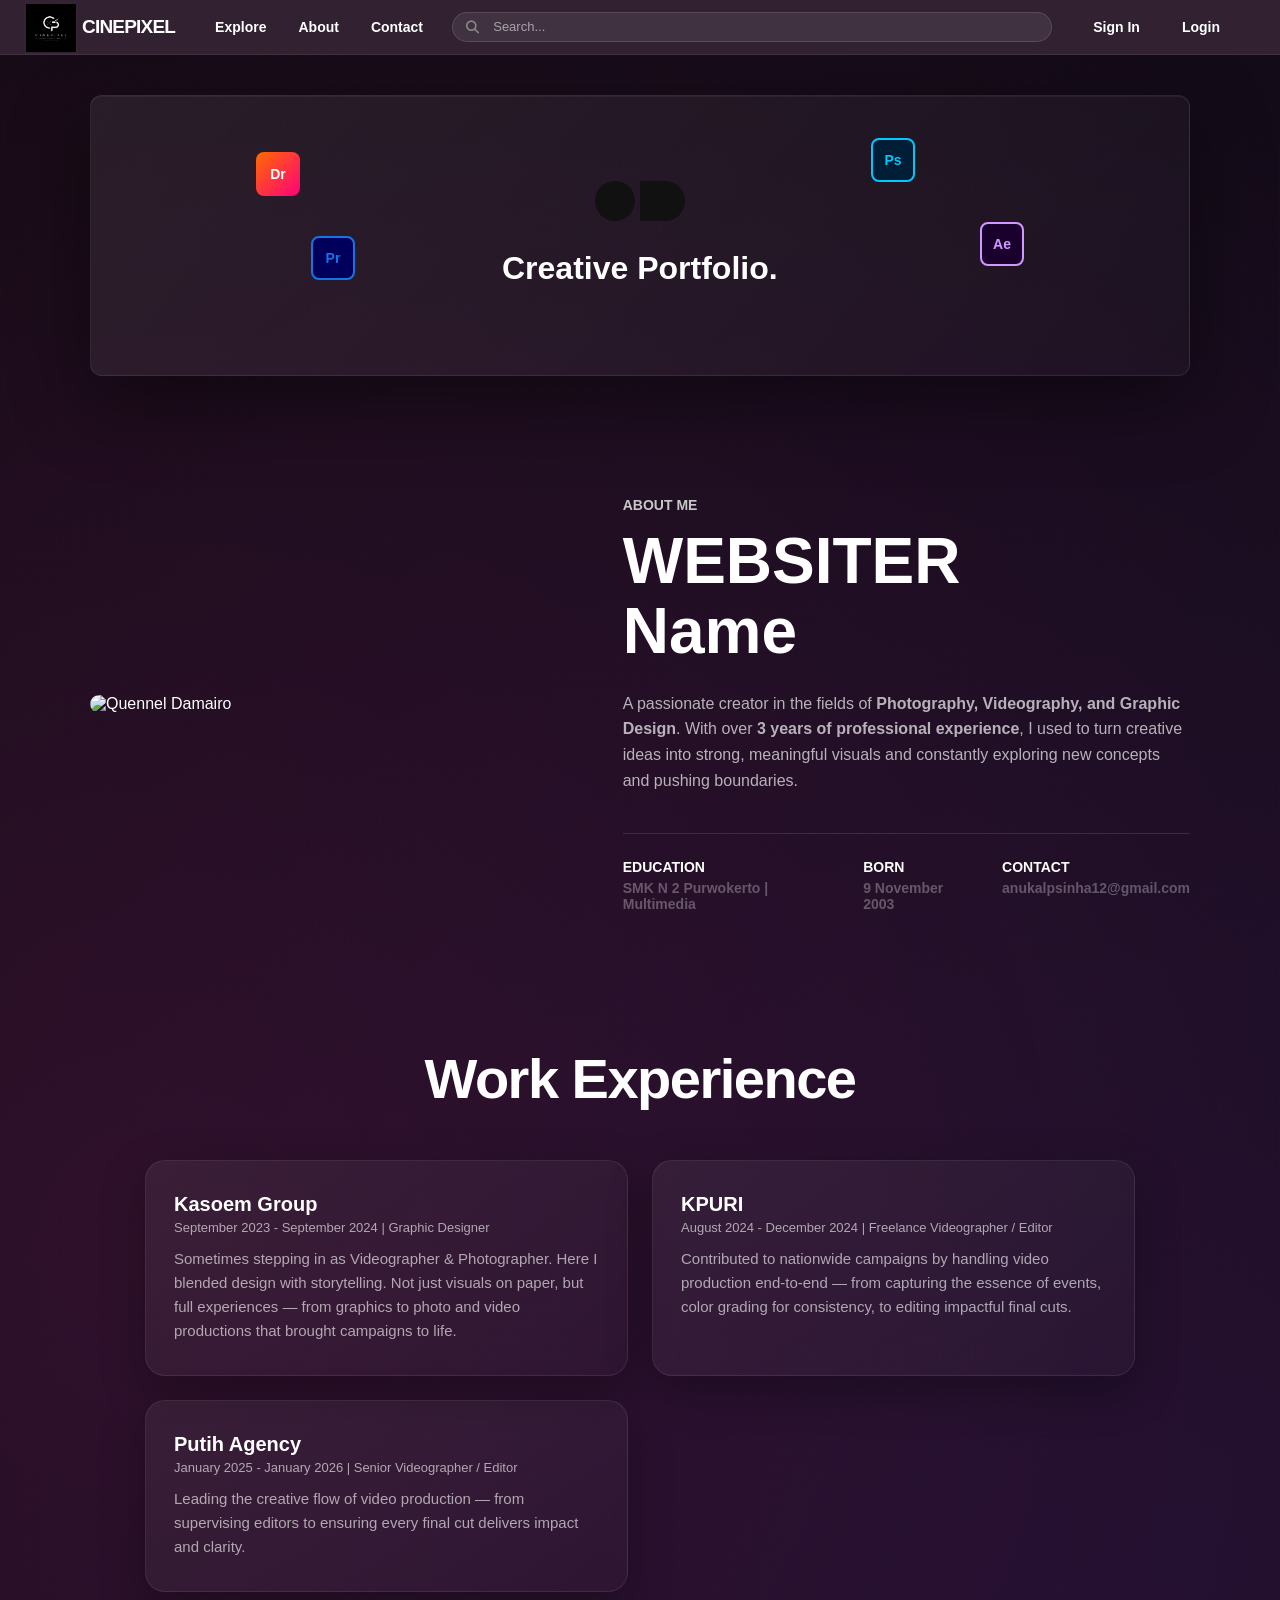
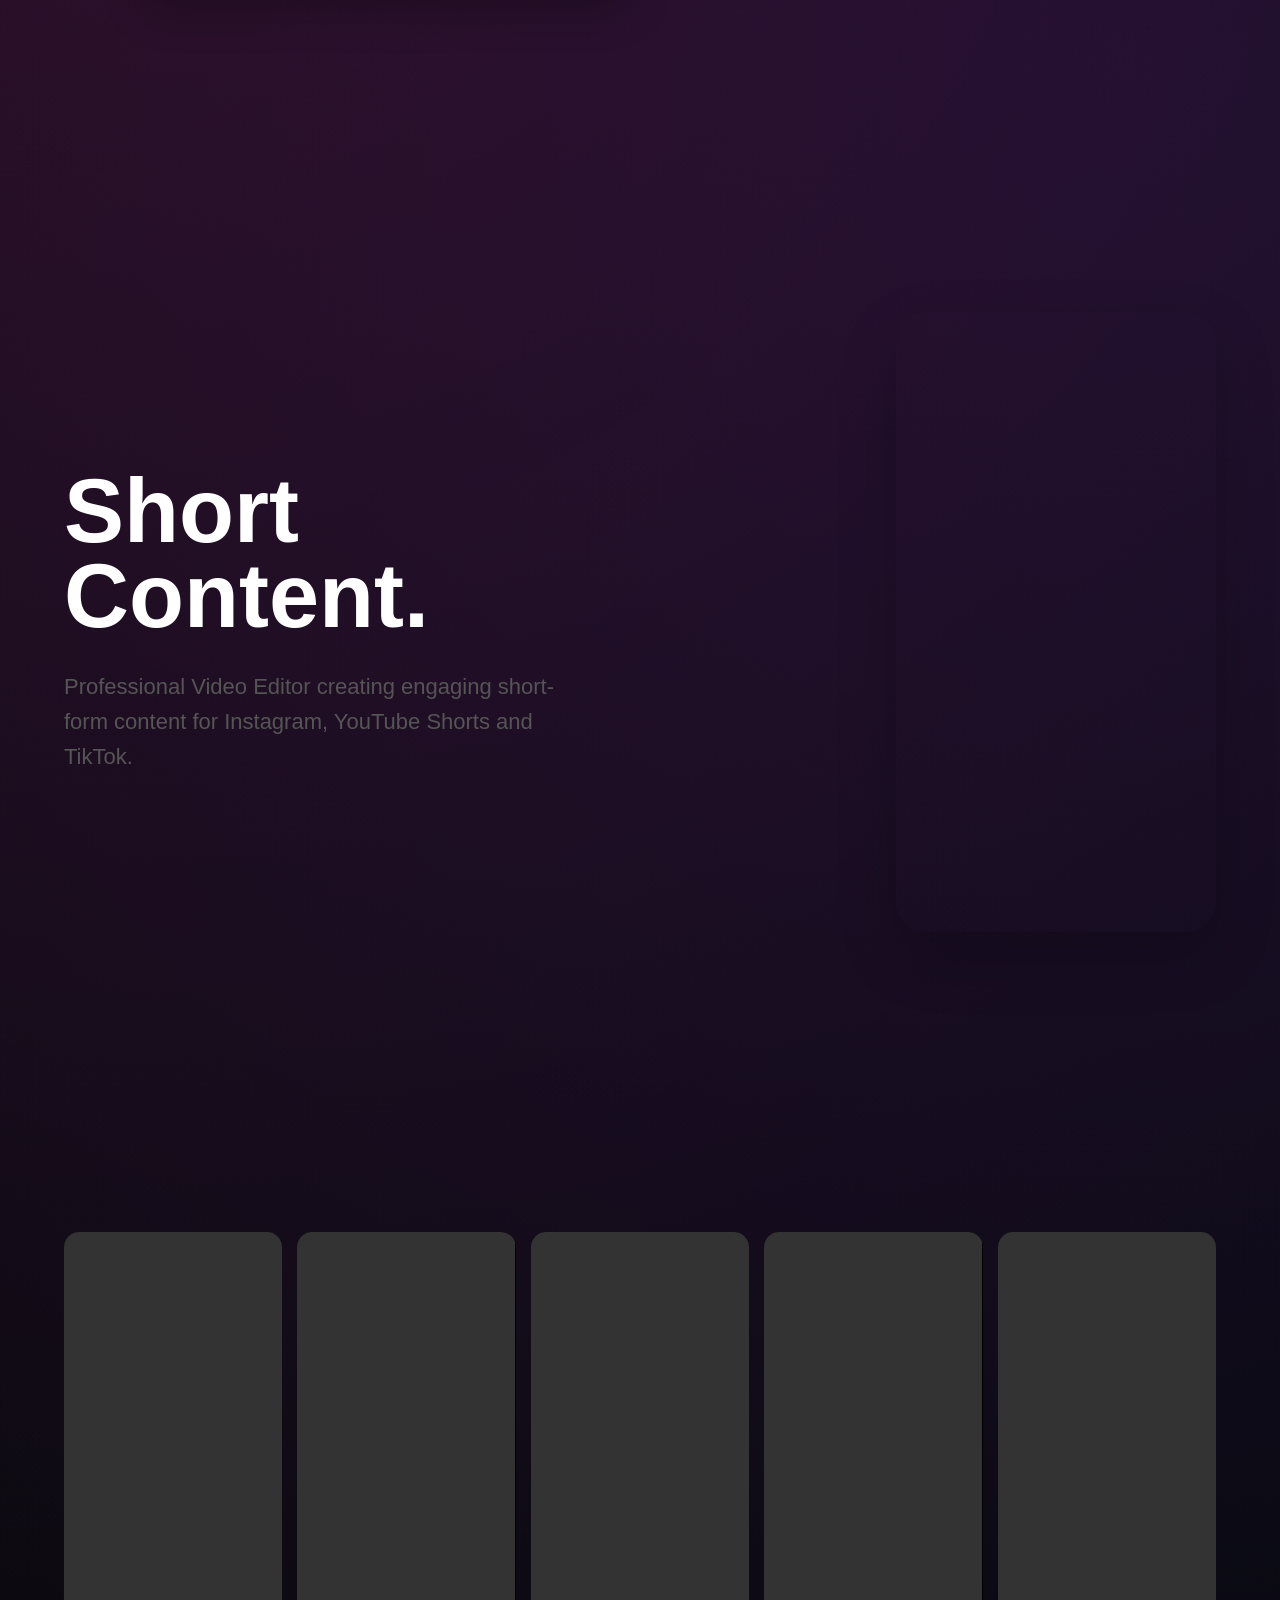
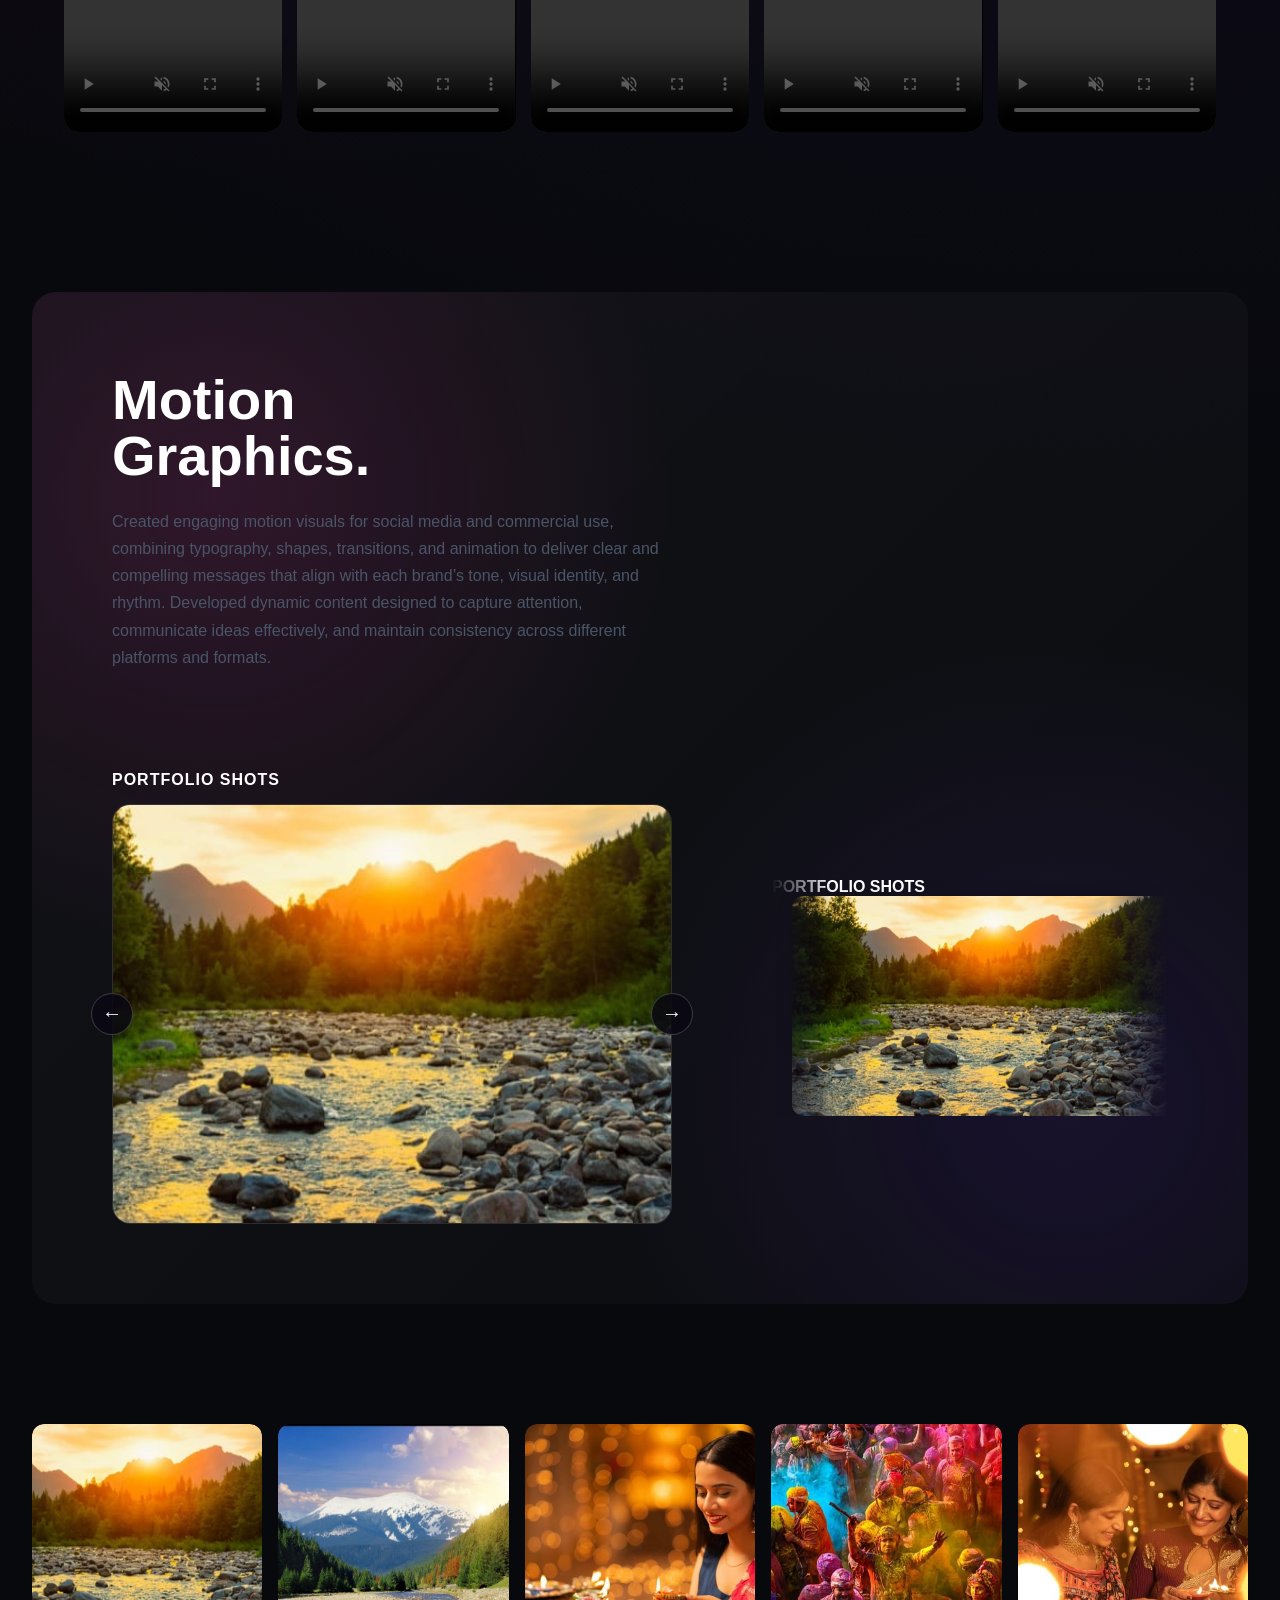
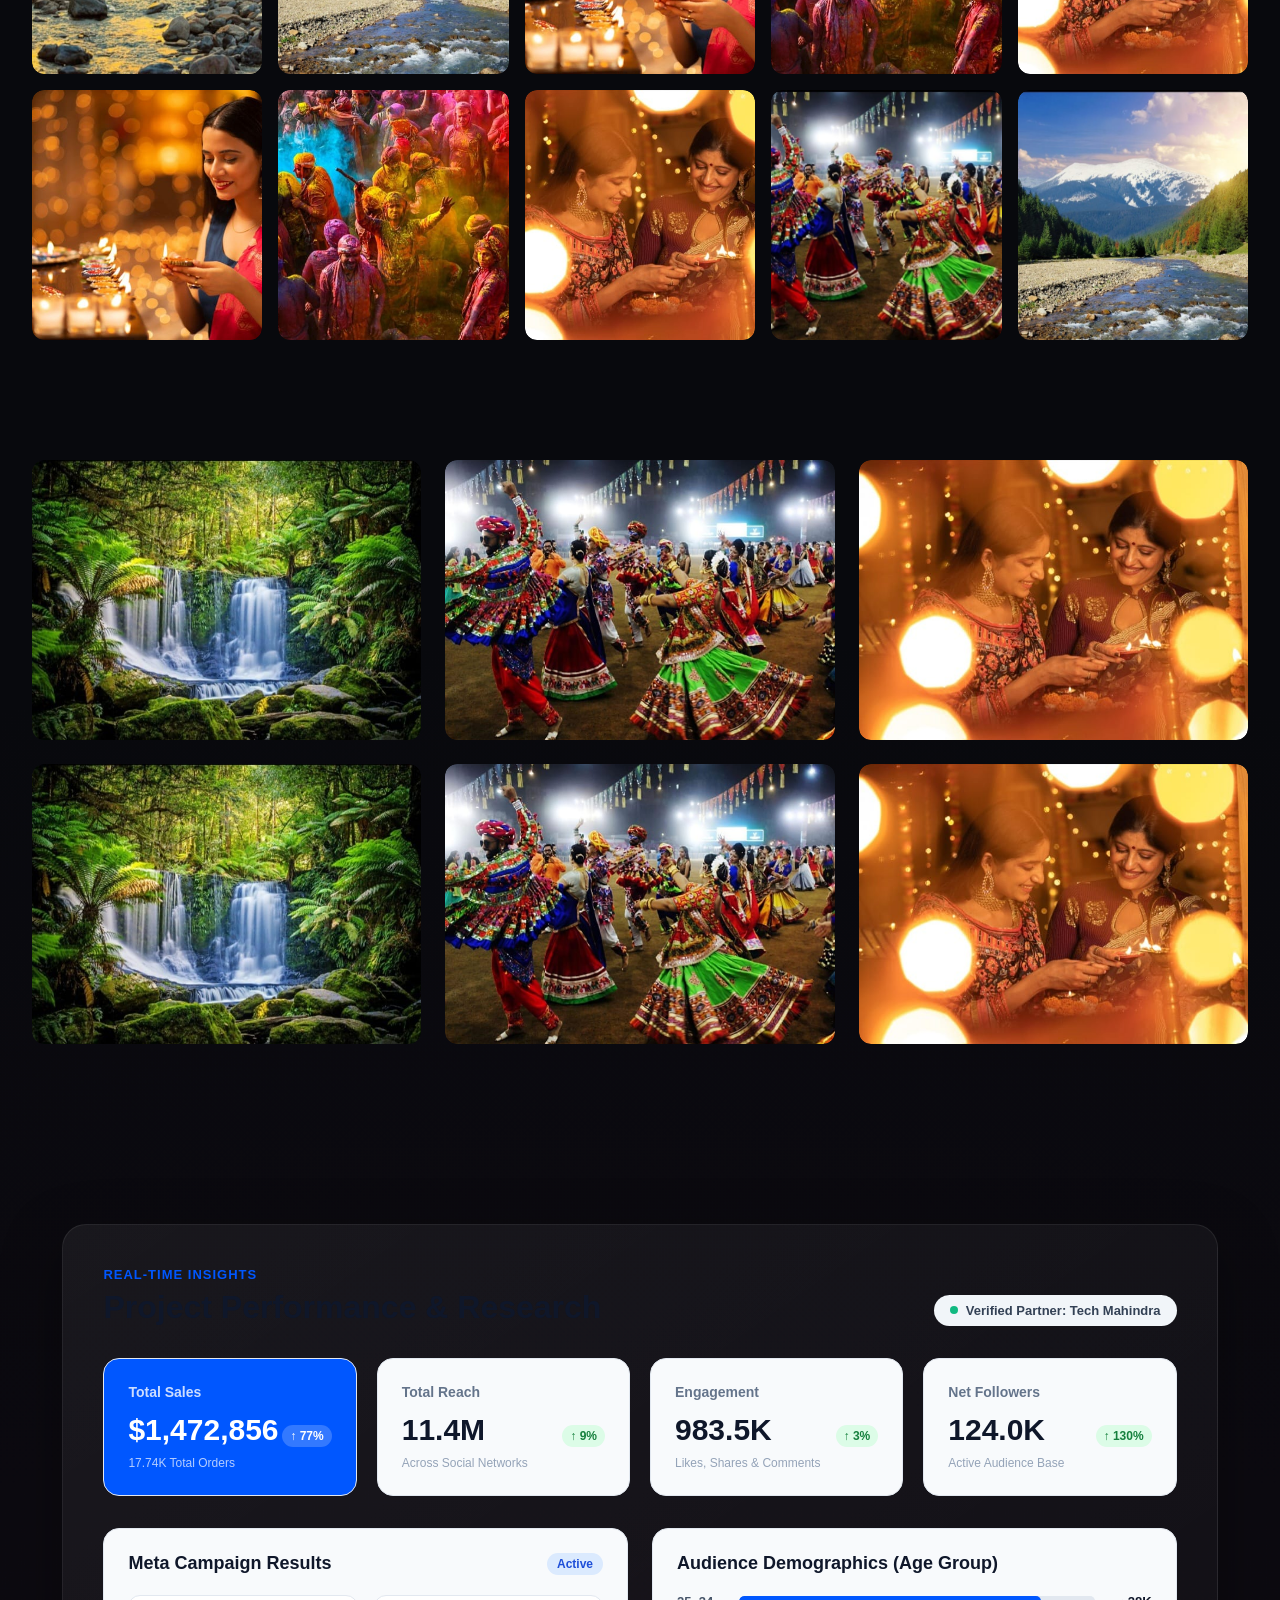
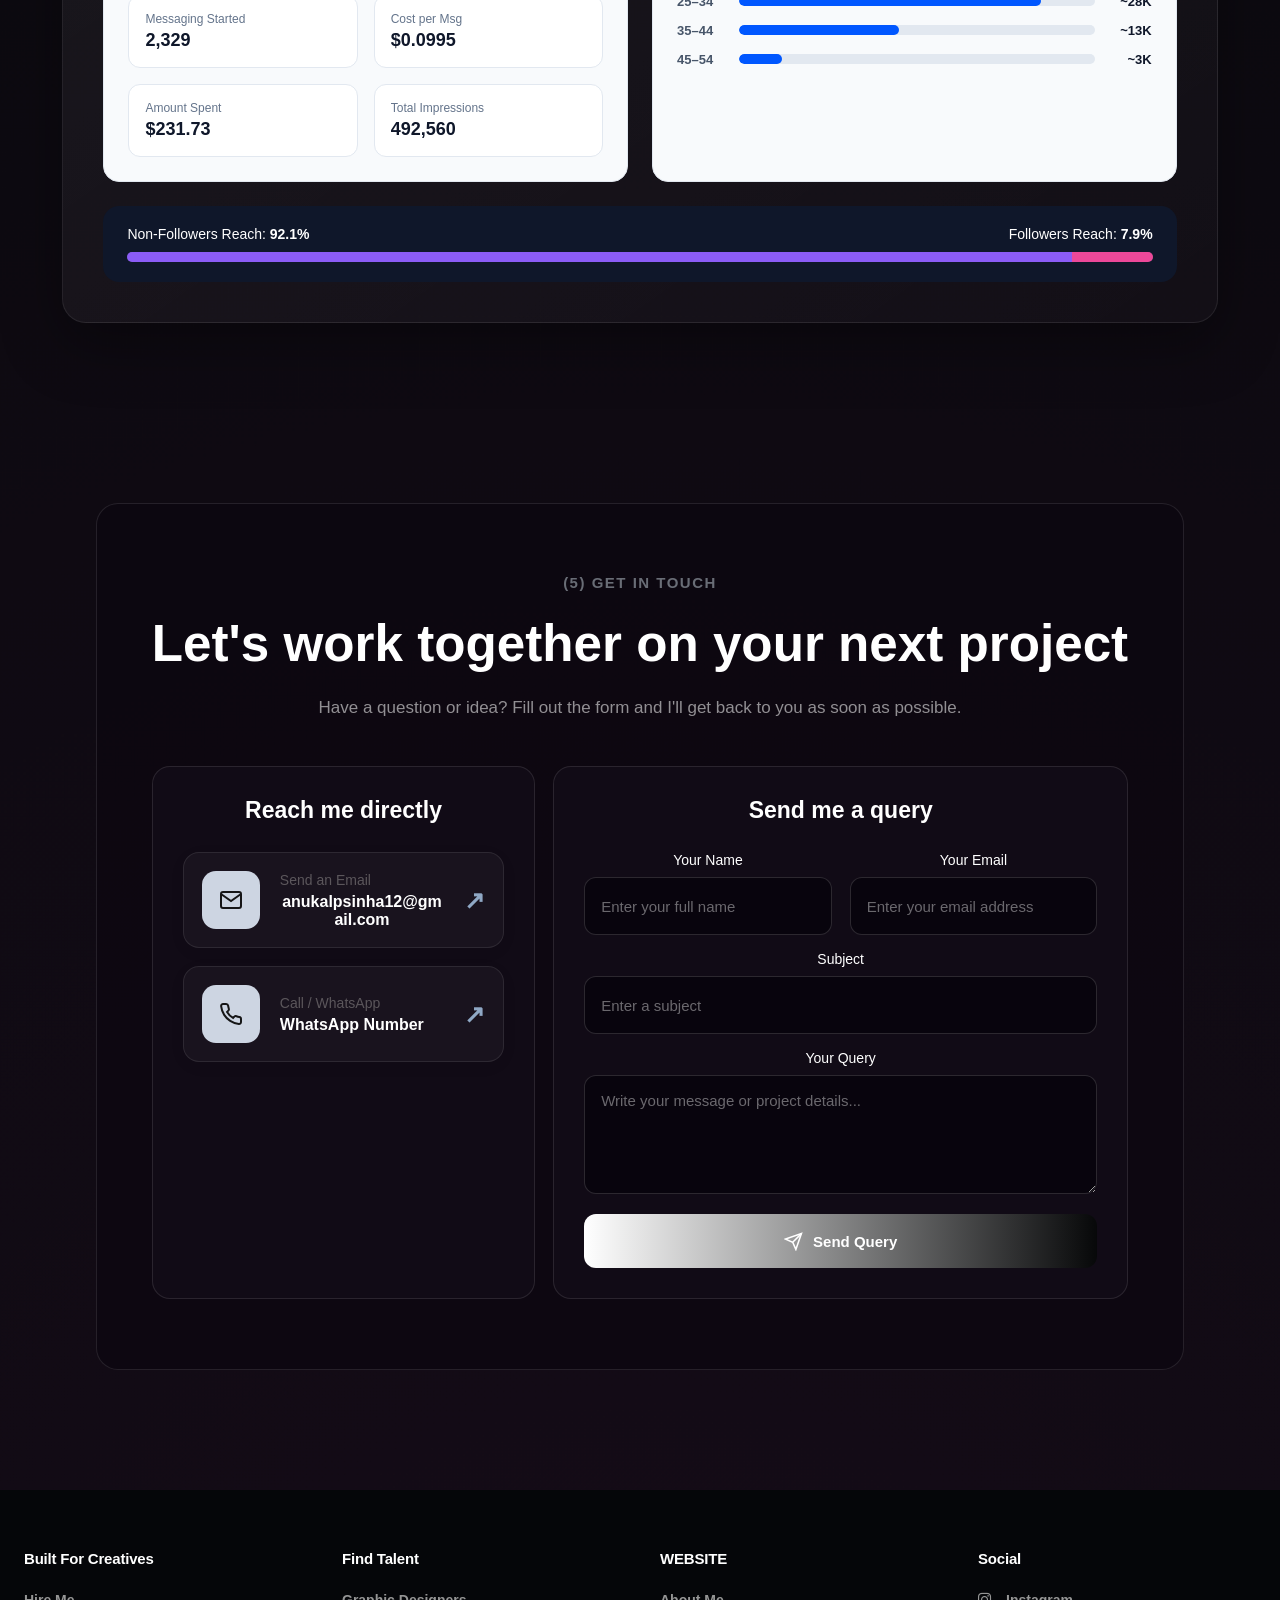
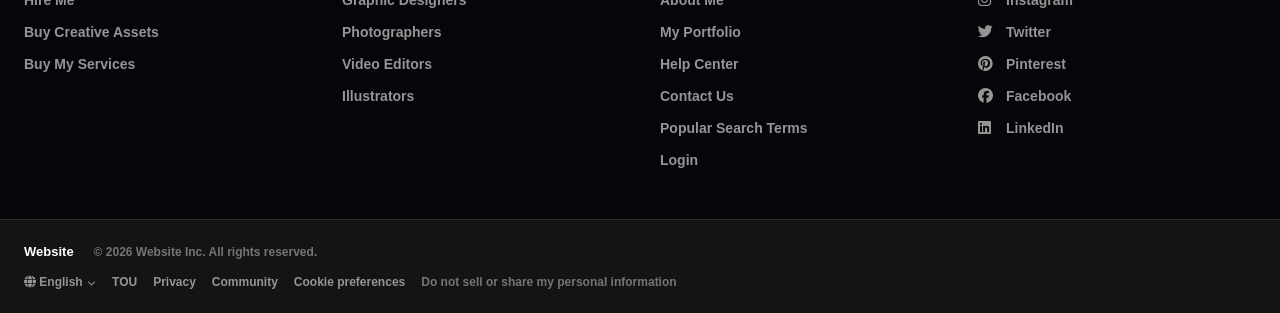
==== commit 7556cfc1: "login page added" ====
--- a/index.html
+++ b/index.html
@@ -153,7 +153,7 @@
     
     <!-- Experience Card 1 -->
     <div class="bh-exp-card">
-      <div class="exp-card-badge">(2)</div>
+      
       <h3 class="exp-company">Kasoem Group</h3>
       <span class="exp-timeline">September 2023 - September 2024 | Graphic Designer</span>
       <p class="exp-desc">
@@ -163,7 +163,7 @@
 
     <!-- Experience Card 2 -->
     <div class="bh-exp-card">
-      <div class="exp-card-badge">(3)</div>
+      
       <h3 class="exp-company">KPURI</h3>
       <span class="exp-timeline">August 2024 - December 2024 | Freelance Videographer / Editor</span>
       <p class="exp-desc">
@@ -173,7 +173,7 @@
 
     <!-- Experience Card 3 -->
     <div class="bh-exp-card">
-      <div class="exp-card-badge">(4)</div>
+      
       <h3 class="exp-company">Putih Agency</h3>
       <span class="exp-timeline">January 2025 - January 2026 | Senior Videographer / Editor</span>
       <p class="exp-desc">
@@ -285,10 +285,41 @@
         and compelling messages that align with each brand’s tone,
          visual identity, and rhythm. Developed dynamic content designed to capture attention, 
         communicate ideas effectively, and maintain consistency across different platforms and formats.</p>
+
+        
     </div>
     
  <br>
-    <h4>PORTFOLIO SHOTS</h4> 
+   <div class="portfolio-slider">
+
+  <h4>PORTFOLIO SHOTS</h4>
+
+  <div class="portfolio-image-area">
+
+    <!-- Previous button -->
+    <button id="prevBtn" class="slider-btn slider-prev" type="button">
+      ←
+    </button>
+
+    <!-- Image -->
+    <div class="portfolio-image-wrapper">
+      <img
+        id="portfolioImage"
+        src="assest/img1.jpeg"
+        alt="Portfolio Work"
+      >
+    </div>
+
+    <!-- Next button -->
+    <button id="nextBtn" class="slider-btn slider-next" type="button">
+      →
+    </button>
+
+  </div>
+
+  
+
+</div>
   <!-- 3D Perspective Wrapper -->
   <div class="bh-scroll-track-wrapper">
     <!-- Scrolling Track Container -->
@@ -308,8 +339,6 @@
      
   </div>
   
-
-        <div class="card-overlay-title">THE LOUVRE DI PARIS</div>
       </div>
     </div>
   </div>
@@ -338,16 +367,7 @@
     <div class="grid-card"><img src="assest/img5.jpeg" alt="Sacha Inchi Oil 3"></div>
   </div>
 
-</section>
-
-    <!-- Row 3: Grid Projects Showcase -->
-    <div class="projects-vertical-grid">
-      <div class="grid-card"><img src="assest/img6.jpeg" alt="Pake kartu biasa"></div>
-      <div class="grid-card"><img src="assest/img1.jpeg" alt="Foto"></div>
-      <div class="grid-card"><img src="assest/img4.jpeg" alt="When Traveling"></div>
-      <div class="grid-card"><img src="assest/img1.jpeg" alt="SIM Card"></div>
-    </div>
-  </section>
+
 <!-- ==========================================================
      PERFORMANCE & ANALYTICS DASHBOARD SECTION
      ========================================================== -->
@@ -486,8 +506,8 @@
 <!-- ==========================================================
        CONTACT ME SECTION (Place directly above <footer>)
        ========================================================== -->
-  <section class="bh-contact-section reveal" id="contact">
-  <div class="bh-contact-container">
+  
+  <div class="bh-contact-container" id="contact">
 
     <span class="contact-badge">(5) Get In Touch</span>
 
@@ -642,7 +662,7 @@
     </div>
 
   </div>
-</section>
+
 
 
   <!-- 5. FIXED BOTTOM HIRING TOAST -->
--- a/main.css
+++ b/main.css
@@ -1191,7 +1191,7 @@
 
 /* Outer Side Container to handle 3D depth */
 .bh-motion-preview-side {
-  perspective: 1500px; /* Gives realistic 3D distance */
+  perspective: 500px; /* Gives realistic 3D distance */
 }
 
 /* The Main Card Box */
@@ -2538,5 +2538,111 @@
 
 
 
-
-
+.portfolio-slider {
+  width: 560px;
+}
+
+.portfolio-slider h4 {
+  color: #fff;
+  font-size: 16px;
+  margin-bottom: 15px;
+  letter-spacing: 1px;
+}
+
+/* Image + buttons */
+.portfolio-image-area {
+  position: relative;
+
+  display: flex;
+  align-items: center;
+  justify-content: center;
+}
+
+/* Image */
+.portfolio-image-wrapper {
+  width: 100%;
+  height: 420px;
+
+  overflow: hidden;
+  border-radius: 18px;
+
+  border: 1px solid rgba(255, 255, 255, 0.12);
+}
+
+.portfolio-image-wrapper img {
+  width: 100%;
+  height: 100%;
+
+  display: block;
+
+  object-fit: cover;
+
+  transition: opacity 0.25s ease;
+}
+
+
+/* =================================
+   SIDE BUTTONS
+================================= */
+
+.slider-btn {
+  position: absolute;
+
+  top: 50%;
+  transform: translateY(-50%);
+
+  width: 42px;
+  height: 42px;
+
+  display: flex;
+  align-items: center;
+  justify-content: center;
+
+  border: 1px solid rgba(255, 255, 255, 0.2);
+  border-radius: 50%;
+
+  background: rgba(10, 8, 18, 0.85);
+  backdrop-filter: blur(0px);
+
+  color: #fff;
+
+  font-size: 20px;
+
+  cursor: pointer;
+
+  z-index: 5;
+
+  transition: all 0.3s ease;
+}
+
+.slider-btn:hover {
+  background: #222126;
+  border-color: #161618;
+
+  box-shadow: 0 0 20px rgba(108, 53, 255, 0.5);
+}
+
+
+/* Previous */
+.slider-prev {
+  left: -21px;
+}
+
+
+/* Next */
+.slider-next {
+  right: -21px;
+}
+
+
+/* Counter */
+.image-counter {
+  margin-top: 12px;
+
+  text-align: center;
+
+  color: rgba(255, 255, 255, 0.55);
+
+  font-size: 13px;
+}
+
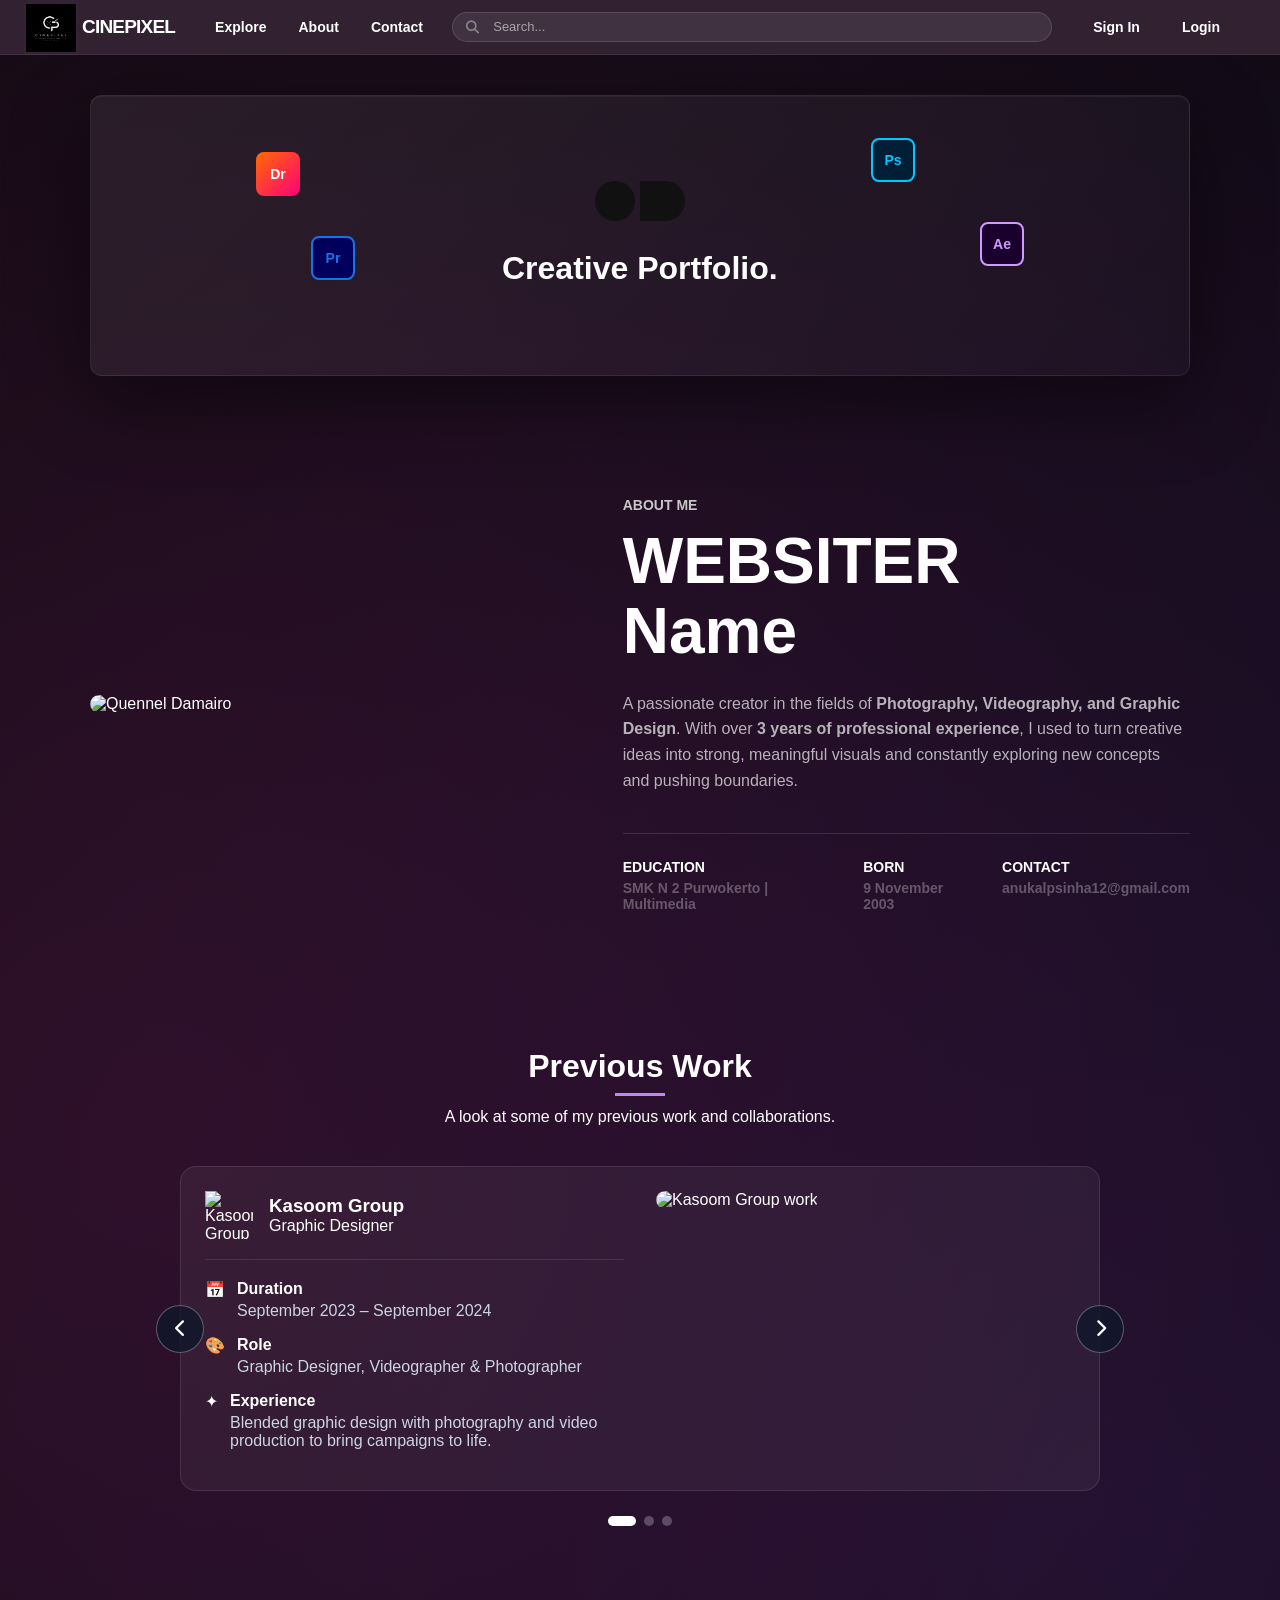
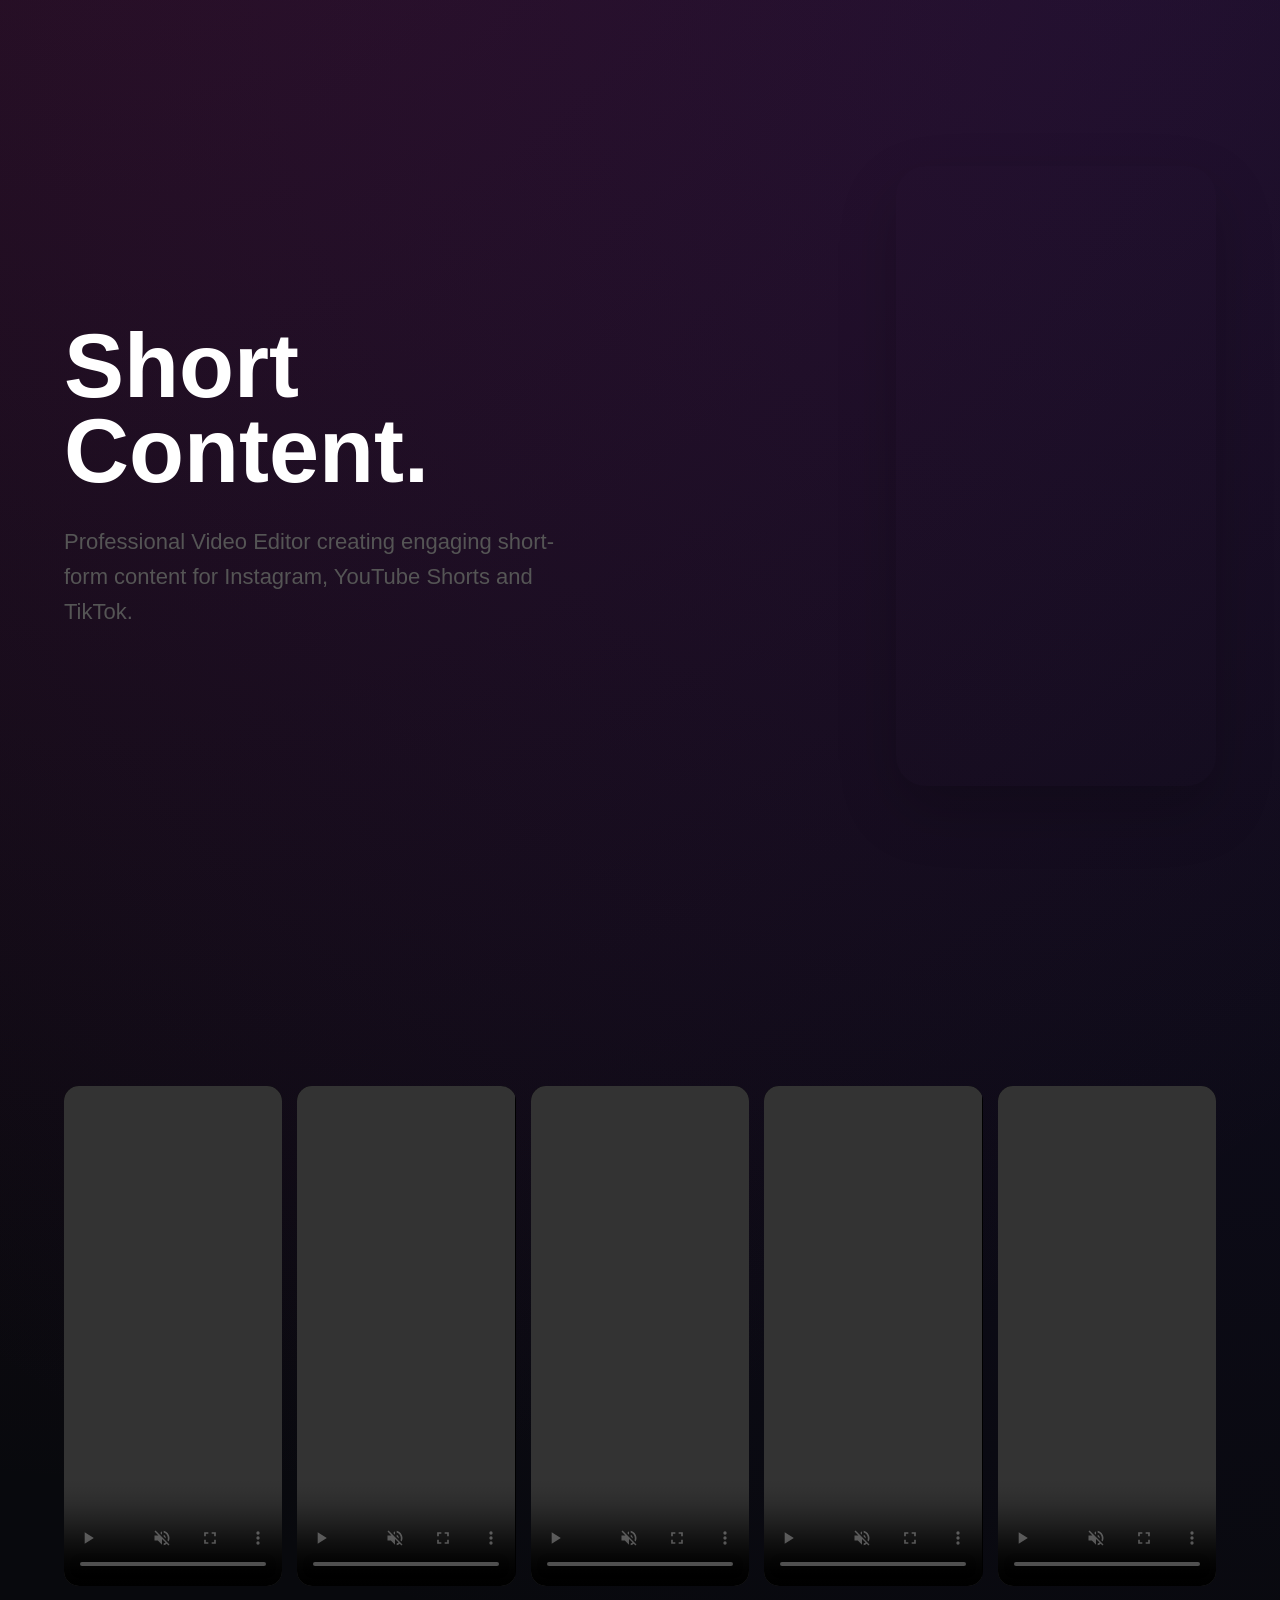
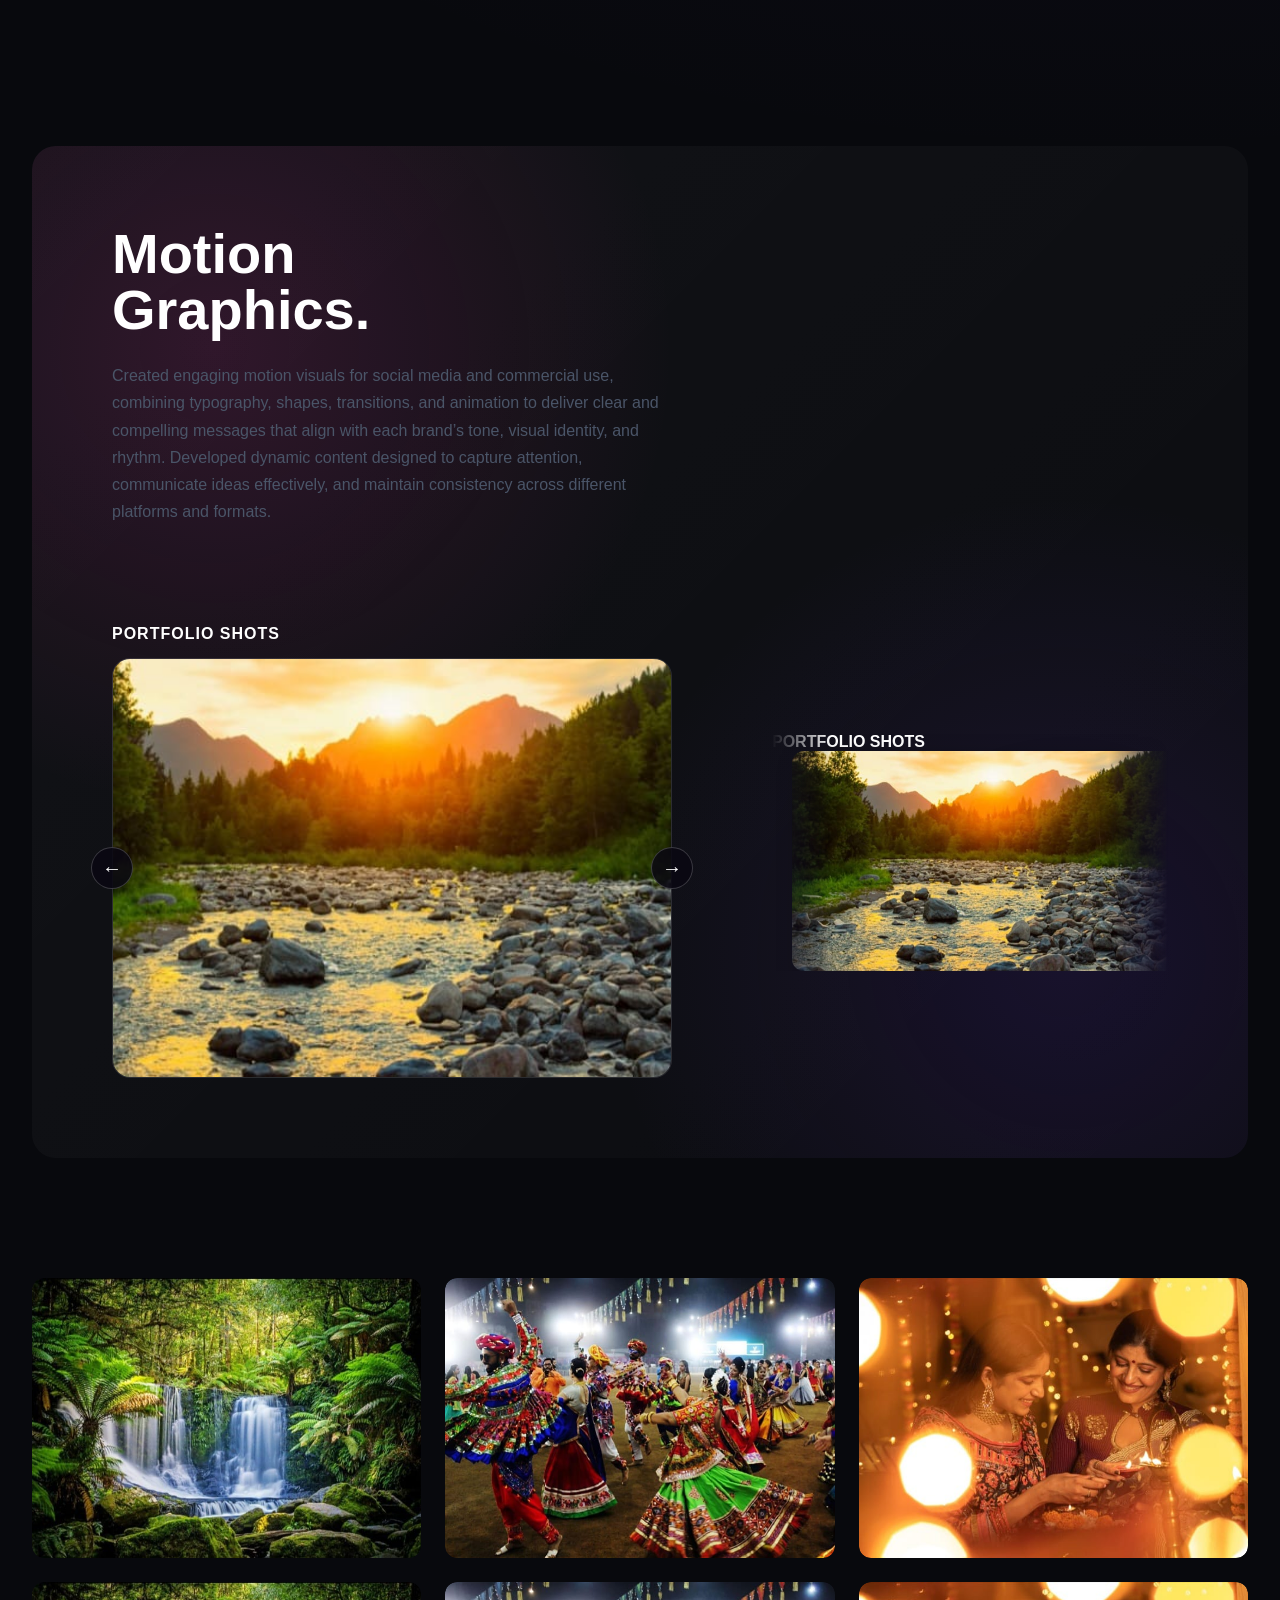
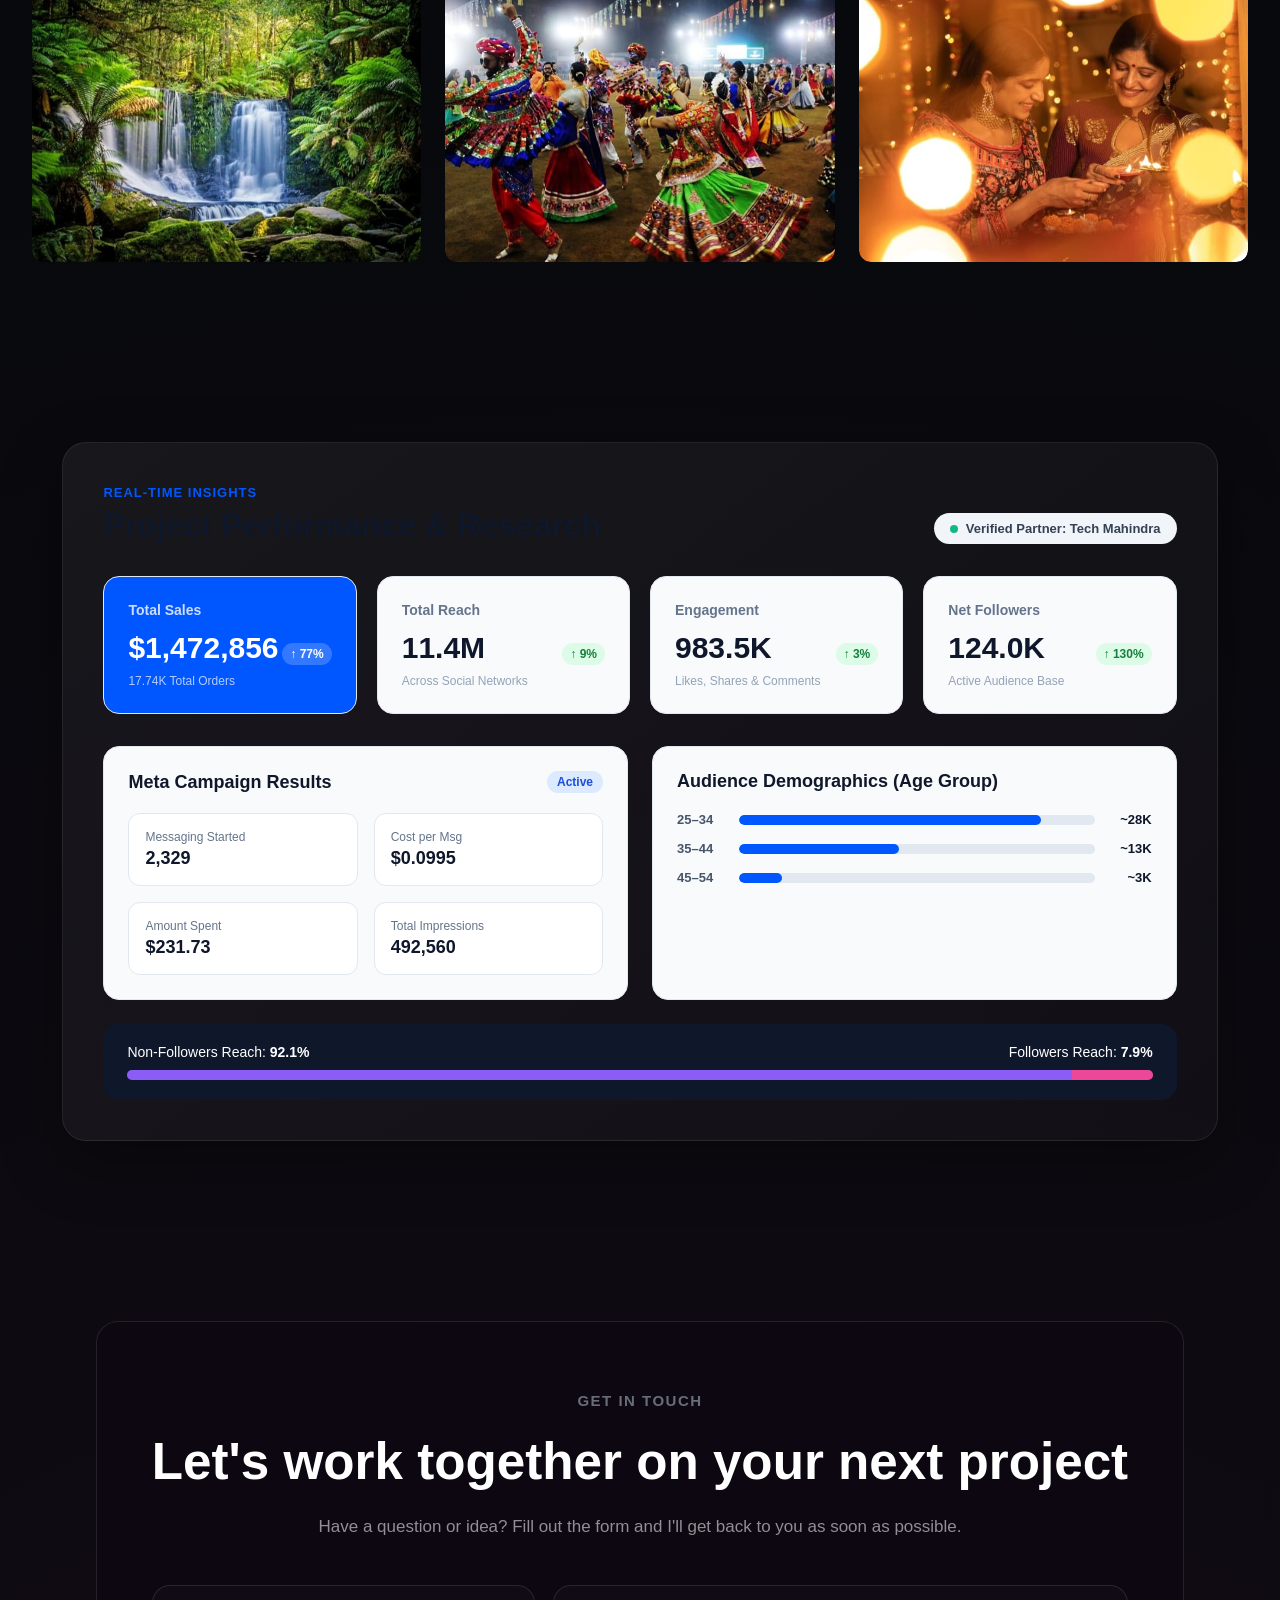
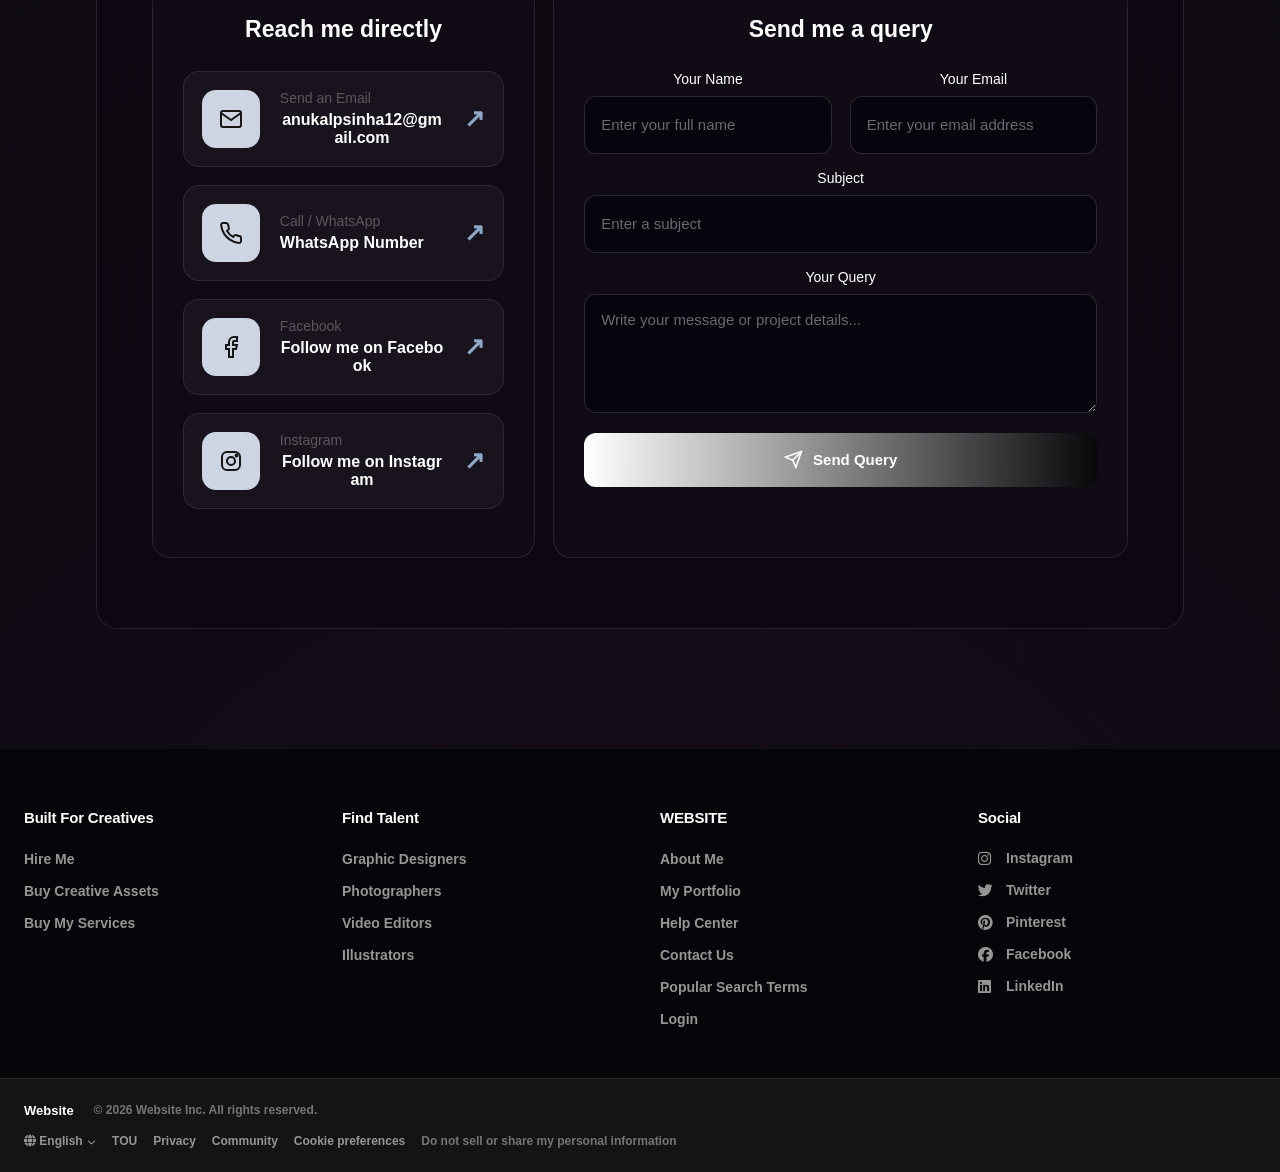
==== commit 829ec331: "some changes done" ====
--- a/index.html
+++ b/index.html
@@ -6,7 +6,7 @@
     <link rel="stylesheet" href="https://cdnjs.cloudflare.com/ajax/libs/font-awesome/6.4.0/css/all.min.css">
     <link href="https://fonts.googleapis.com/css2?family=Inter:wght@400;500;600;700;900&display=swap" rel="stylesheet">
     <link rel="stylesheet" href="main.css">
-    <!-- <link rel="stylesheet" href="test.css"> -->
+    <link rel="stylesheet" href="previousWork.css">
 
     <title>Cinepixel</title>
 </head>
@@ -141,48 +141,171 @@
       </div>
     </div>
      <br><br>
-<!-- Work Experience -->
-<section class="bh-experience-section">
-  <!-- Centered Heading Header -->
-  <div class="bh-exp-header">
-    <h1 class="exp-huge-heading">Work Experience</h1>
-  </div>
-
-  <!-- Cards Container in Row Grid -->
-  <div class="bh-exp-row-grid">
-    
-    <!-- Experience Card 1 -->
-    <div class="bh-exp-card">
-      
-      <h3 class="exp-company">Kasoem Group</h3>
-      <span class="exp-timeline">September 2023 - September 2024 | Graphic Designer</span>
-      <p class="exp-desc">
-        Sometimes stepping in as Videographer & Photographer. Here I blended design with storytelling. Not just visuals on paper, but full experiences — from graphics to photo and video productions that brought campaigns to life.
-      </p>
-    </div>
-
-    <!-- Experience Card 2 -->
-    <div class="bh-exp-card">
-      
-      <h3 class="exp-company">KPURI</h3>
-      <span class="exp-timeline">August 2024 - December 2024 | Freelance Videographer / Editor</span>
-      <p class="exp-desc">
-        Contributed to nationwide campaigns by handling video production end-to-end — from capturing the essence of events, color grading for consistency, to editing impactful final cuts.
-      </p>
-    </div>
-
-    <!-- Experience Card 3 -->
-    <div class="bh-exp-card">
-      
-      <h3 class="exp-company">Putih Agency</h3>
-      <span class="exp-timeline">January 2025 - January 2026 | Senior Videographer / Editor</span>
-      <p class="exp-desc">
-        Leading the creative flow of video production — from supervising editors to ensuring every final cut delivers impact and clarity.
-      </p>
+
+  </section>
+
+
+<!-- Previous Work Section -->
+<section class="pw-section">
+  <div class="pw-container">
+
+    <div class="pw-header">
+      <h2>Previous Work</h2>
+      <div class="pw-underline"></div>
+      <p>A look at some of my previous work and collaborations.</p>
+    </div>
+
+    <!-- Slider -->
+    <div class="pw-slider">
+
+      <!-- Previous Button -->
+      <button type="button" class="pw-nav pw-prev" id="pwPrevBtn" aria-label="Previous work">
+        <i class="fa-solid fa-chevron-left"></i>
+      </button>
+
+      <!-- WORK 1 -->
+      <div class="pw-card pw-work active">
+        <div class="pw-card-left">
+          <div class="pw-client-header">
+            <img src="assets/work1-logo.png" alt="Kasoom Group" class="pw-client-logo">
+            <div class="pw-client-info">
+              <h3>Kasoom Group</h3>
+              <span class="pw-location-tag">Graphic Designer</span>
+            </div>
+          </div>
+          <div class="pw-divider"></div>
+          <div class="pw-details-list">
+            <div class="pw-detail-item">
+              <div class="pw-detail-icon">📅</div>
+              <div class="pw-detail-content">
+                <h4>Duration</h4>
+                <p>September 2023 – September 2024</p>
+              </div>
+            </div>
+            <div class="pw-detail-item">
+              <div class="pw-detail-icon">🎨</div>
+              <div class="pw-detail-content">
+                <h4>Role</h4>
+                <p>Graphic Designer, Videographer & Photographer</p>
+              </div>
+            </div>
+            <div class="pw-detail-item">
+              <div class="pw-detail-icon">✦</div>
+              <div class="pw-detail-content">
+                <h4>Experience</h4>
+                <p>Blended graphic design with photography and video production to bring campaigns to life.</p>
+              </div>
+            </div>
+          </div>
+        </div>
+        <div class="pw-card-right">
+          <div class="pw-image-wrapper">
+            <img src="assets/work1.jpg" alt="Kasoom Group work">
+          </div>
+        </div>
+      </div>
+
+      <!-- WORK 2 -->
+      <div class="pw-card pw-work">
+        <div class="pw-card-left">
+          <div class="pw-client-header">
+            <img src="assets/work2-logo.png" alt="KPURI" class="pw-client-logo">
+            <div class="pw-client-info">
+              <h3>KPURI</h3>
+              <span class="pw-location-tag">Freelance Videographer / Editor</span>
+            </div>
+          </div>
+          <div class="pw-divider"></div>
+          <div class="pw-details-list">
+            <div class="pw-detail-item">
+              <div class="pw-detail-icon">📅</div>
+              <div class="pw-detail-content">
+                <h4>Duration</h4>
+                <p>August 2024 – December 2024</p>
+              </div>
+            </div>
+            <div class="pw-detail-item">
+              <div class="pw-detail-icon">🎥</div>
+              <div class="pw-detail-content">
+                <h4>Role</h4>
+                <p>Videographer & Video Editor</p>
+              </div>
+            </div>
+            <div class="pw-detail-item">
+              <div class="pw-detail-icon">✦</div>
+              <div class="pw-detail-content">
+                <h4>Experience</h4>
+                <p>Worked on nationwide campaigns, handling video production, color grading and final editing.</p>
+              </div>
+            </div>
+          </div>
+        </div>
+        <div class="pw-card-right">
+          <div class="pw-image-wrapper">
+            <img src="assets/work2.jpg" alt="KPURI work">
+          </div>
+        </div>
+      </div>
+
+      <!-- WORK 3 -->
+      <div class="pw-card pw-work">
+        <div class="pw-card-left">
+          <div class="pw-client-header">
+            <img src="assets/work3-logo.png" alt="Putih Agency" class="pw-client-logo">
+            <div class="pw-client-info">
+              <h3>Putih Agency</h3>
+              <span class="pw-location-tag">Senior Videographer / Editor</span>
+            </div>
+          </div>
+          <div class="pw-divider"></div>
+          <div class="pw-details-list">
+            <div class="pw-detail-item">
+              <div class="pw-detail-icon">📅</div>
+              <div class="pw-detail-content">
+                <h4>Duration</h4>
+                <p>January 2025 – January 2026</p>
+              </div>
+            </div>
+            <div class="pw-detail-item">
+              <div class="pw-detail-icon">🎬</div>
+              <div class="pw-detail-content">
+                <h4>Role</h4>
+                <p>Senior Videographer & Editor</p>
+              </div>
+            </div>
+            <div class="pw-detail-item">
+              <div class="pw-detail-icon">✦</div>
+              <div class="pw-detail-content">
+                <h4>Experience</h4>
+                <p>Led the creative flow of video production, supervising editors and ensuring quality, impact and clarity.</p>
+              </div>
+            </div>
+          </div>
+        </div>
+        <div class="pw-card-right">
+          <div class="pw-image-wrapper">
+            <img src="assets/work3.jpg" alt="Putih Agency work">
+          </div>
+        </div>
+      </div>
+
+      <!-- Next Button -->
+      <button type="button" class="pw-nav pw-next" id="pwNextBtn" aria-label="Next work">
+        <i class="fa-solid fa-chevron-right"></i>
+      </button>
+
+    </div>
+
+    <!-- Page indicator -->
+    <div class="pw-pagination">
+      <span class="pw-page active"></span>
+      <span class="pw-page"></span>
+      <span class="pw-page"></span>
     </div>
 
   </div>
 </section>
+
   </section>
  <section class="hero" id="id-explore">
 
@@ -236,7 +359,7 @@
 <section class="video-gallery">
 
     <div class="video-card">
-        <video autoplay muted loop playsinline controls>
+        <video  muted loop playsinline controls>
             <source src="assest/vi1.mp4">
         </video>
     </div>
@@ -344,7 +467,7 @@
   </div>
 
   <!-- ROW 3: 5-COLUMN CONTINUOUS VERTICAL GRID -->
-  <div class="bh-five-column-showcase reveal">
+  <!-- <div class="bh-five-column-showcase reveal">
     <div class="grid-card"><img src="assest/img1.jpeg" alt="Pake kartu biasa"></div>
     <div class="grid-card"><img src="assest/img10.jpeg" alt="Foto"></div>
     <div class="grid-card"><img src="assest/img7.jpeg" alt="When Traveling"></div>
@@ -355,7 +478,7 @@
     <div class="grid-card"><img src="assest/img5.jpeg" alt="Extra Card"></div>
     <div class="grid-card"><img src="assest/img8.jpeg" alt="SIM Card"></div>
     <div class="grid-card"><img src="assest/img10.jpeg" alt="Extra Card"></div>
-  </div>
+  </div> -->
 
   <!-- ROW 4: 3-COLUMN PACKAGING SHOWCASE -->
   <div class="bh-triple-column-showcase reveal">
@@ -509,7 +632,7 @@
   
   <div class="bh-contact-container" id="contact">
 
-    <span class="contact-badge">(5) Get In Touch</span>
+    <span class="contact-badge">Get In Touch</span>
 
     <h2 class="contact-heading">
       Let's work together on your next project
@@ -579,6 +702,55 @@
           <div class="card-arrow">↗</div>
         </a>
 
+<!-- Facebook Card -->
+<a
+  href="https://www.facebook.com/share/14mxtFLh46y/?mibextid=wwXIfr"
+  target="_blank"
+  rel="noopener noreferrer"
+  class="contact-card facebook-card"
+>
+  <div class="card-icon">
+    <svg width="24" height="24" viewBox="0 0 24 24"
+      fill="none" stroke="currentColor" stroke-width="2">
+      <path d="M18 2h-3a5 5 0 0 0-5 5v3H7v4h3v8h4v-8h3l1-4h-4V7a1 1 0 0 1 1-1h3z"></path>
+    </svg>
+  </div>
+
+  <div class="card-info">
+    <span class="card-label">Facebook</span>
+    <span class="card-value">Follow me on Facebook</span>
+  </div>
+
+  <div class="card-arrow">↗</div>
+</a>
+
+
+<!-- Instagram Card -->
+<a
+  href="https://www.instagram.com/cinepixel_media?igsh=Ymh1c3lqYWtrNjZx&utm_source=qr"
+  target="_blank"
+  rel="noopener noreferrer"
+  class="contact-card instagram-card"
+>
+  <div class="card-icon">
+    <svg width="24" height="24" viewBox="0 0 24 24"
+      fill="none" stroke="currentColor" stroke-width="2">
+      <rect x="3" y="3" width="18" height="18" rx="5"></rect>
+      <circle cx="12" cy="12" r="4"></circle>
+      <circle cx="17.5" cy="6.5" r="1"></circle>
+    </svg>
+  </div>
+
+  <div class="card-info">
+    <span class="card-label">Instagram</span>
+    <span class="card-value">Follow me on Instagram</span>
+  </div>
+
+  <div class="card-arrow">↗</div>
+</a>
+
+
+
       </div>
 
 
@@ -755,6 +927,6 @@
   </div>
 </footer>
 <script src="animation.js"></script>
-<!-- <script src="test.js"></script> -->
+<script src="previousWork.js"></script> 
 </body>
 </html>
--- a/main.css
+++ b/main.css
@@ -2646,3 +2646,5 @@
   font-size: 13px;
 }
 
+
+/* for the videos */
--- a/previousWork.css
+++ b/previousWork.css
@@ -0,0 +1,179 @@
+
+
+.pw-container {
+    max-width: 1000px;
+    margin: 0 auto;
+    padding: 20px 40px;
+}
+
+.pw-header {
+    text-align: center;
+    margin-bottom: 40px;
+}
+
+.pw-header h2 {
+    font-size: 2rem;
+    margin-bottom: 8px;
+}
+
+.pw-underline {
+    width: 50px;
+    height: 3px;
+    background: #c084fc;
+    margin: 0 auto 12px;
+}
+
+.pw-slider {
+    position: relative;
+    width: 100%;
+}
+
+/* Hide every work by default */
+.pw-slider .pw-work {
+    display: none;
+    width: 100%;
+}
+
+/* Active card layout */
+.pw-slider .pw-work.active {
+    display: grid;
+    grid-template-columns: 1fr 1fr;
+    gap: 32px;
+    animation: pwSlideIn 0.45s ease;
+}
+
+.pw-card {
+    background: rgba(255, 255, 255, 0.05);
+    border: 1px solid rgba(255, 255, 255, 0.1);
+    border-radius: 16px;
+    padding: 24px;
+}
+
+.pw-client-header {
+    display: flex;
+    align-items: center;
+    gap: 16px;
+}
+
+.pw-client-logo {
+    width: 48px;
+    height: 48px;
+    object-fit: contain;
+}
+
+.pw-divider {
+    height: 1px;
+    background: rgba(255, 255, 255, 0.1);
+    margin: 20px 0;
+}
+
+.pw-detail-item {
+    display: flex;
+    gap: 12px;
+    margin-bottom: 16px;
+}
+
+.pw-detail-content h4 {
+    margin: 0 0 4px 0;
+}
+
+.pw-detail-content p {
+    margin: 0;
+    color: #cbd5e1;
+}
+
+.pw-image-wrapper {
+    width: 100%;
+    height: 100%;
+    min-height: 250px;
+}
+
+.pw-image-wrapper img {
+    width: 100%;
+    height: 100%;
+    object-fit: cover;
+    border-radius: 12px;
+}
+
+@keyframes pwSlideIn {
+    from {
+        opacity: 0;
+        transform: translateX(20px);
+    }
+    to {
+        opacity: 1;
+        transform: translateX(0);
+    }
+}
+
+/* Fix Button Overlap & Clickability */
+.pw-nav {
+    position: absolute;
+    top: 50%;
+    transform: translateY(-50%);
+    width: 48px;
+    height: 48px;
+    border-radius: 50%;
+    border: 1px solid rgba(255, 255, 255, 0.3);
+    background: rgba(15, 23, 42, 0.8);
+    color: white;
+    display: flex;
+    align-items: center;
+    justify-content: center;
+    font-size: 18px;
+    cursor: pointer;
+    z-index: 100; /* Ensure button sits above cards */
+    pointer-events: auto;
+    transition: all 0.2s ease;
+}
+
+.pw-prev {
+    left: -24px;
+}
+
+.pw-next {
+    right: -24px;
+}
+
+.pw-nav:hover {
+    background: #c084fc;
+    color: #0f172a;
+    border-color: #c084fc;
+    box-shadow: 0 0 15px rgba(192, 132, 252, 0.5);
+}
+
+.pw-pagination {
+    display: flex;
+    justify-content: center;
+    align-items: center;
+    gap: 8px;
+    margin-top: 25px;
+}
+
+.pw-page {
+    width: 10px;
+    height: 10px;
+    border-radius: 50%;
+    background: rgba(255, 255, 255, 0.25);
+    transition: all 0.3s ease;
+    cursor: pointer;
+}
+
+.pw-page.active {
+    width: 28px;
+    height: 10px;
+    border-radius: 10px;
+    background: #ffffff;
+}
+
+@media (max-width: 768px) {
+    .pw-slider .pw-work.active {
+        grid-template-columns: 1fr;
+    }
+    .pw-prev {
+        left: 0px;
+    }
+    .pw-next {
+        right: 0px;
+    }
+}
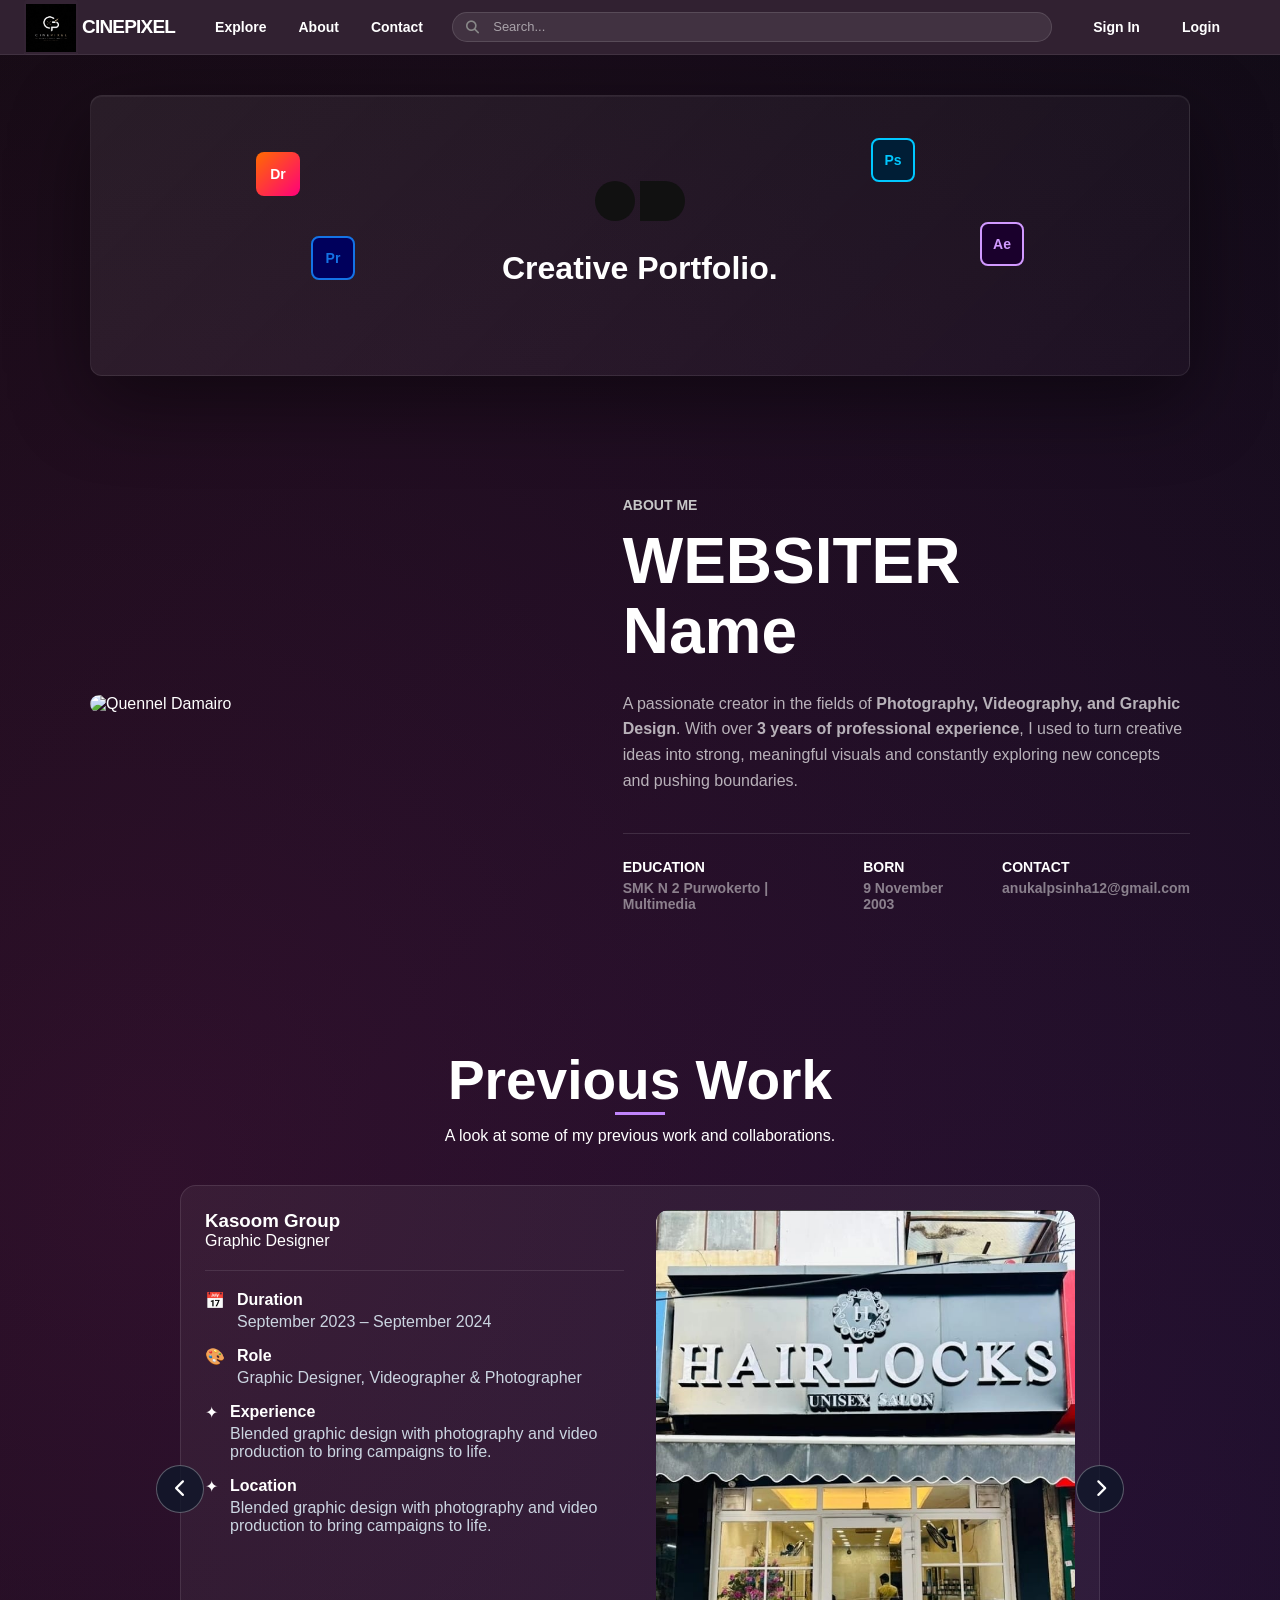
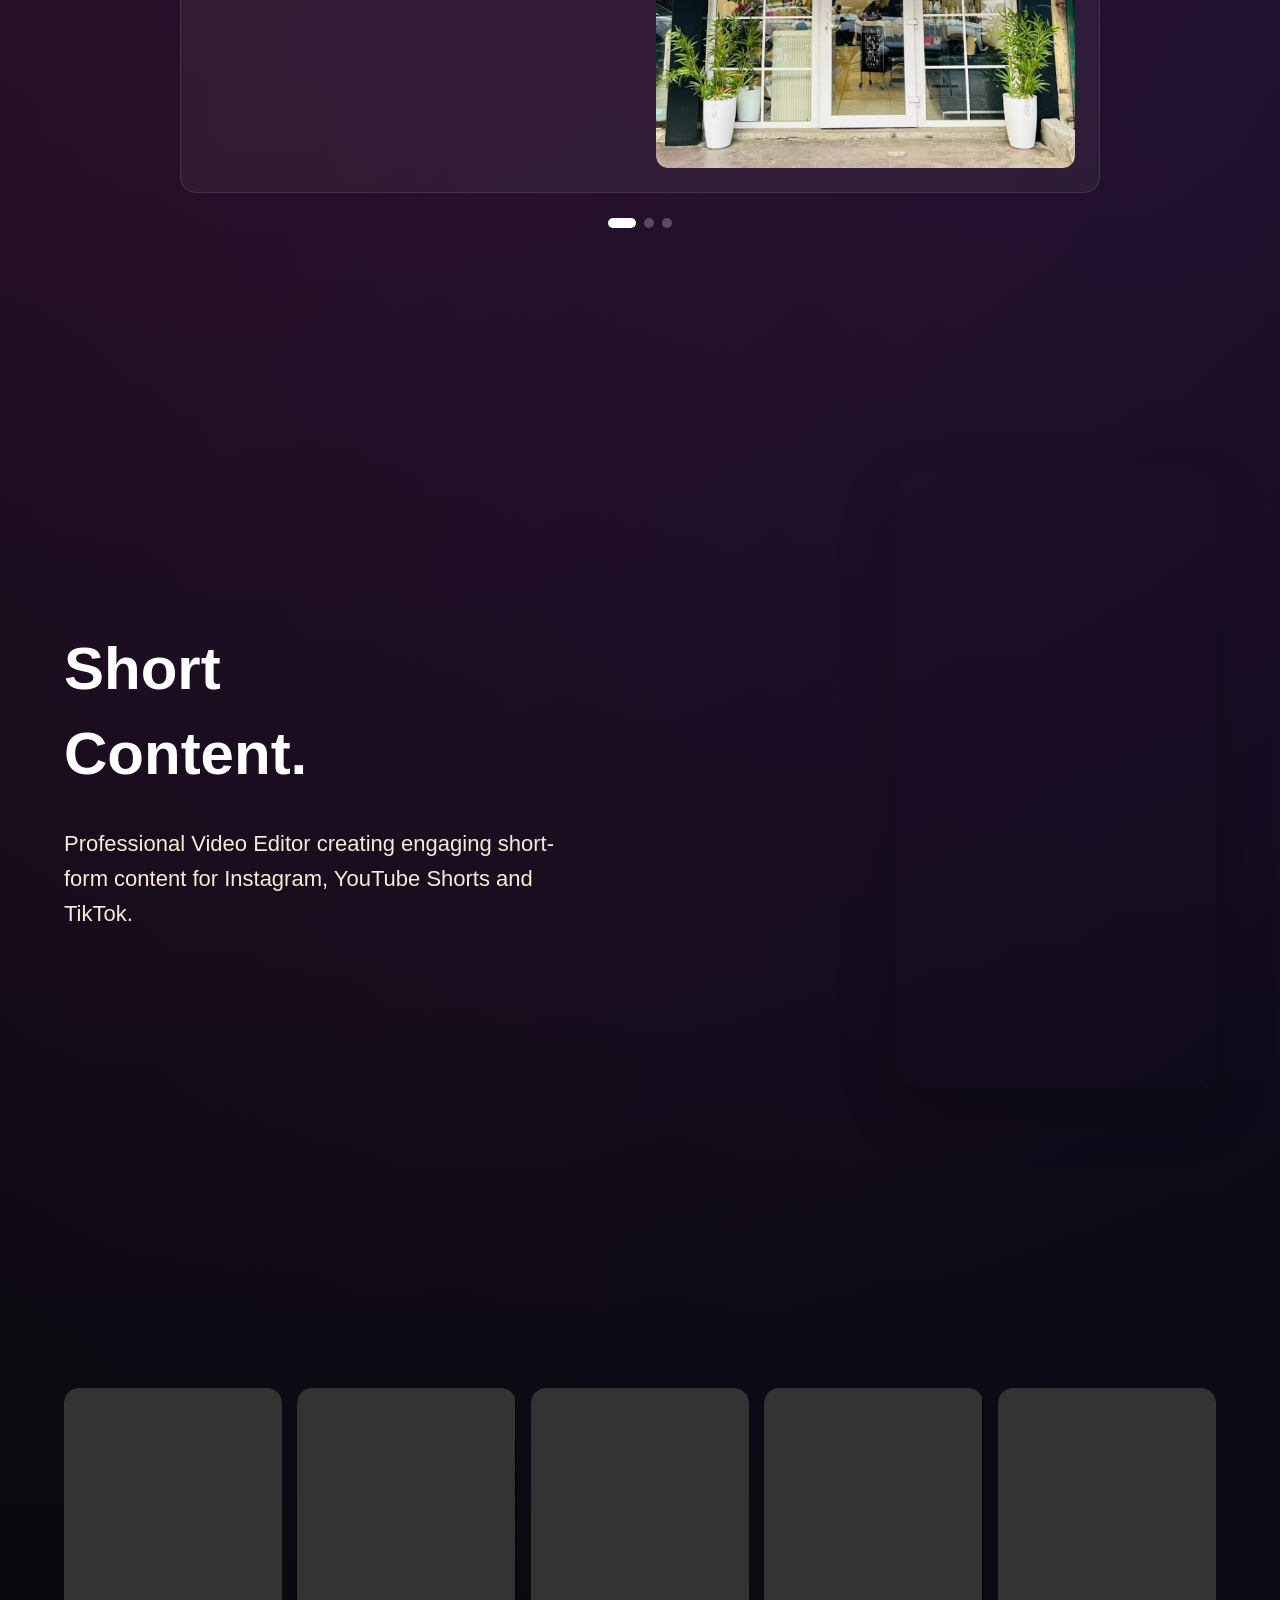
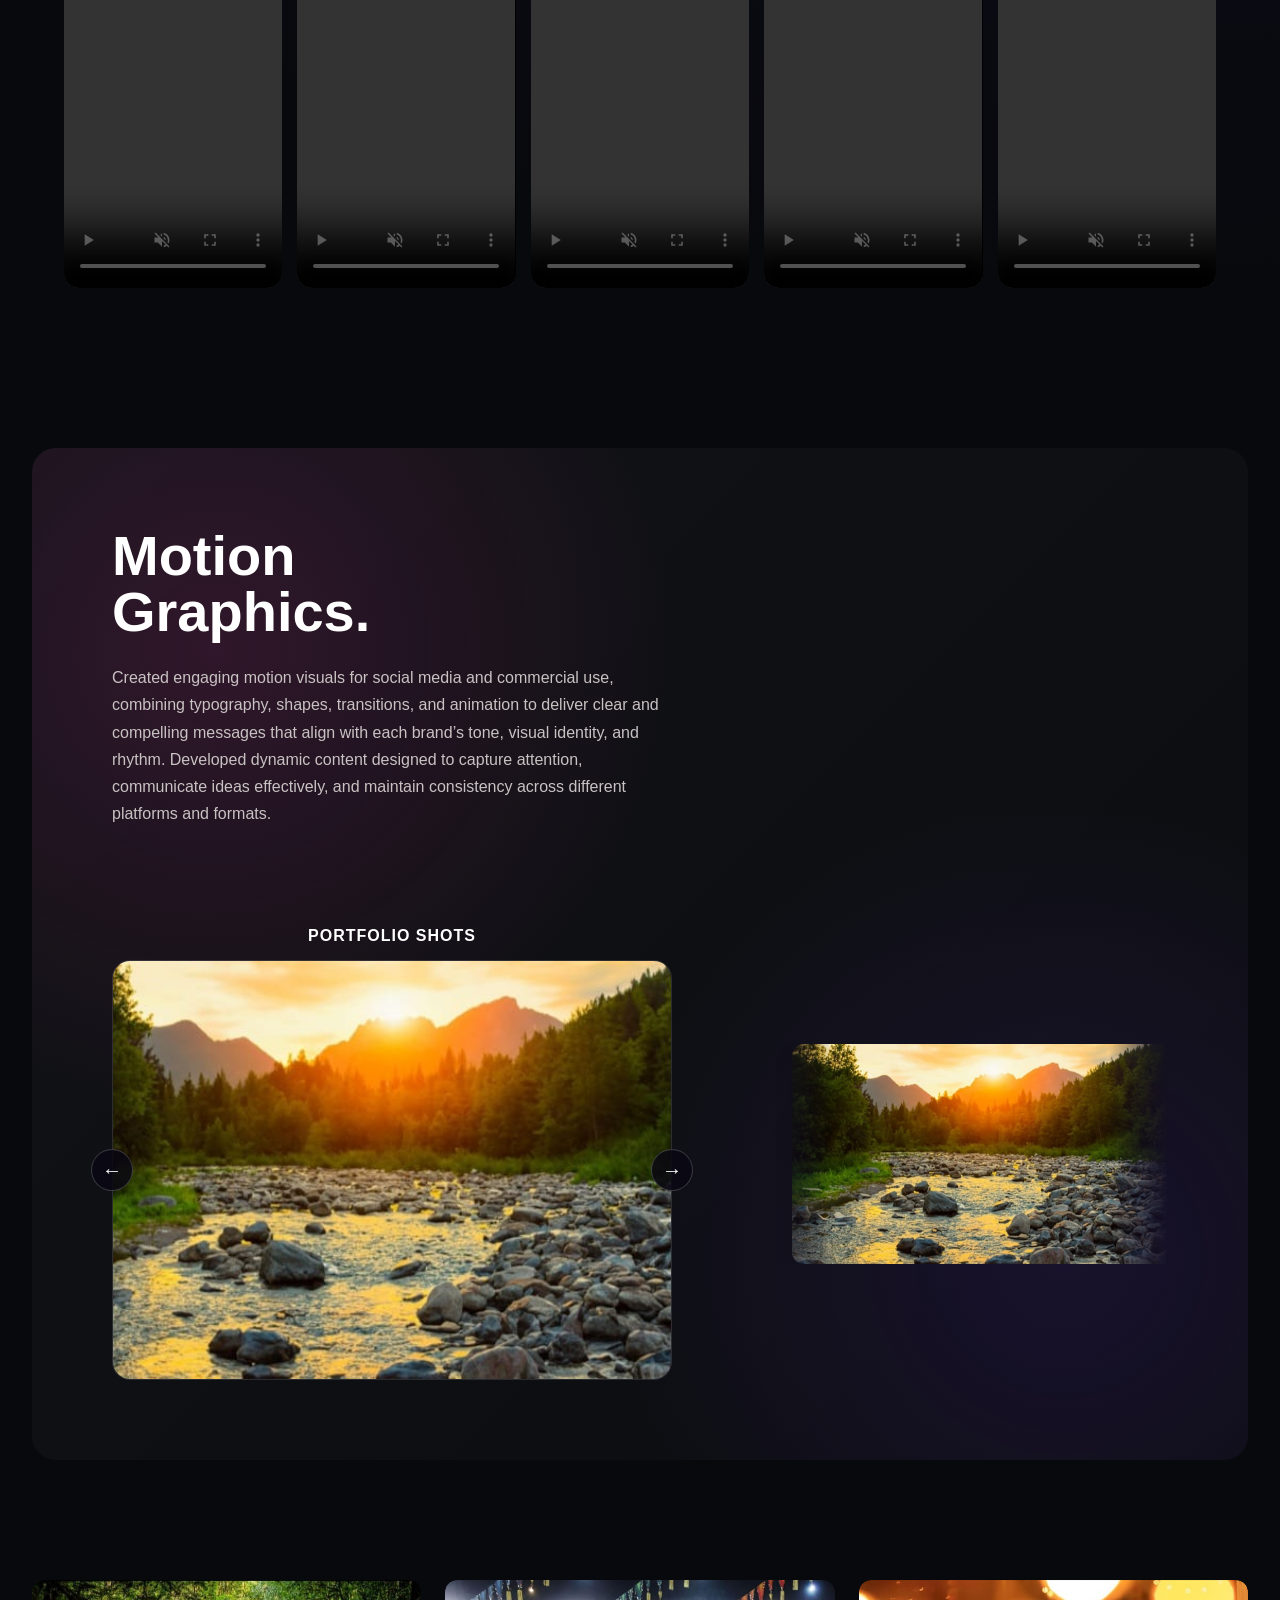
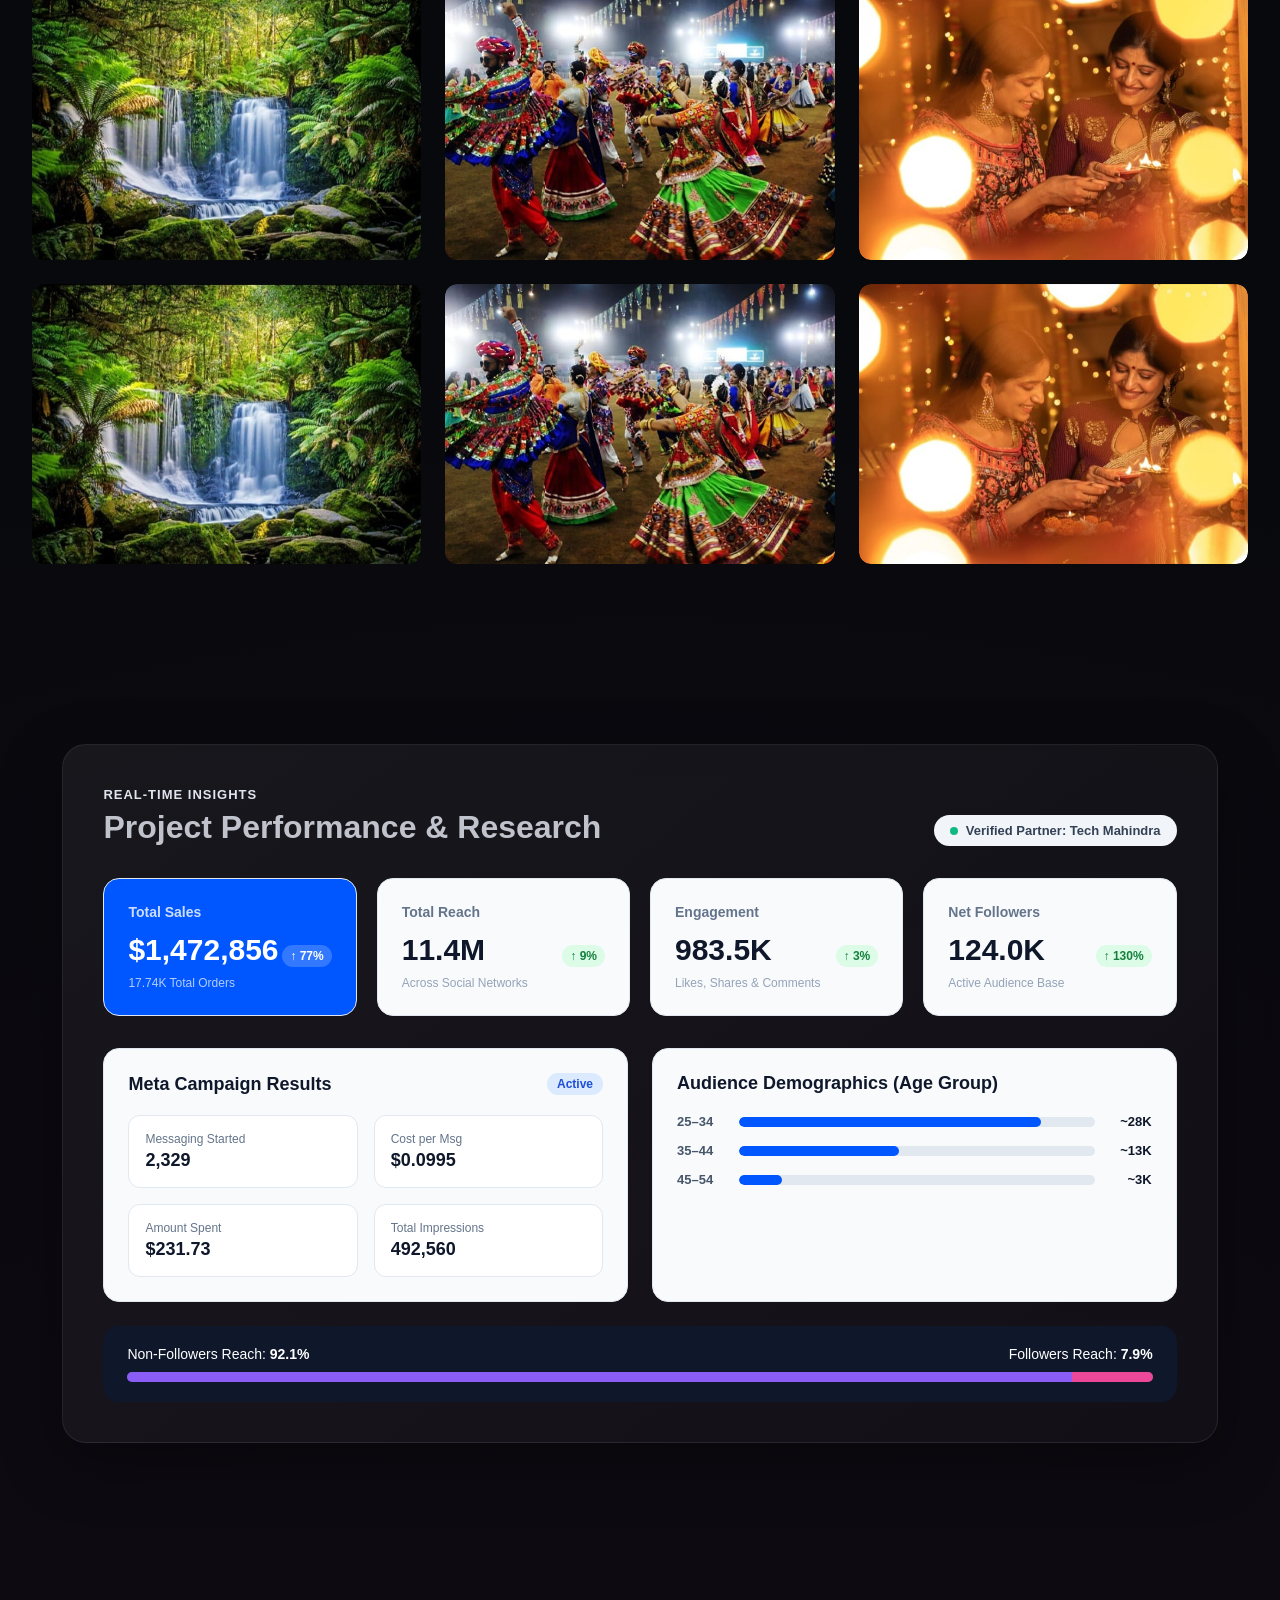
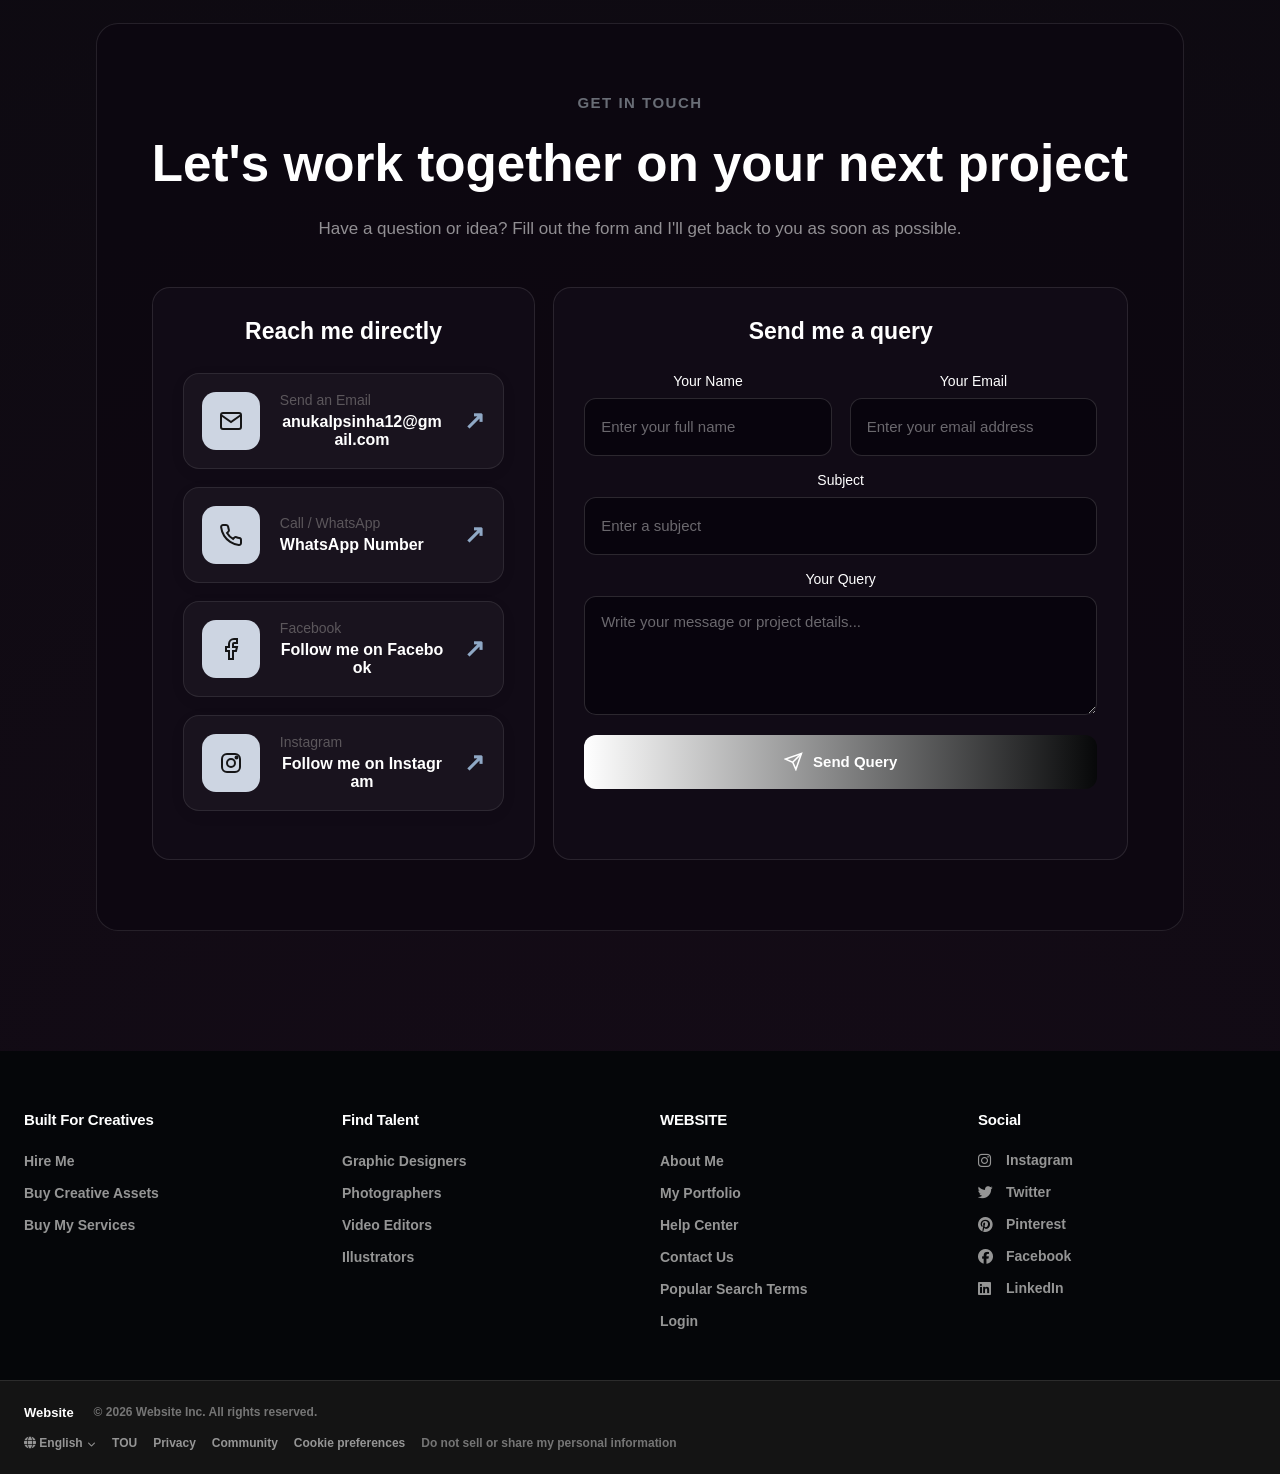
==== commit 1a9e8ac6: "added img in experince" ====
--- a/index.html
+++ b/index.html
@@ -150,7 +150,7 @@
   <div class="pw-container">
 
     <div class="pw-header">
-      <h2>Previous Work</h2>
+      <h1 style=font-size:55px>Previous Work</h1>
       <div class="pw-underline"></div>
       <p>A look at some of my previous work and collaborations.</p>
     </div>
@@ -167,7 +167,7 @@
       <div class="pw-card pw-work active">
         <div class="pw-card-left">
           <div class="pw-client-header">
-            <img src="assets/work1-logo.png" alt="Kasoom Group" class="pw-client-logo">
+            
             <div class="pw-client-info">
               <h3>Kasoom Group</h3>
               <span class="pw-location-tag">Graphic Designer</span>
@@ -196,11 +196,18 @@
                 <p>Blended graphic design with photography and video production to bring campaigns to life.</p>
               </div>
             </div>
+            <div class="pw-detail-item">
+              <div class="pw-detail-icon">✦</div>
+              <div class="pw-detail-content">
+                <h4>Location</h4>
+                <p>Blended graphic design with photography and video production to bring campaigns to life.</p>
+              </div>
+            </div>
           </div>
         </div>
         <div class="pw-card-right">
           <div class="pw-image-wrapper">
-            <img src="assets/work1.jpg" alt="Kasoom Group work">
+           <img src="assest/workImg2.jpeg">
           </div>
         </div>
       </div>
@@ -209,7 +216,7 @@
       <div class="pw-card pw-work">
         <div class="pw-card-left">
           <div class="pw-client-header">
-            <img src="assets/work2-logo.png" alt="KPURI" class="pw-client-logo">
+            <img src="" alt="KPURI" class="pw-client-logo">
             <div class="pw-client-info">
               <h3>KPURI</h3>
               <span class="pw-location-tag">Freelance Videographer / Editor</span>
@@ -238,57 +245,114 @@
                 <p>Worked on nationwide campaigns, handling video production, color grading and final editing.</p>
               </div>
             </div>
-          </div>
-        </div>
-        <div class="pw-card-right">
-          <div class="pw-image-wrapper">
-            <img src="assets/work2.jpg" alt="KPURI work">
-          </div>
-        </div>
-      </div>
-
-      <!-- WORK 3 -->
-      <div class="pw-card pw-work">
-        <div class="pw-card-left">
-          <div class="pw-client-header">
-            <img src="assets/work3-logo.png" alt="Putih Agency" class="pw-client-logo">
-            <div class="pw-client-info">
-              <h3>Putih Agency</h3>
-              <span class="pw-location-tag">Senior Videographer / Editor</span>
-            </div>
-          </div>
-          <div class="pw-divider"></div>
-          <div class="pw-details-list">
-            <div class="pw-detail-item">
-              <div class="pw-detail-icon">📅</div>
-              <div class="pw-detail-content">
-                <h4>Duration</h4>
-                <p>January 2025 – January 2026</p>
-              </div>
-            </div>
-            <div class="pw-detail-item">
-              <div class="pw-detail-icon">🎬</div>
-              <div class="pw-detail-content">
-                <h4>Role</h4>
-                <p>Senior Videographer & Editor</p>
-              </div>
-            </div>
             <div class="pw-detail-item">
               <div class="pw-detail-icon">✦</div>
               <div class="pw-detail-content">
-                <h4>Experience</h4>
-                <p>Led the creative flow of video production, supervising editors and ensuring quality, impact and clarity.</p>
+                <h4>Location</h4>
+                <p>Worked on nationwide campaigns, handling video production, color grading and final editing.</p>
               </div>
             </div>
           </div>
         </div>
         <div class="pw-card-right">
           <div class="pw-image-wrapper">
-            <img src="assets/work3.jpg" alt="Putih Agency work">
-          </div>
-        </div>
-      </div>
-
+          
+            <img src="assest/workImg1.jpeg">
+          </div>
+        </div>
+      </div>
+
+      <!-- WORK 3 -->
+     <div class="pw-card pw-work">
+  <div class="pw-card-left">
+
+    <div class="pw-client-header">
+      
+
+      <div class="pw-client-info">
+        <h3>Vidyapeeth Deoghar</h3>
+        <span class="pw-location-tag">
+          Photographer / Photo & Video Editor
+        </span>
+      </div>
+    </div>
+
+    <div class="pw-divider"></div>
+
+    <div class="pw-details-list">
+
+      <!-- Duration -->
+      <div class="pw-detail-item">
+        <div class="pw-detail-icon">📅</div>
+
+        <div class="pw-detail-content">
+          <h4>Duration</h4>
+          <p>Event & Photoshoot Projects</p>
+        </div>
+      </div>
+
+      <!-- Role -->
+      <div class="pw-detail-item">
+        <div class="pw-detail-icon">📸</div>
+
+        <div class="pw-detail-content">
+          <h4>Role</h4>
+          <p>Photographer & Photo/Video Editor</p>
+        </div>
+      </div>
+
+      <!-- Photoshoot -->
+      <div class="pw-detail-item">
+        <div class="pw-detail-icon">🎥</div>
+
+        <div class="pw-detail-content">
+          <h4>Photoshoot</h4>
+          <p>
+            Covered educational events, student activities,
+            promotional events and group photoshoots while
+            capturing high-quality photographs and video footage.
+          </p>
+        </div>
+      </div>
+
+      <!-- Editing -->
+      <div class="pw-detail-item">
+        <div class="pw-detail-icon">✦</div>
+
+        <div class="pw-detail-content">
+          <h4>Editing Experience</h4>
+          <p>
+            Edited photos and videos for social media and promotional
+            content, including color correction, image enhancement,
+            cropping, retouching and final content preparation.
+          </p>
+        </div>
+      </div>
+
+      <!-- Experience -->
+      <div class="pw-detail-item">
+        <div class="pw-detail-icon">⭐</div>
+
+        <div class="pw-detail-content">
+          <h4>Experience</h4>
+          <p>
+            Managed the complete visual content workflow from
+            photoshoot and footage selection to editing and final
+            delivery, ensuring professional and engaging visuals.
+          </p>
+        </div>
+      </div>
+
+    </div>
+  </div>
+
+  <div class="pw-card-right">
+    <div class="pw-image-wrapper">
+      <img src="assest/workImg3.jpeg"
+           alt="Vidyapeeth Deoghar Photoshoot">
+    </div>
+  </div>
+</div>
       <!-- Next Button -->
       <button type="button" class="pw-nav pw-next" id="pwNextBtn" aria-label="Next work">
         <i class="fa-solid fa-chevron-right"></i>
@@ -311,12 +375,12 @@
 
     <div class="left" >
 
-        <h1>
-            Short<br>
-            Content.
+        <h1 style="font-size: 60px;">
+           <span"> Short </span><br>
+            <span>Content.</span>
         </h1>
 
-        <p>
+        <p style="color: antiquewhite;">
             Professional Video Editor creating engaging
             short-form content for Instagram,
             YouTube Shorts and TikTok.
@@ -403,7 +467,7 @@
   <span class="mg-static-text" style="color: white;">Motion</span>
   <span class="mg-static-text" style="color: white;">Graphics.</span>
 </div>
-      <p class="slide-subtitle">Created engaging motion visuals for social media and commercial use, 
+      <p class="slide-subtitle" style="color: rgb(200, 194, 194);">Created engaging motion visuals for social media and commercial use, 
         combining typography, shapes, transitions, and animation to deliver clear 
         and compelling messages that align with each brand’s tone,
          visual identity, and rhythm. Developed dynamic content designed to capture attention, 
@@ -415,7 +479,7 @@
  <br>
    <div class="portfolio-slider">
 
-  <h4>PORTFOLIO SHOTS</h4>
+  <h4 style="text-align: center;">PORTFOLIO SHOTS</h4>
 
   <div class="portfolio-image-area">
 
@@ -446,7 +510,7 @@
   <!-- 3D Perspective Wrapper -->
   <div class="bh-scroll-track-wrapper">
     <!-- Scrolling Track Container -->
-     <h4>PORTFOLIO SHOTS</h4>
+   
     <div class="bh-scroll-track" >
       <!-- Original Set of Images -->
       <img src="assest/img1.jpeg" alt="Work 1">
@@ -838,18 +902,7 @@
 
 
   <!-- 5. FIXED BOTTOM HIRING TOAST -->
-  <div class="bh-hiring-toast">
-    <div class="toast-avatar-info">
-      <img src="path-to-avatar.jpg" class="toast-mini-avatar" alt="Quennel">
-      <span class="toast-text">I'm available for hire</span>
-    </div>
-    <div class="toast-actions">
-      <button class="btn-hire">Hire Me</button>
-      <!-- <button class="btn-save"><i class="fa-regular fa-bookmark"></i> Save Candidate</button> -->
-    </div>
-    <button class="toast-close-btn">&times;</button>
-  </div>
-
+ 
 </main>
 
 
--- a/main.css
+++ b/main.css
@@ -541,7 +541,7 @@
 
 .meta-info-row div strong {
   font-size: 14px;
-  color: #232323;
+  color: #ebdede;
   text-transform: uppercase;
 }
 
@@ -549,7 +549,7 @@
   font-size: 14px;
   font-weight: 600;
   margin: 4px 0 0 0;
-  color: #2a2323;
+  color: #f2f1f1;
   opacity: 0.5;
 }
 
@@ -1931,7 +1931,7 @@
 .dash-badge {
   font-size: 13px;
   font-weight: 700;
-  color: #0057FF;
+  color: #e0e5f0;
   text-transform: uppercase;
   letter-spacing: 1px;
 }
@@ -1939,7 +1939,7 @@
 .dash-title {
   font-size: 32px;
   font-weight: 800;
-  color: #0F172A;
+  color: #c0c3cc;
   margin-top: 6px;
 }
 
@@ -2430,9 +2430,6 @@
   color: #ffffff !important;
 }
 
-.meta-info-row div p {
-  color: rgba(255,255,255,0.6) !important;
-}
 
 
 /* EXPERIENCE */
--- a/previousWork.css
+++ b/previousWork.css
@@ -89,8 +89,8 @@
 }
 
 .pw-image-wrapper img {
-    width: 100%;
-    height: 100%;
+    width: 100px;
+    height: 80px;
     object-fit: cover;
     border-radius: 12px;
 }
@@ -176,4 +176,23 @@
     .pw-next {
         right: 0px;
     }
+}
+
+
+
+.pw-image-wrapper {
+    width: 100%;
+    height: 100%;
+    min-height: 300px;
+    overflow: hidden;
+    border-radius: 12px;
+}
+
+.pw-image-wrapper img {
+    display: block;
+    width: 100%;
+    height: 100%;
+    min-height: 300px;
+    object-fit: cover;
+    border-radius: 12px;
 }
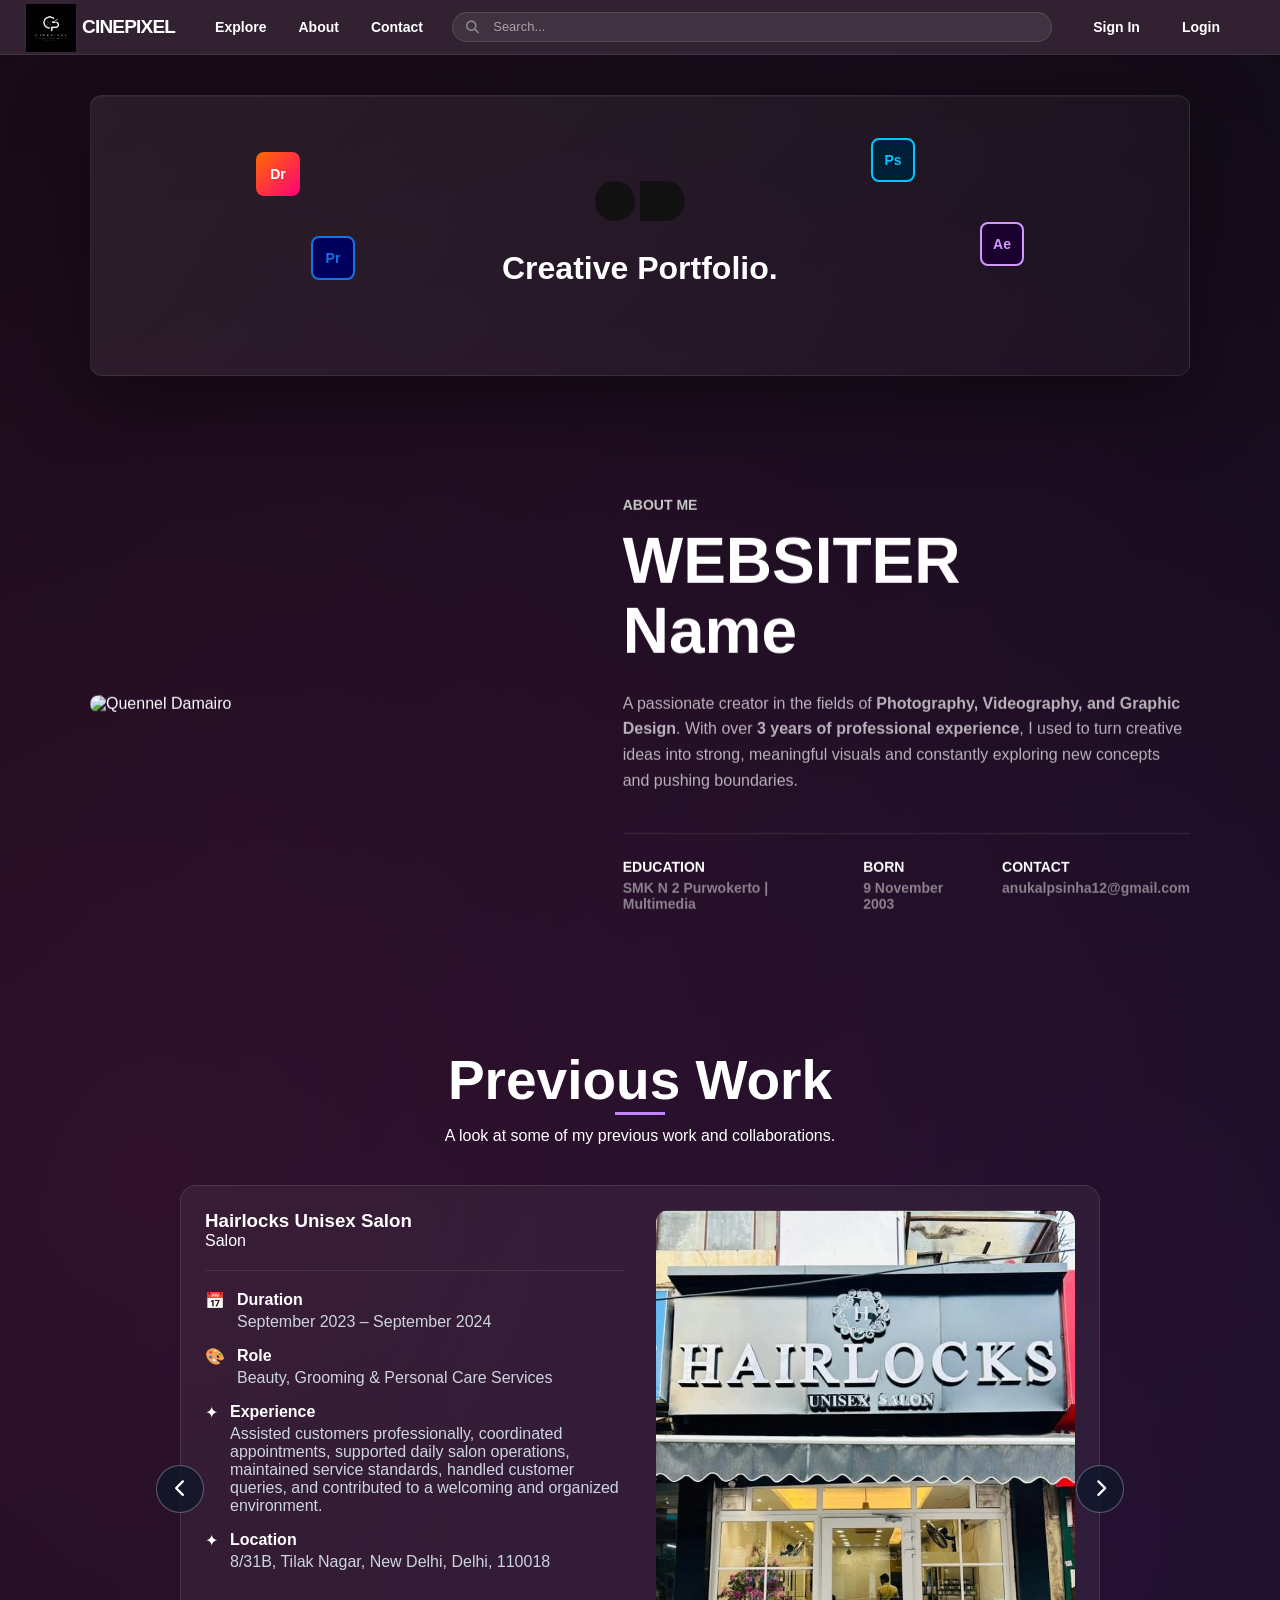
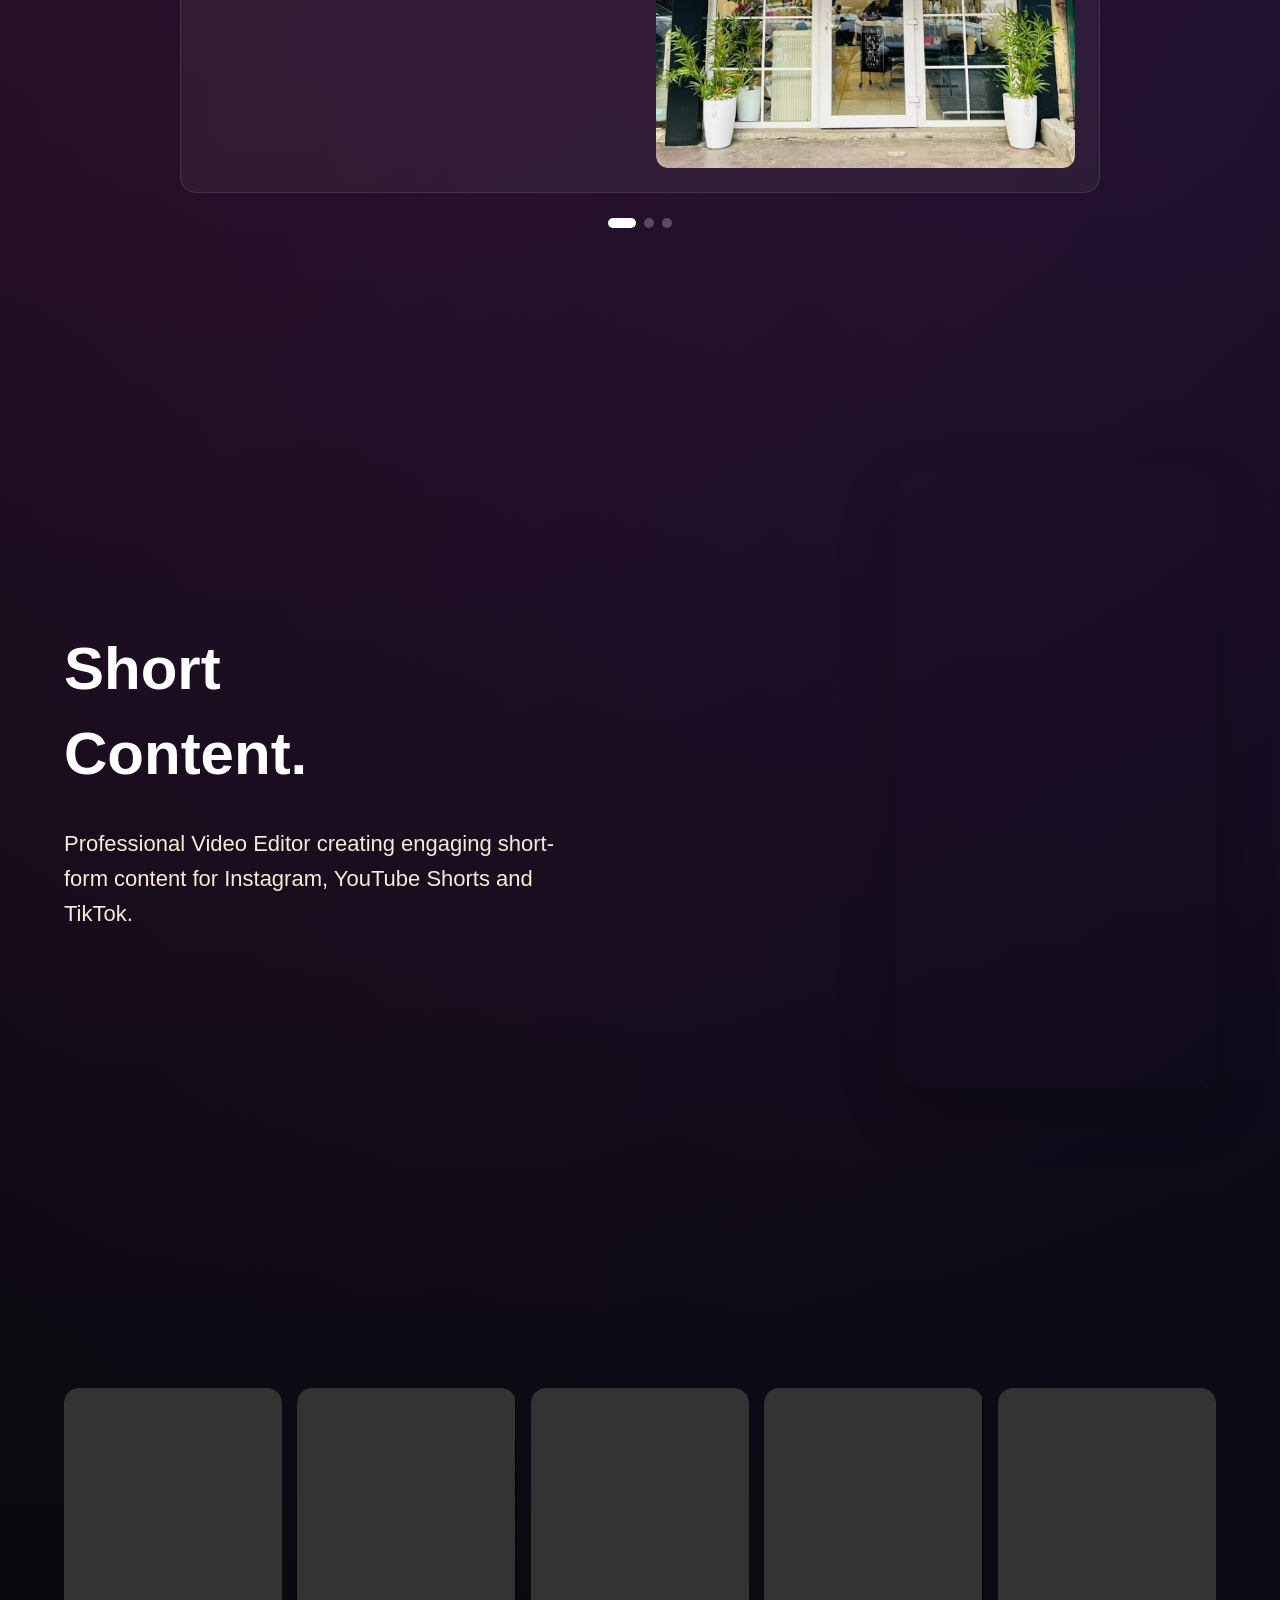
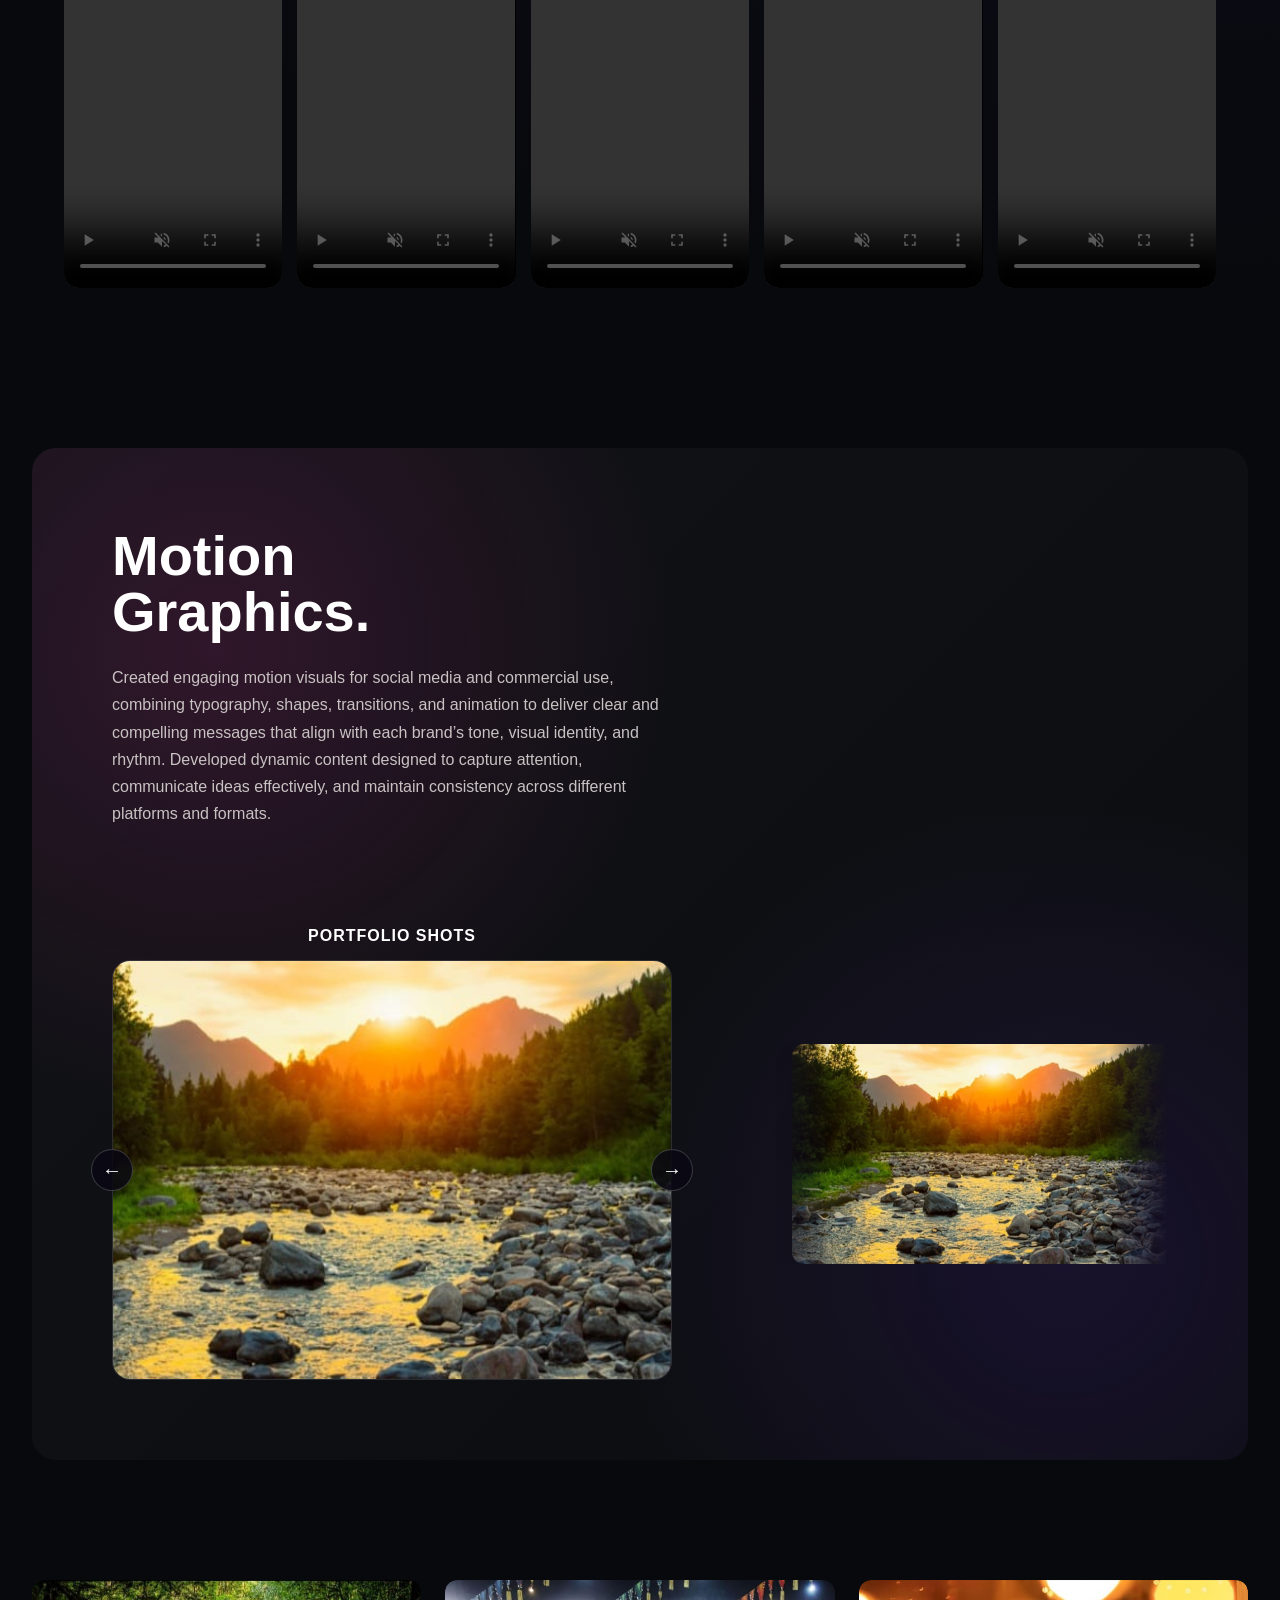
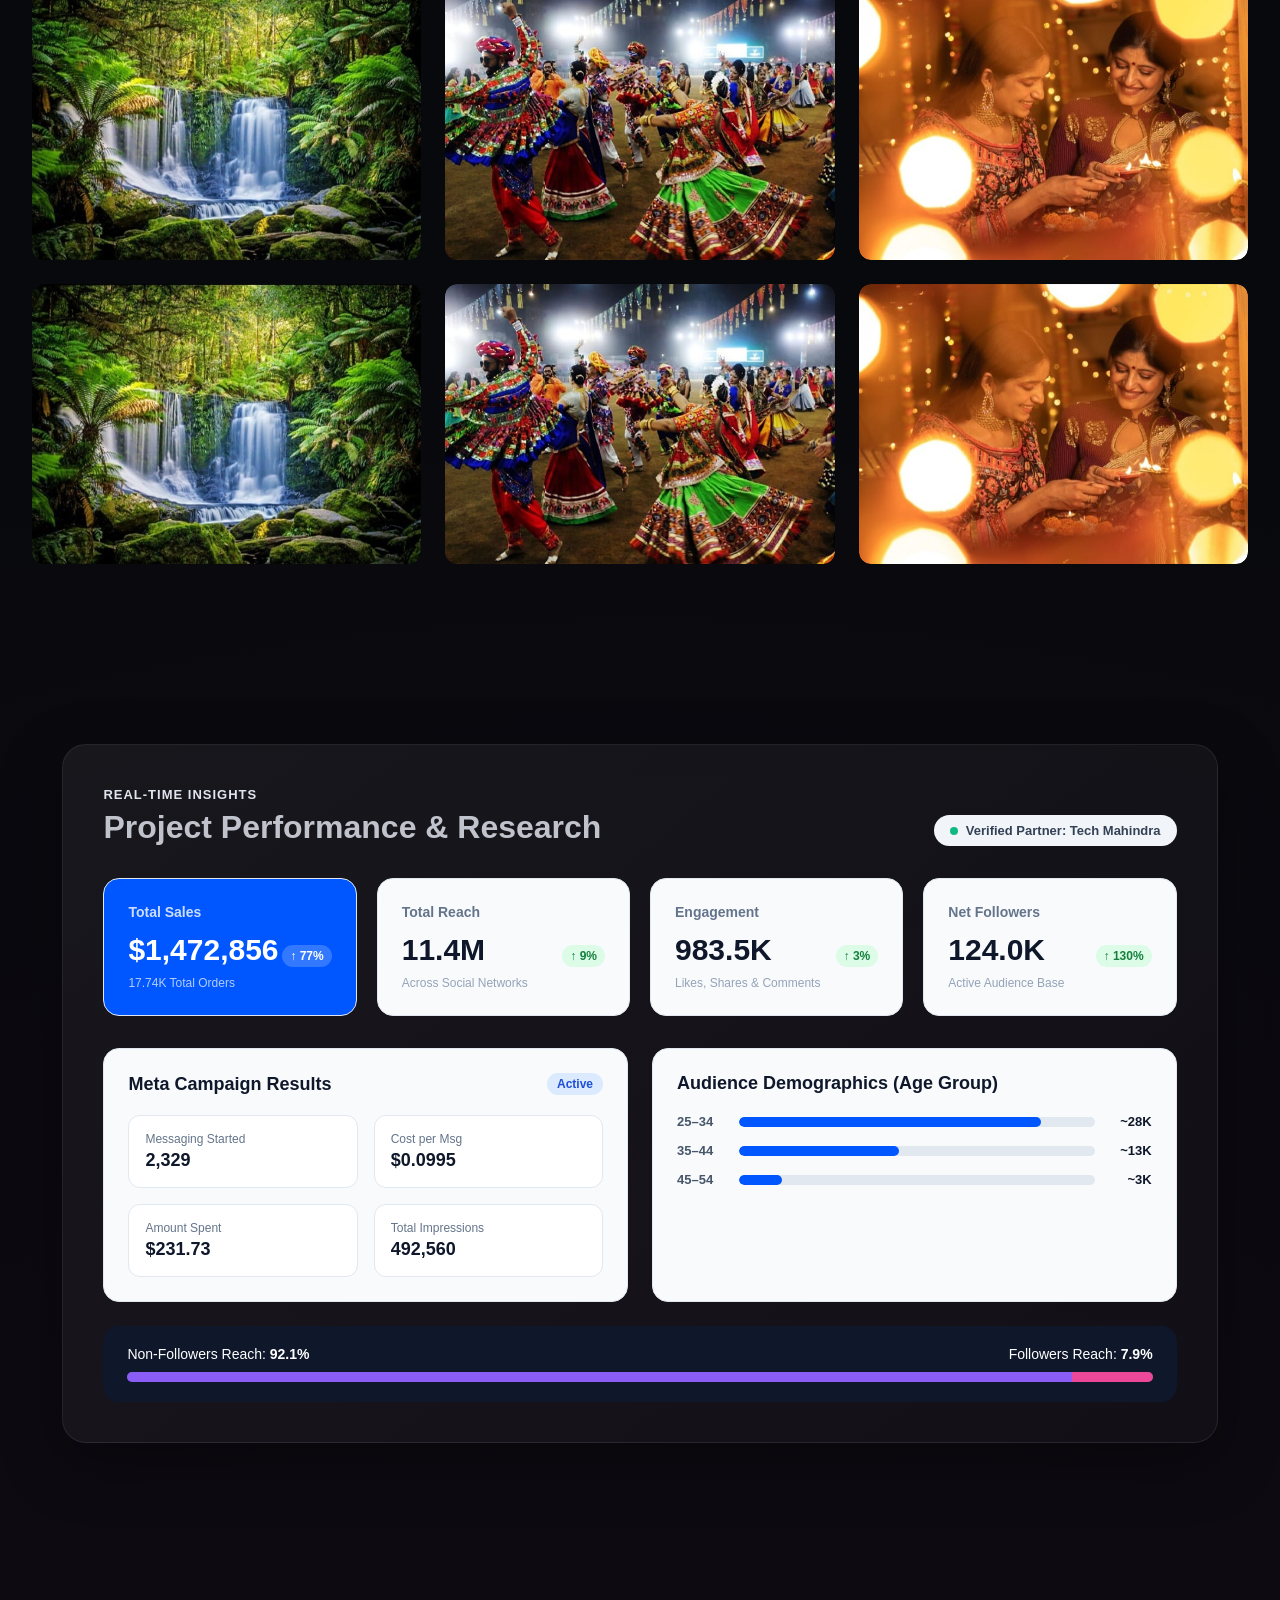
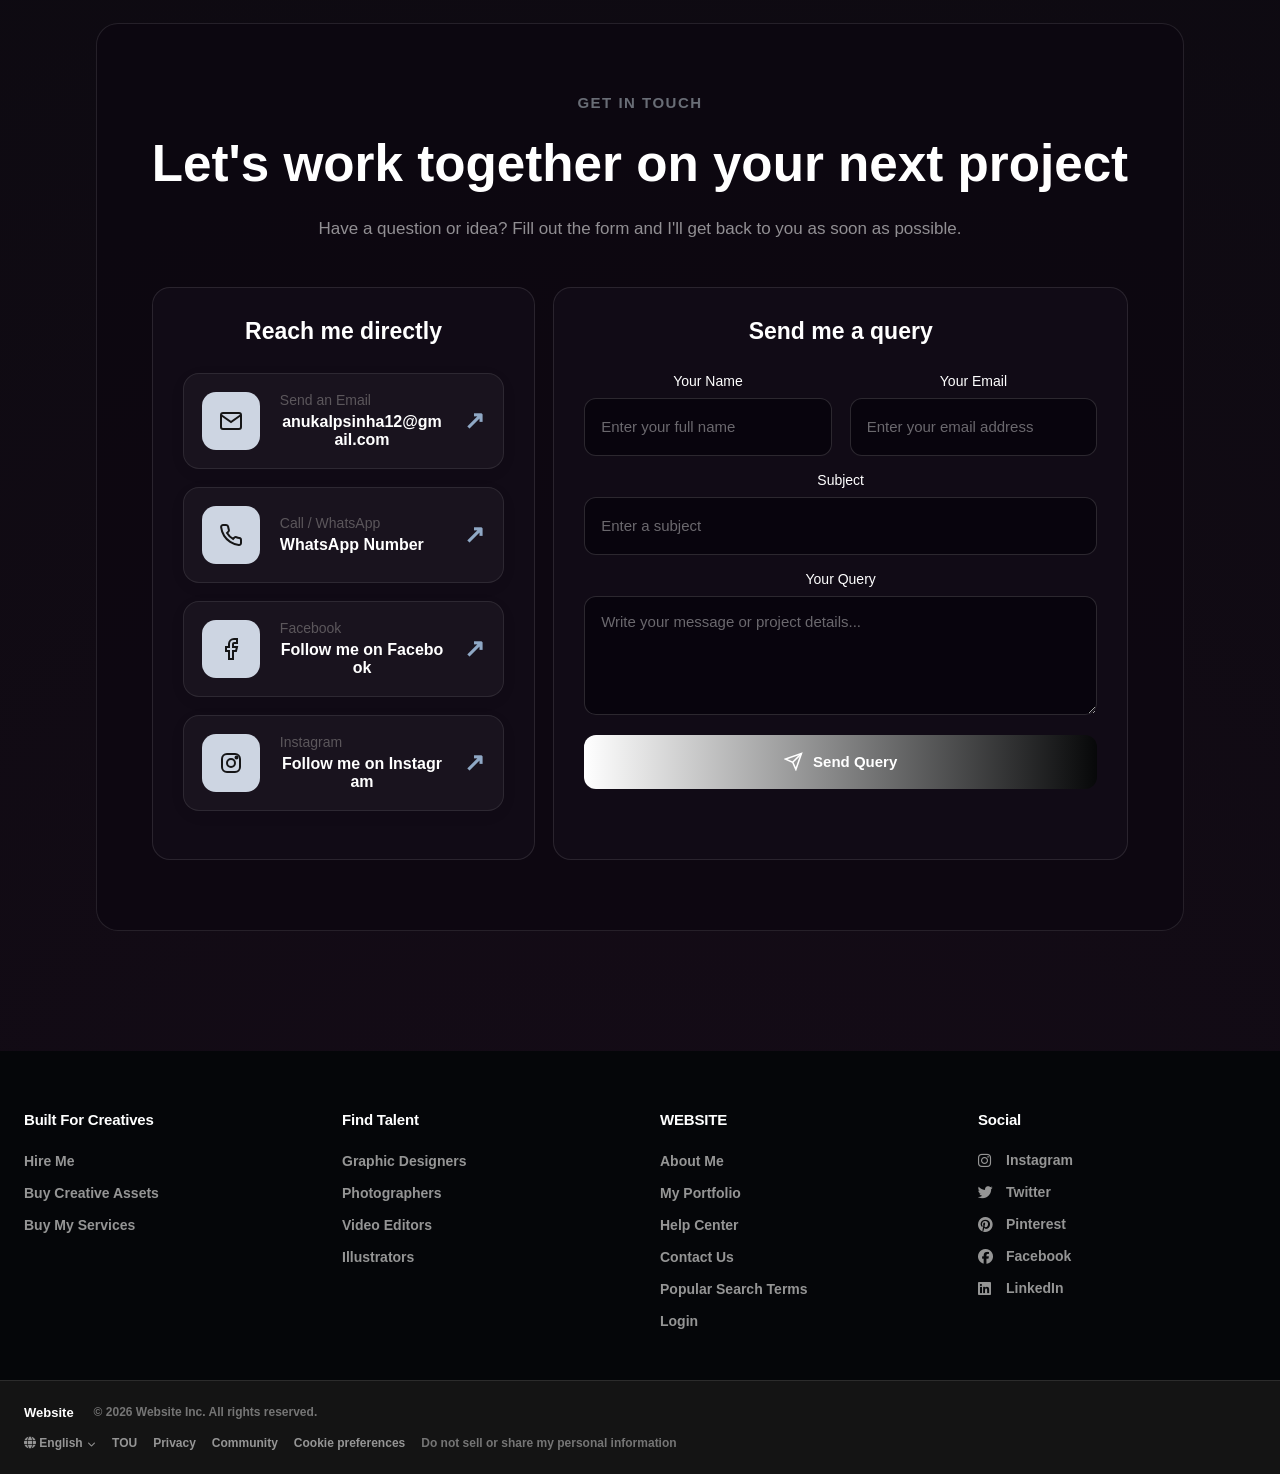
==== commit 57eada7c: "updated portfolio project" ====
--- a/index.html
+++ b/index.html
@@ -169,8 +169,8 @@
           <div class="pw-client-header">
             
             <div class="pw-client-info">
-              <h3>Kasoom Group</h3>
-              <span class="pw-location-tag">Graphic Designer</span>
+              <h3>Hairlocks Unisex Salon</h3>
+              <span class="pw-location-tag">Salon</span>
             </div>
           </div>
           <div class="pw-divider"></div>
@@ -186,21 +186,21 @@
               <div class="pw-detail-icon">🎨</div>
               <div class="pw-detail-content">
                 <h4>Role</h4>
-                <p>Graphic Designer, Videographer & Photographer</p>
+                <p>Beauty, Grooming & Personal Care Services</p>
               </div>
             </div>
             <div class="pw-detail-item">
               <div class="pw-detail-icon">✦</div>
               <div class="pw-detail-content">
                 <h4>Experience</h4>
-                <p>Blended graphic design with photography and video production to bring campaigns to life.</p>
+                <p>Assisted customers professionally, coordinated appointments, supported daily salon operations, maintained service standards, handled customer queries, and contributed to a welcoming and organized environment.</p>
               </div>
             </div>
             <div class="pw-detail-item">
               <div class="pw-detail-icon">✦</div>
               <div class="pw-detail-content">
                 <h4>Location</h4>
-                <p>Blended graphic design with photography and video production to bring campaigns to life.</p>
+                <p>8/31B, Tilak Nagar, New Delhi, Delhi, 110018</p>
               </div>
             </div>
           </div>
@@ -216,10 +216,9 @@
       <div class="pw-card pw-work">
         <div class="pw-card-left">
           <div class="pw-client-header">
-            <img src="" alt="KPURI" class="pw-client-logo">
             <div class="pw-client-info">
-              <h3>KPURI</h3>
-              <span class="pw-location-tag">Freelance Videographer / Editor</span>
+              <h3>Vault by Virat Kohli </h3>
+              <span class="pw-location-tag">Gym</span>
             </div>
           </div>
           <div class="pw-divider"></div>
@@ -235,21 +234,21 @@
               <div class="pw-detail-icon">🎥</div>
               <div class="pw-detail-content">
                 <h4>Role</h4>
-                <p>Videographer & Video Editor</p>
+                <p>Fitness & Wellness Services</p>
               </div>
             </div>
             <div class="pw-detail-item">
               <div class="pw-detail-icon">✦</div>
               <div class="pw-detail-content">
                 <h4>Experience</h4>
-                <p>Worked on nationwide campaigns, handling video production, color grading and final editing.</p>
+                <p>Assisted members professionally, supported gym operations, coordinated with staff, addressed customer requirements, maintained a welcoming environment, and contributed to smooth fitness facility management.</p>
               </div>
             </div>
             <div class="pw-detail-item">
               <div class="pw-detail-icon">✦</div>
               <div class="pw-detail-content">
                 <h4>Location</h4>
-                <p>Worked on nationwide campaigns, handling video production, color grading and final editing.</p>
+                <p>36, Shivaji Marg, DLE Industrial Area, Kirti Nagar, New Delhi, Delhi, 110015</p>
               </div>
             </div>
           </div>
@@ -272,7 +271,7 @@
       <div class="pw-client-info">
         <h3>Vidyapeeth Deoghar</h3>
         <span class="pw-location-tag">
-          Photographer / Photo & Video Editor
+          Institute
         </span>
       </div>
     </div>
@@ -297,7 +296,7 @@
 
         <div class="pw-detail-content">
           <h4>Role</h4>
-          <p>Photographer & Photo/Video Editor</p>
+          <p>Education & Training Services</p>
         </div>
       </div>
 
@@ -336,9 +335,7 @@
         <div class="pw-detail-content">
           <h4>Experience</h4>
           <p>
-            Managed the complete visual content workflow from
-            photoshoot and footage selection to editing and final
-            delivery, ensuring professional and engaging visuals.
+            Supported daily academic operations, coordinated with students and staff, maintained records, assisted with administrative activities, and contributed to a professional and organized learning environment.
           </p>
         </div>
       </div>
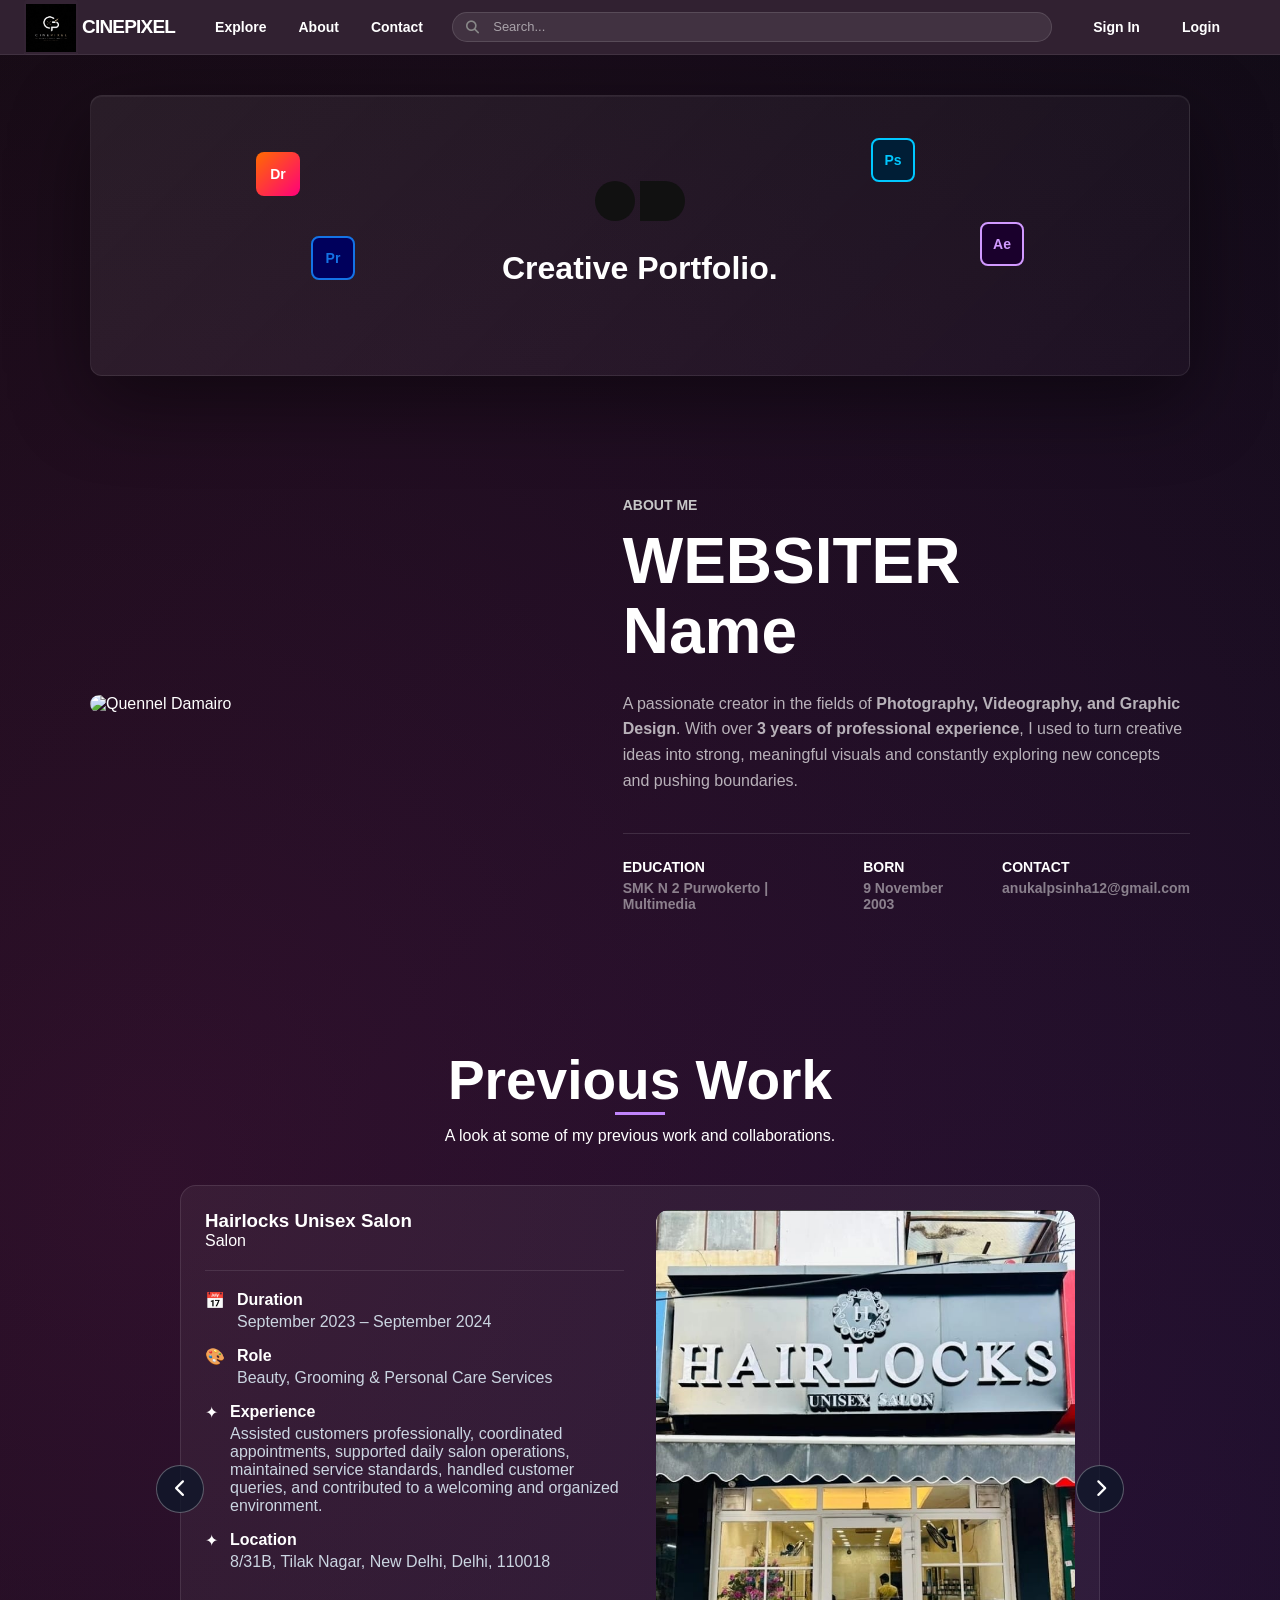
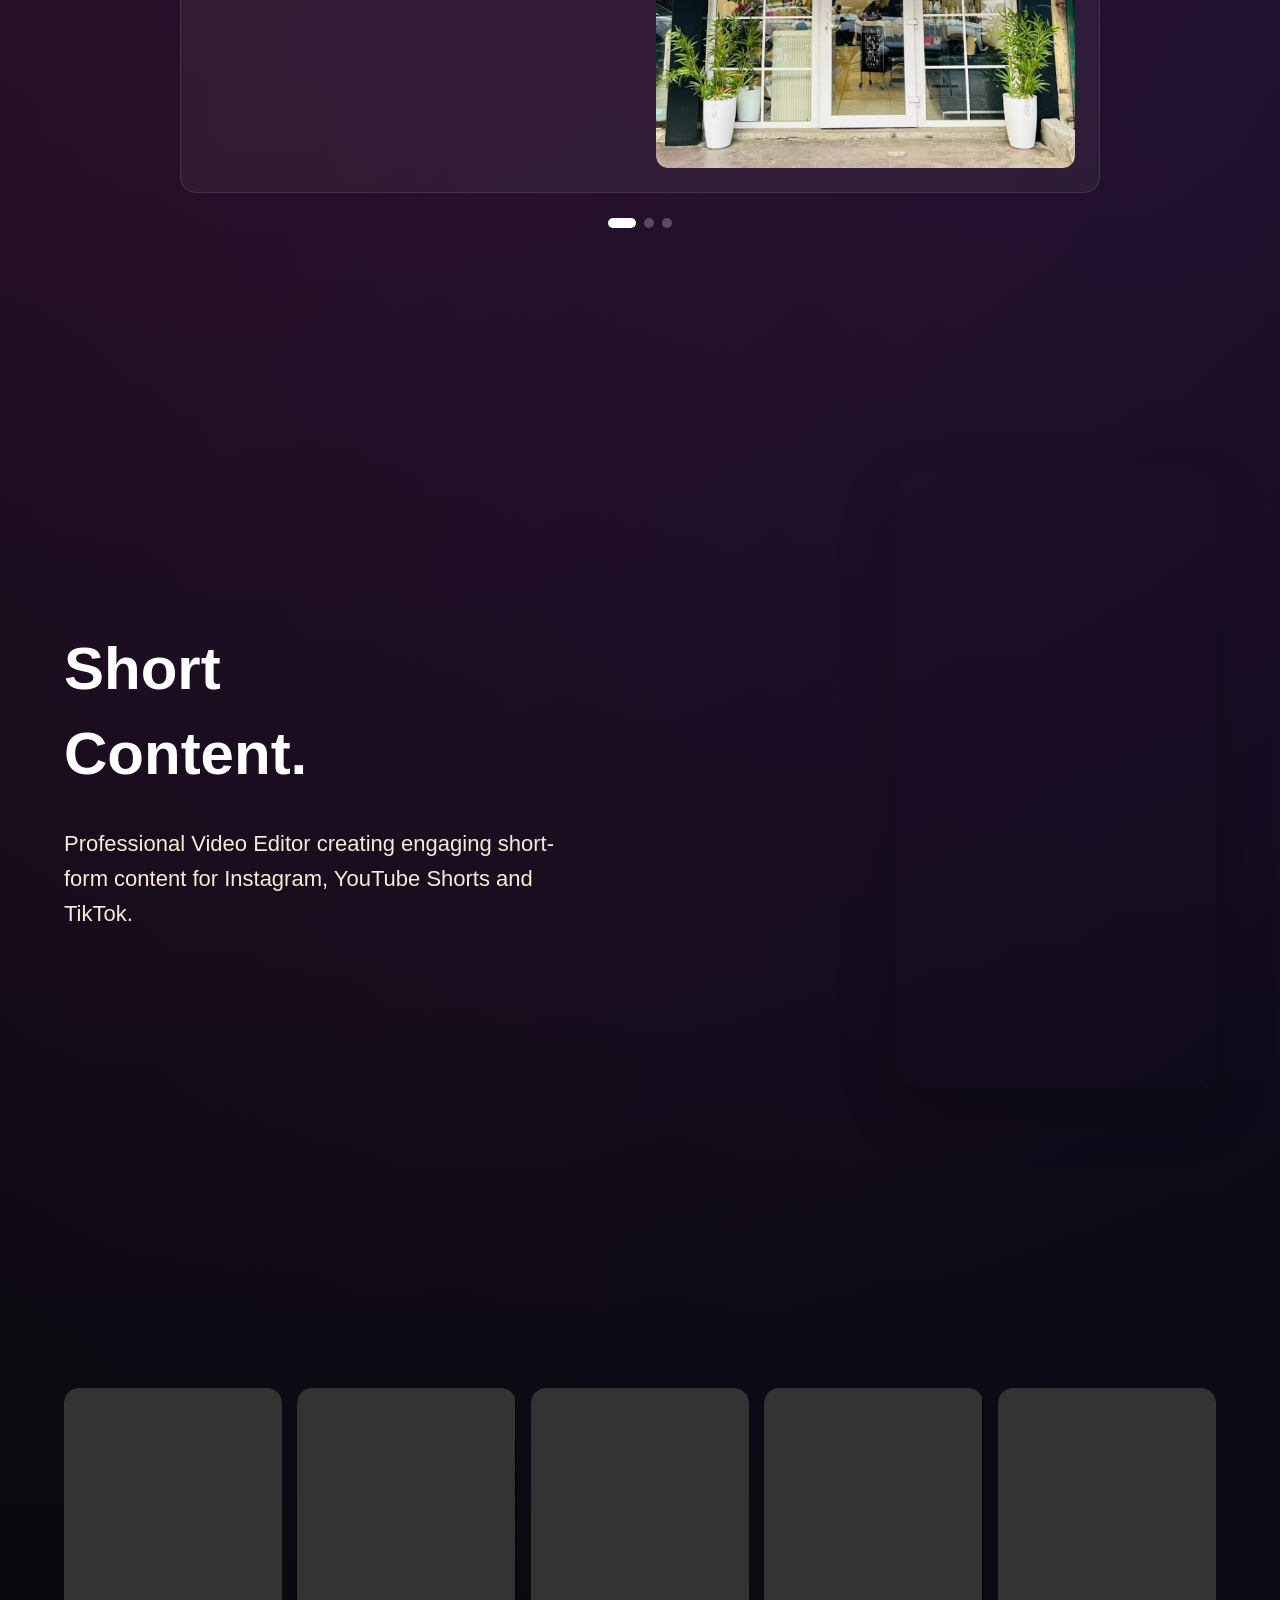
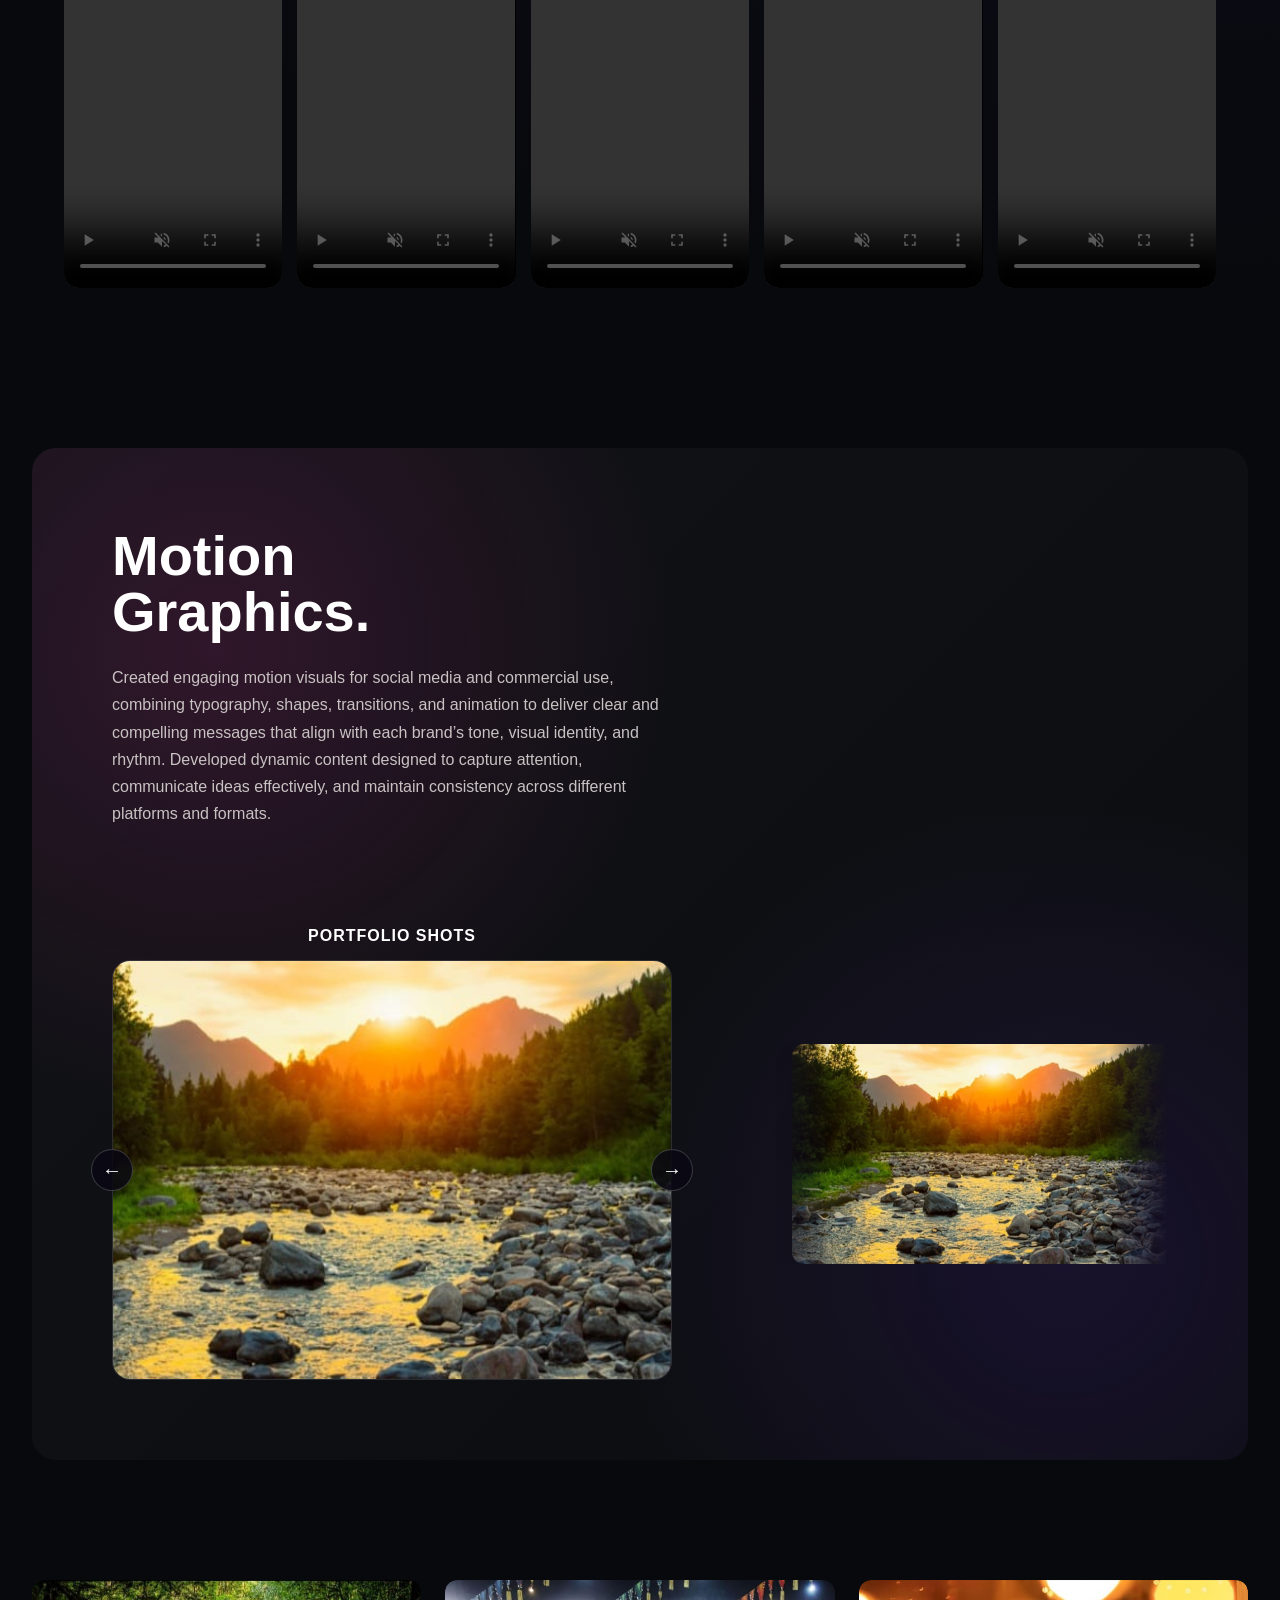
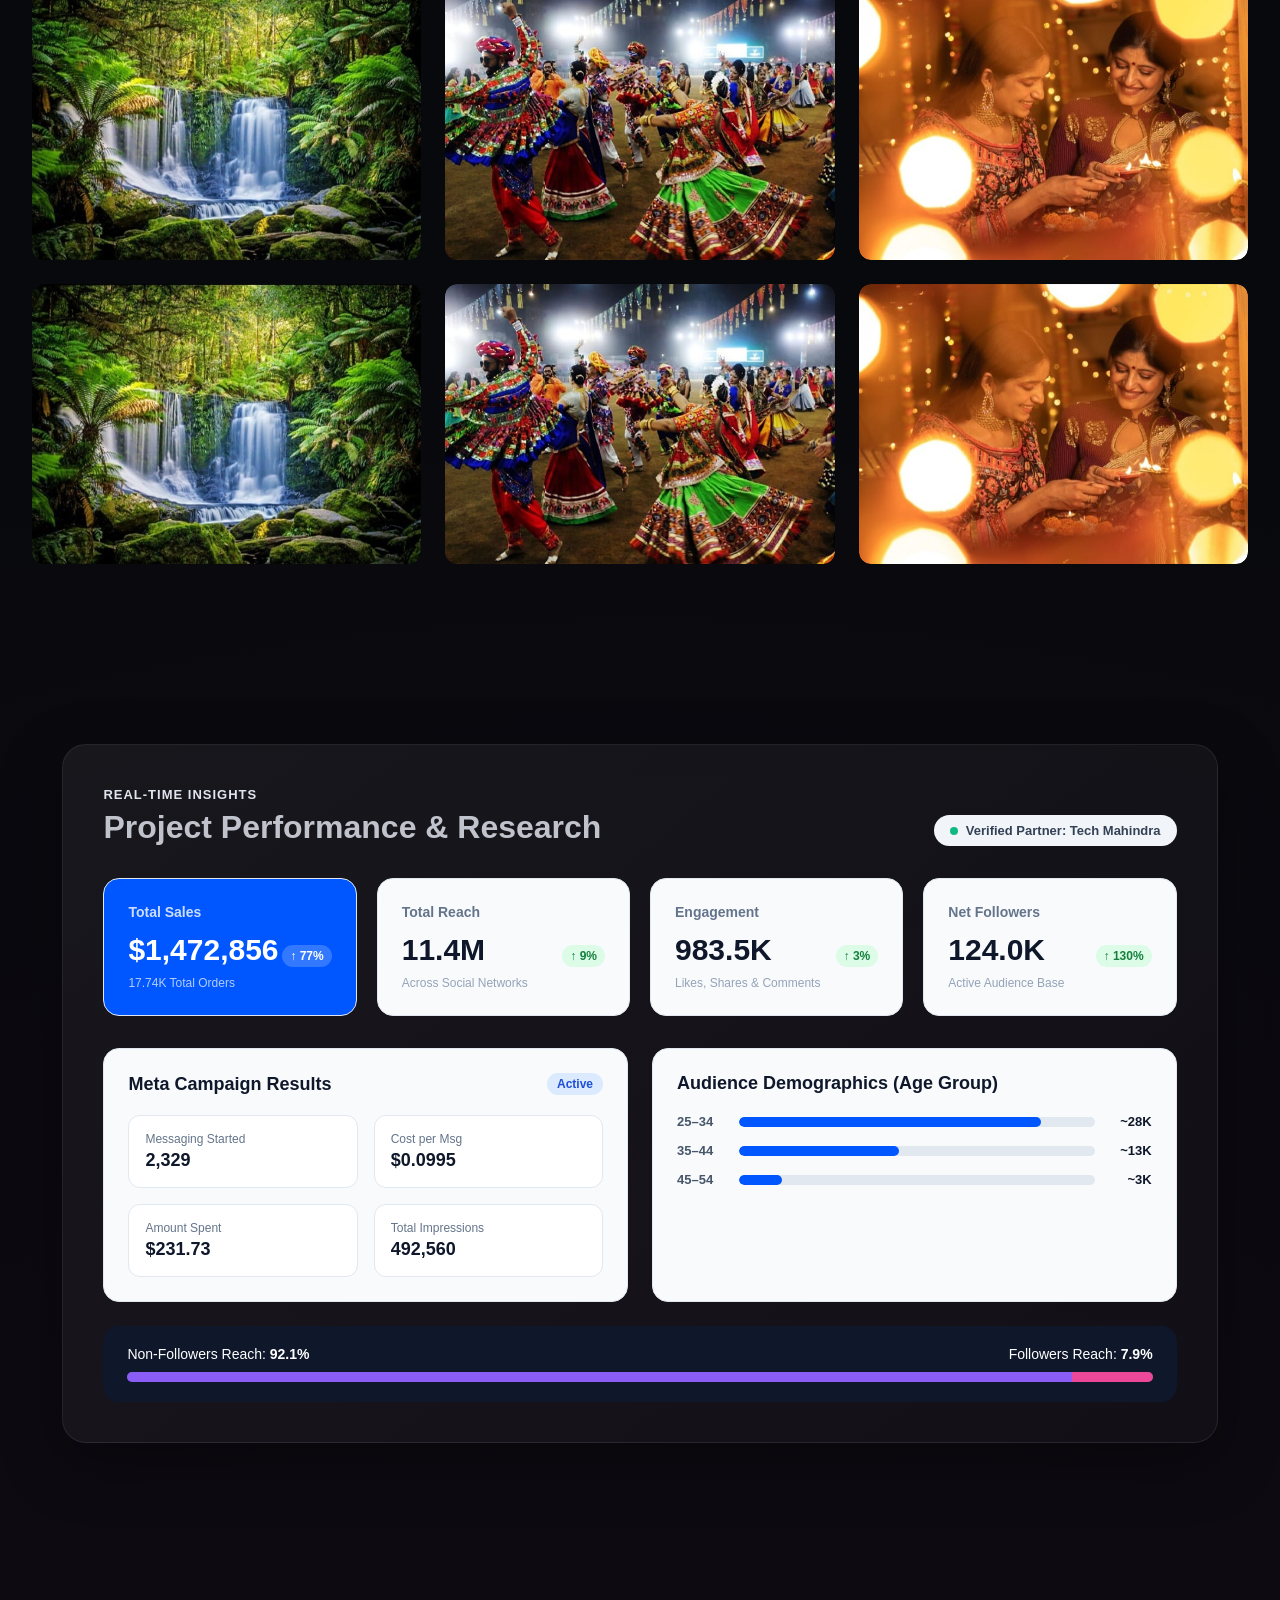
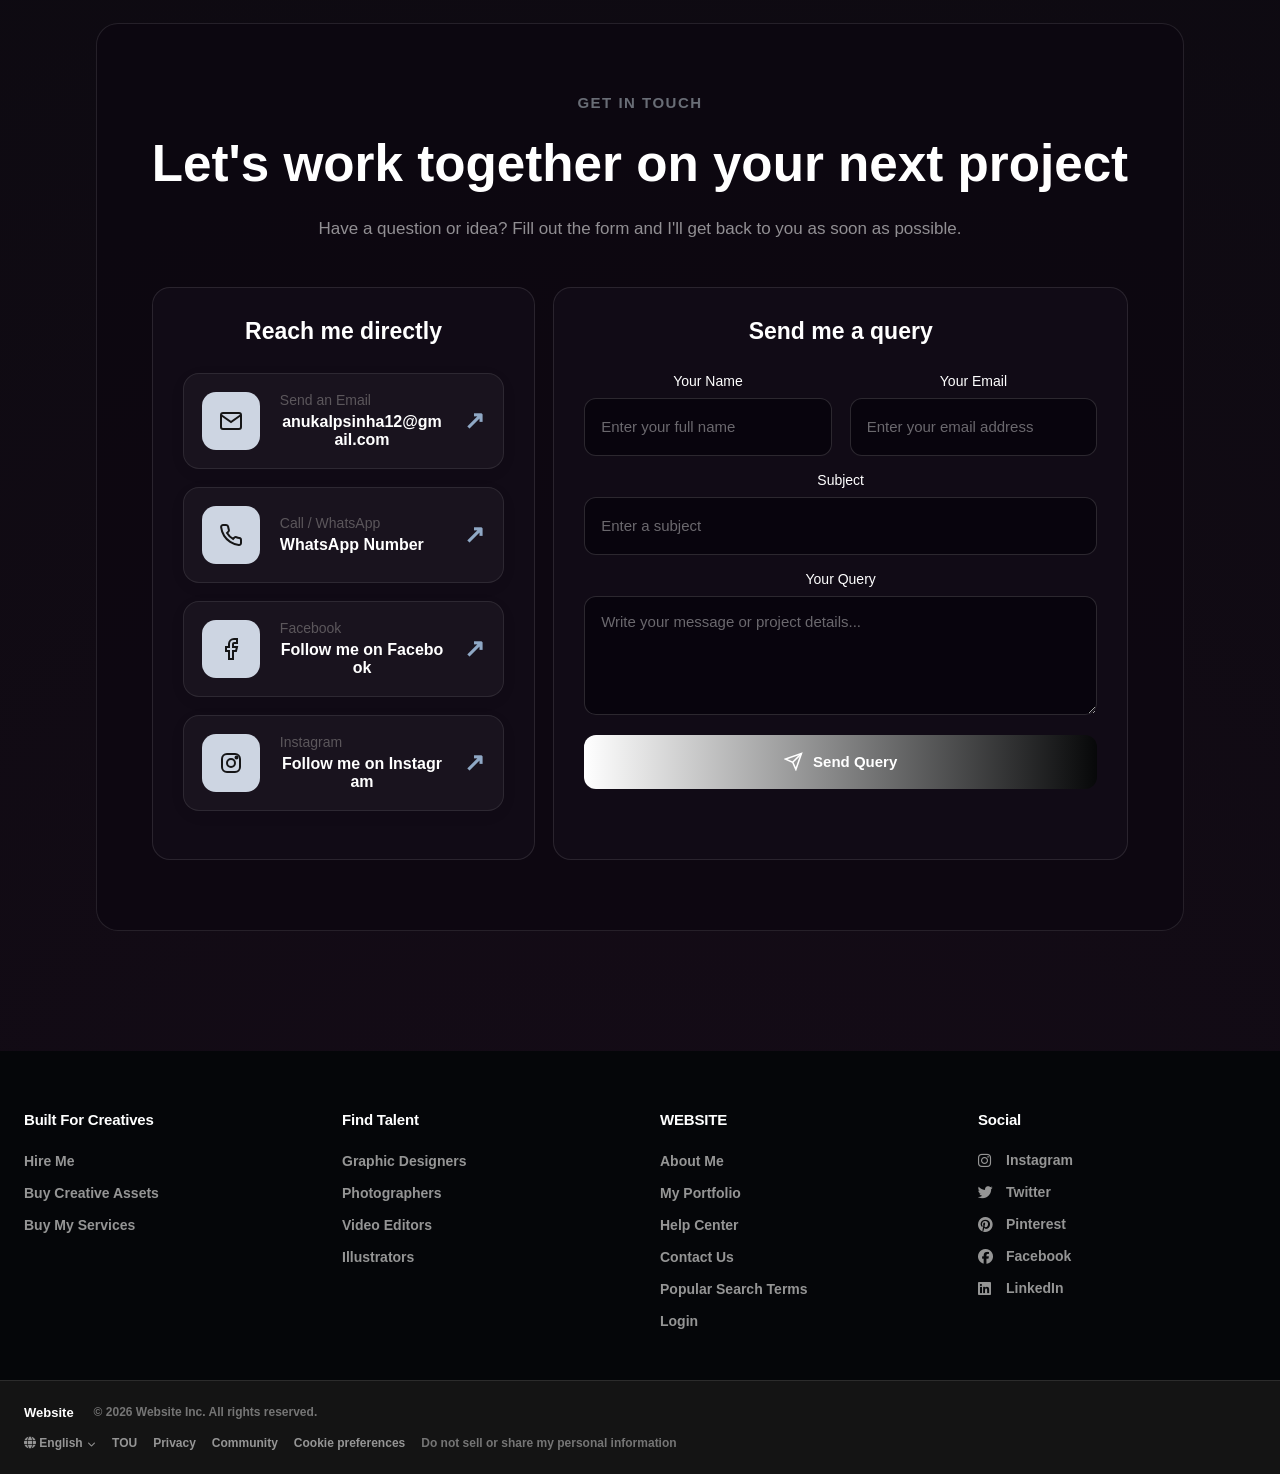
==== commit 7f228507: "updated" ====
--- a/index.html
+++ b/index.html
@@ -314,16 +314,14 @@
         </div>
       </div>
 
-      <!-- Editing -->
+      <!-- location -->
       <div class="pw-detail-item">
         <div class="pw-detail-icon">✦</div>
 
         <div class="pw-detail-content">
-          <h4>Editing Experience</h4>
+          <h4>location</h4>
           <p>
-            Edited photos and videos for social media and promotional
-            content, including color correction, image enhancement,
-            cropping, retouching and final content preparation.
+            near vidya medical ,New Colony, Baidnathpur, Deoghar, Jharkhand, 814112
           </p>
         </div>
       </div>
